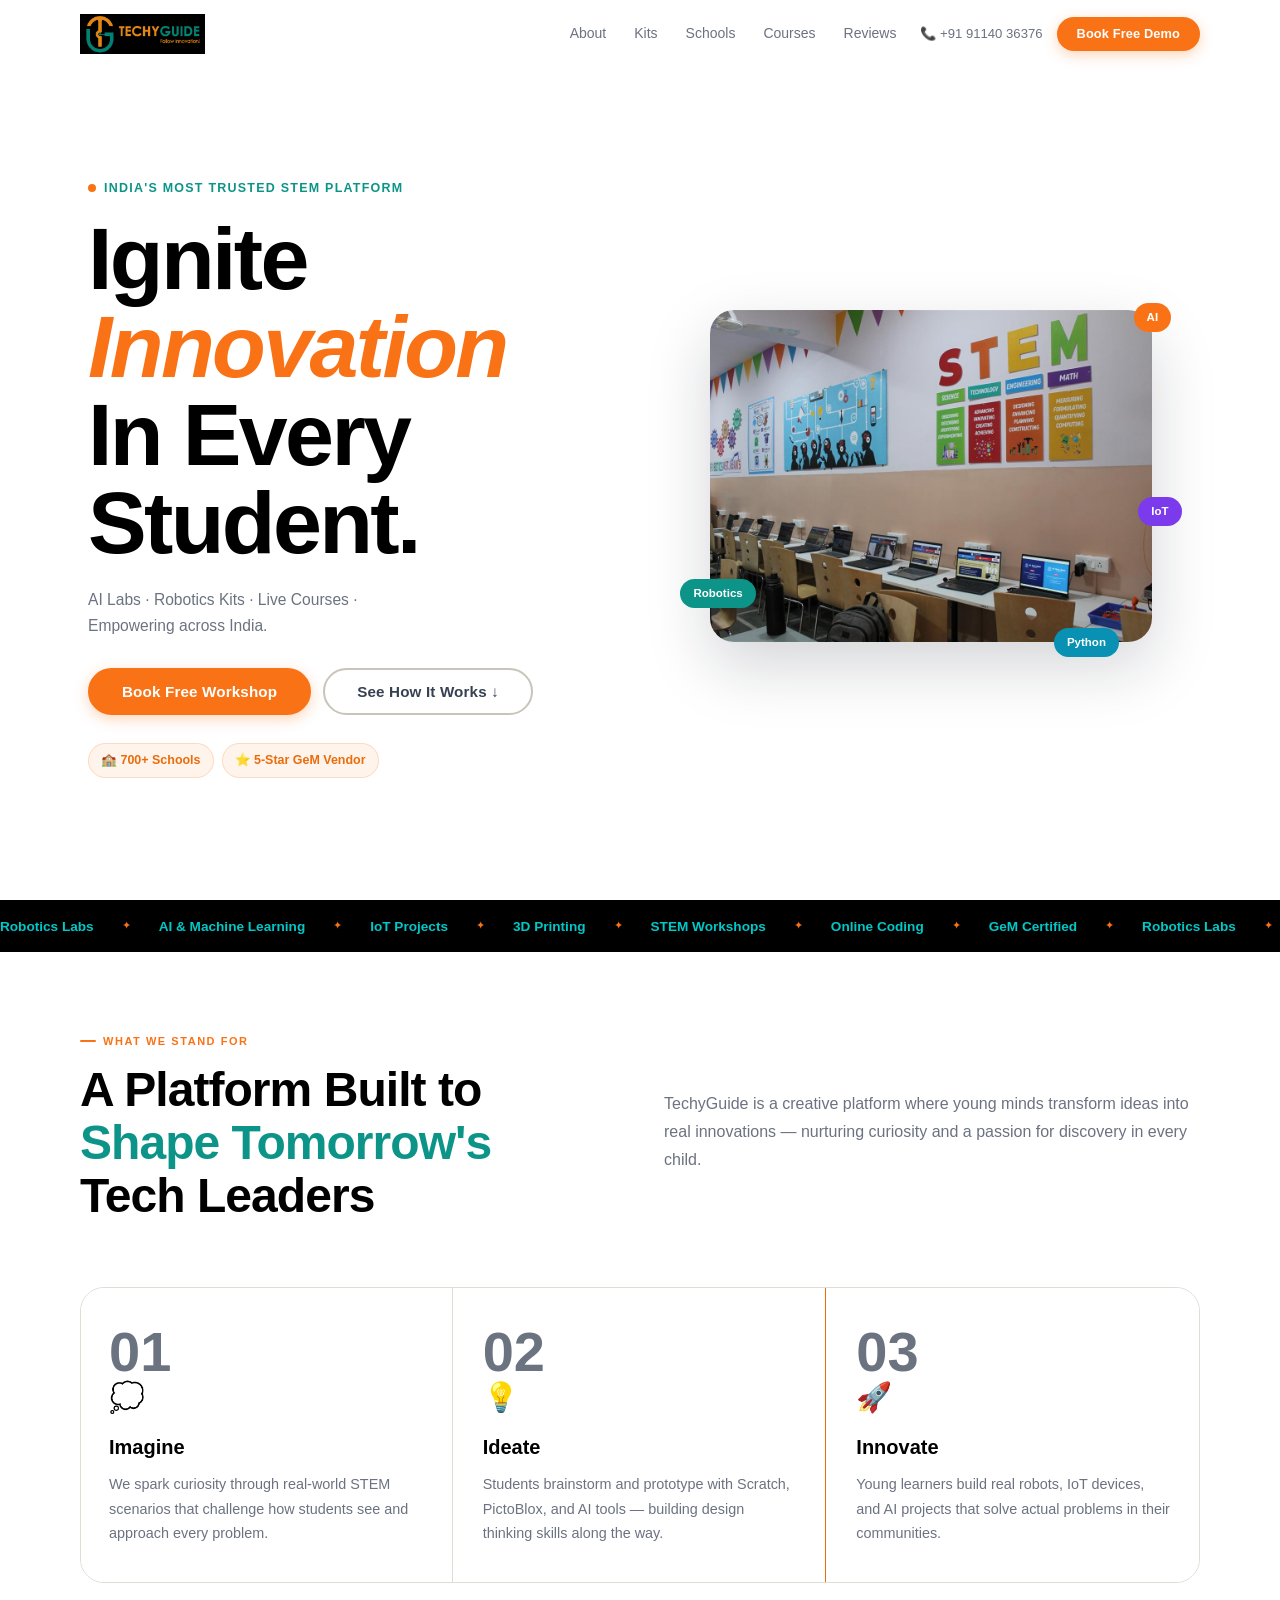
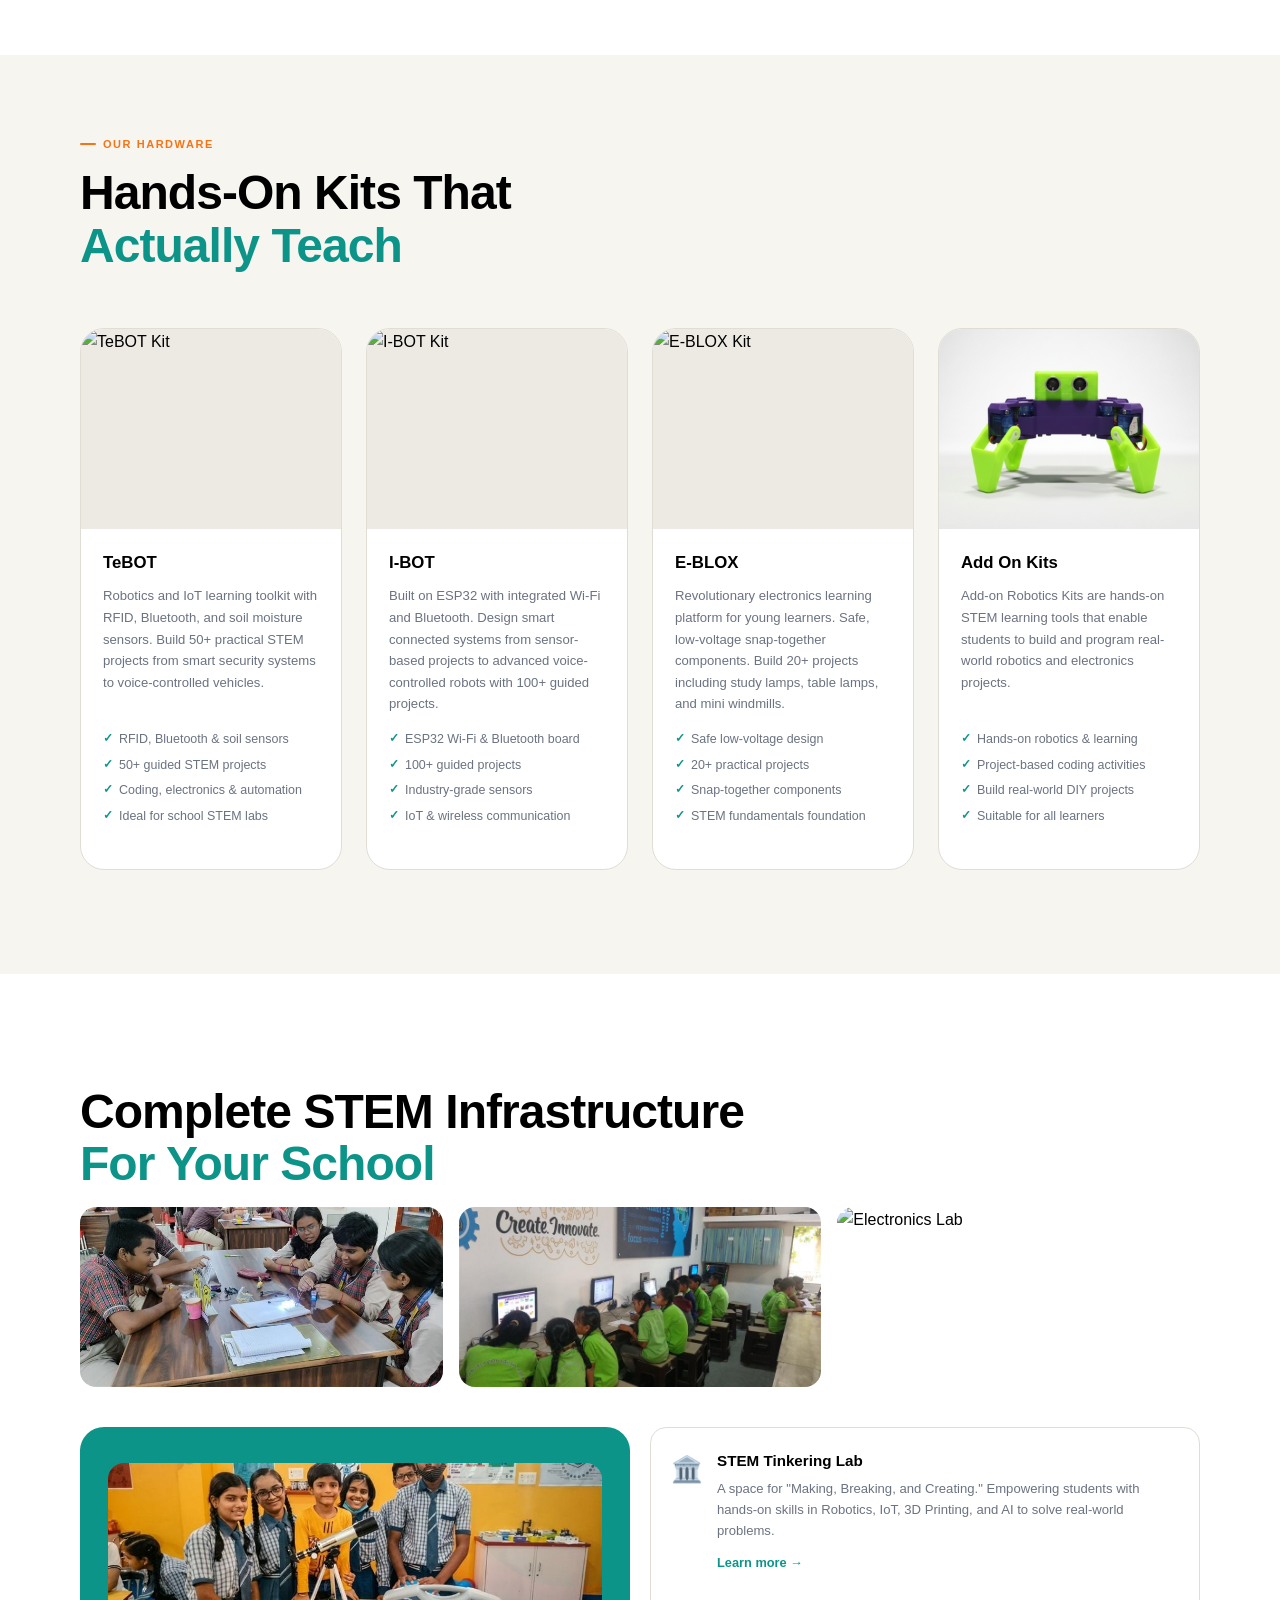
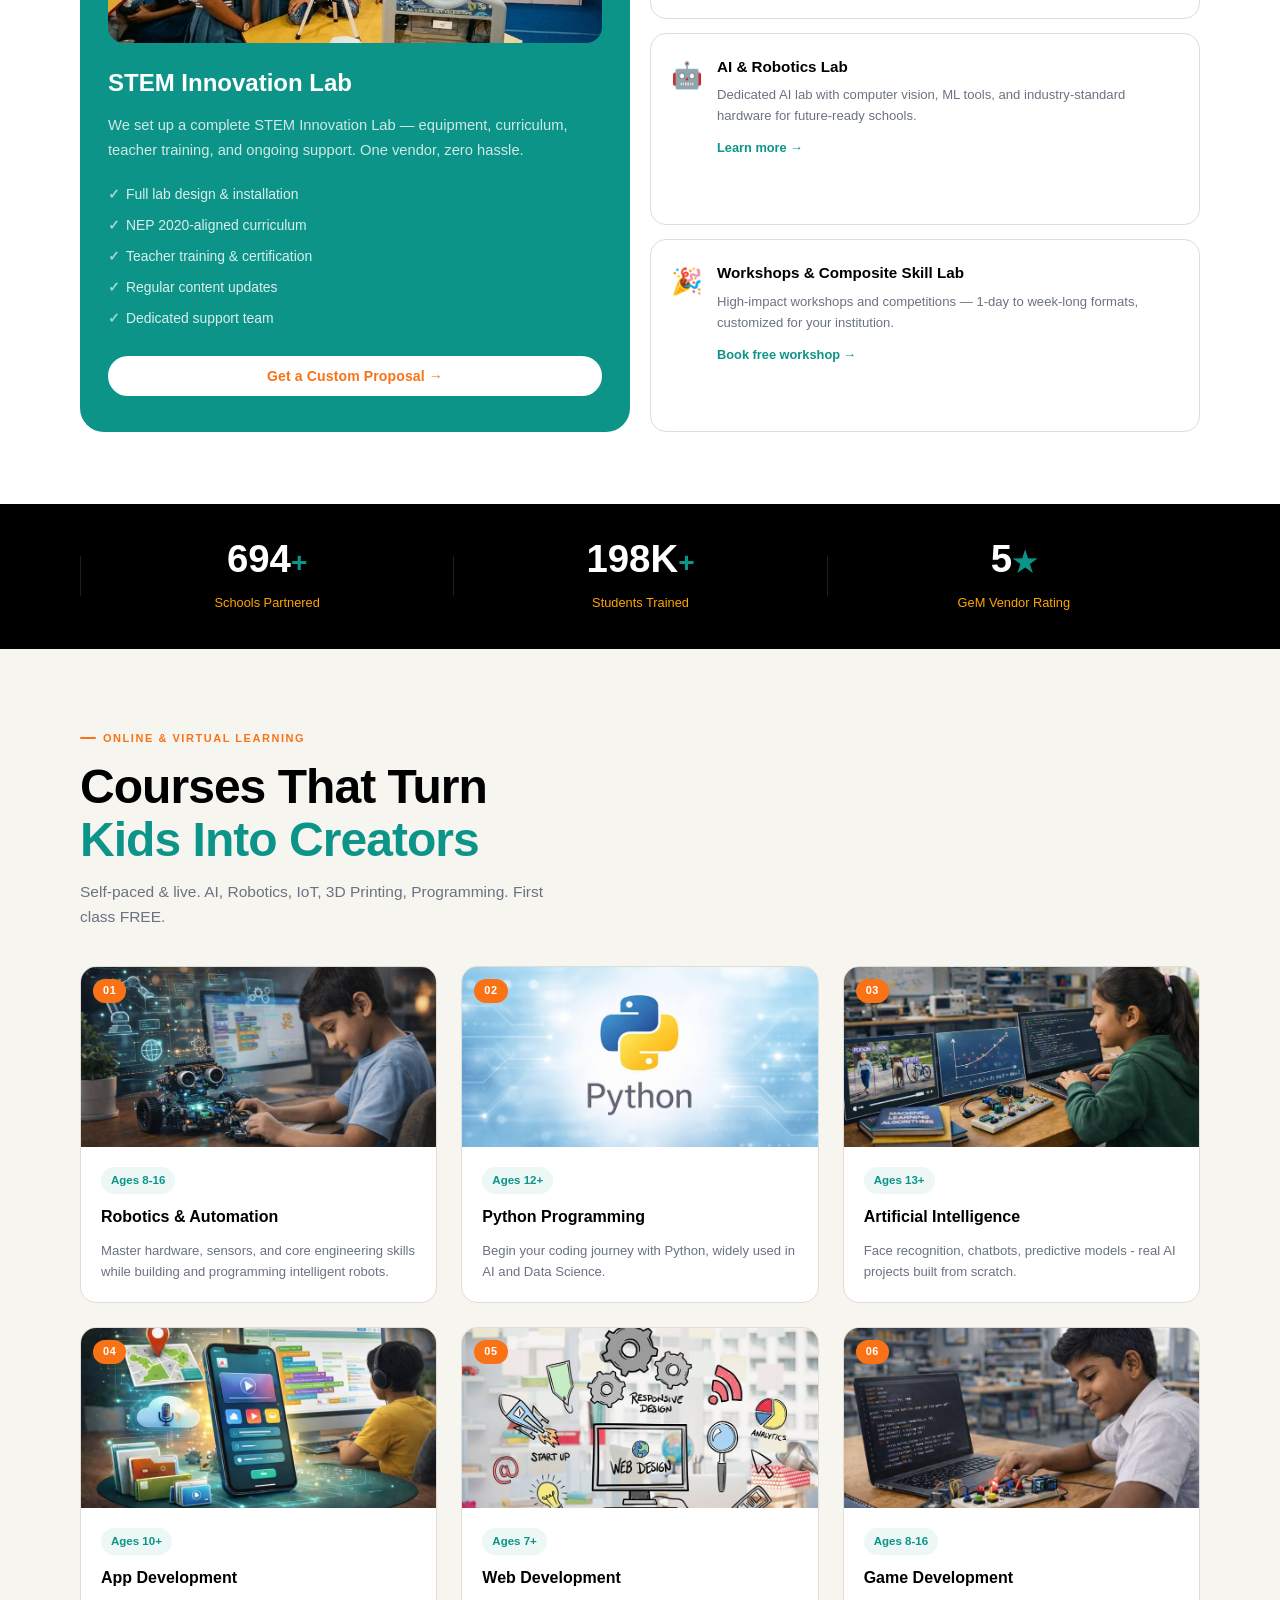
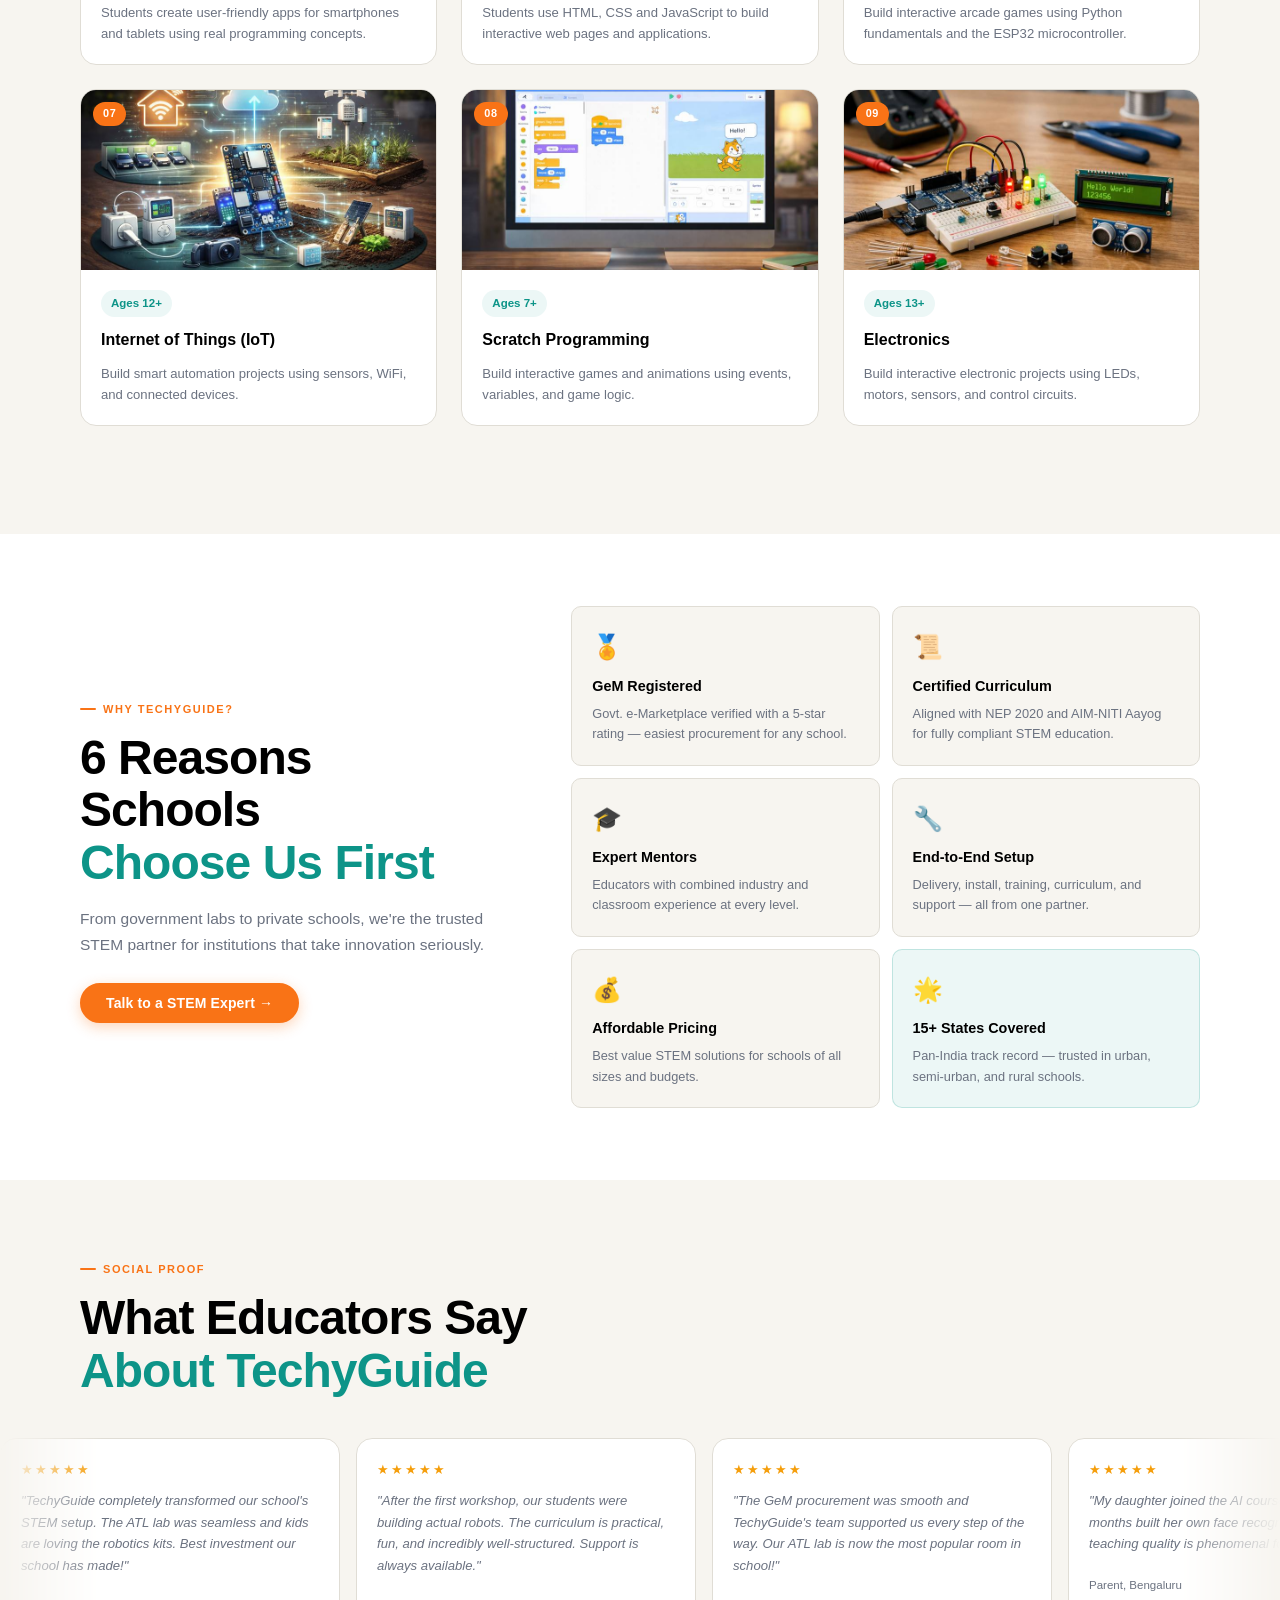
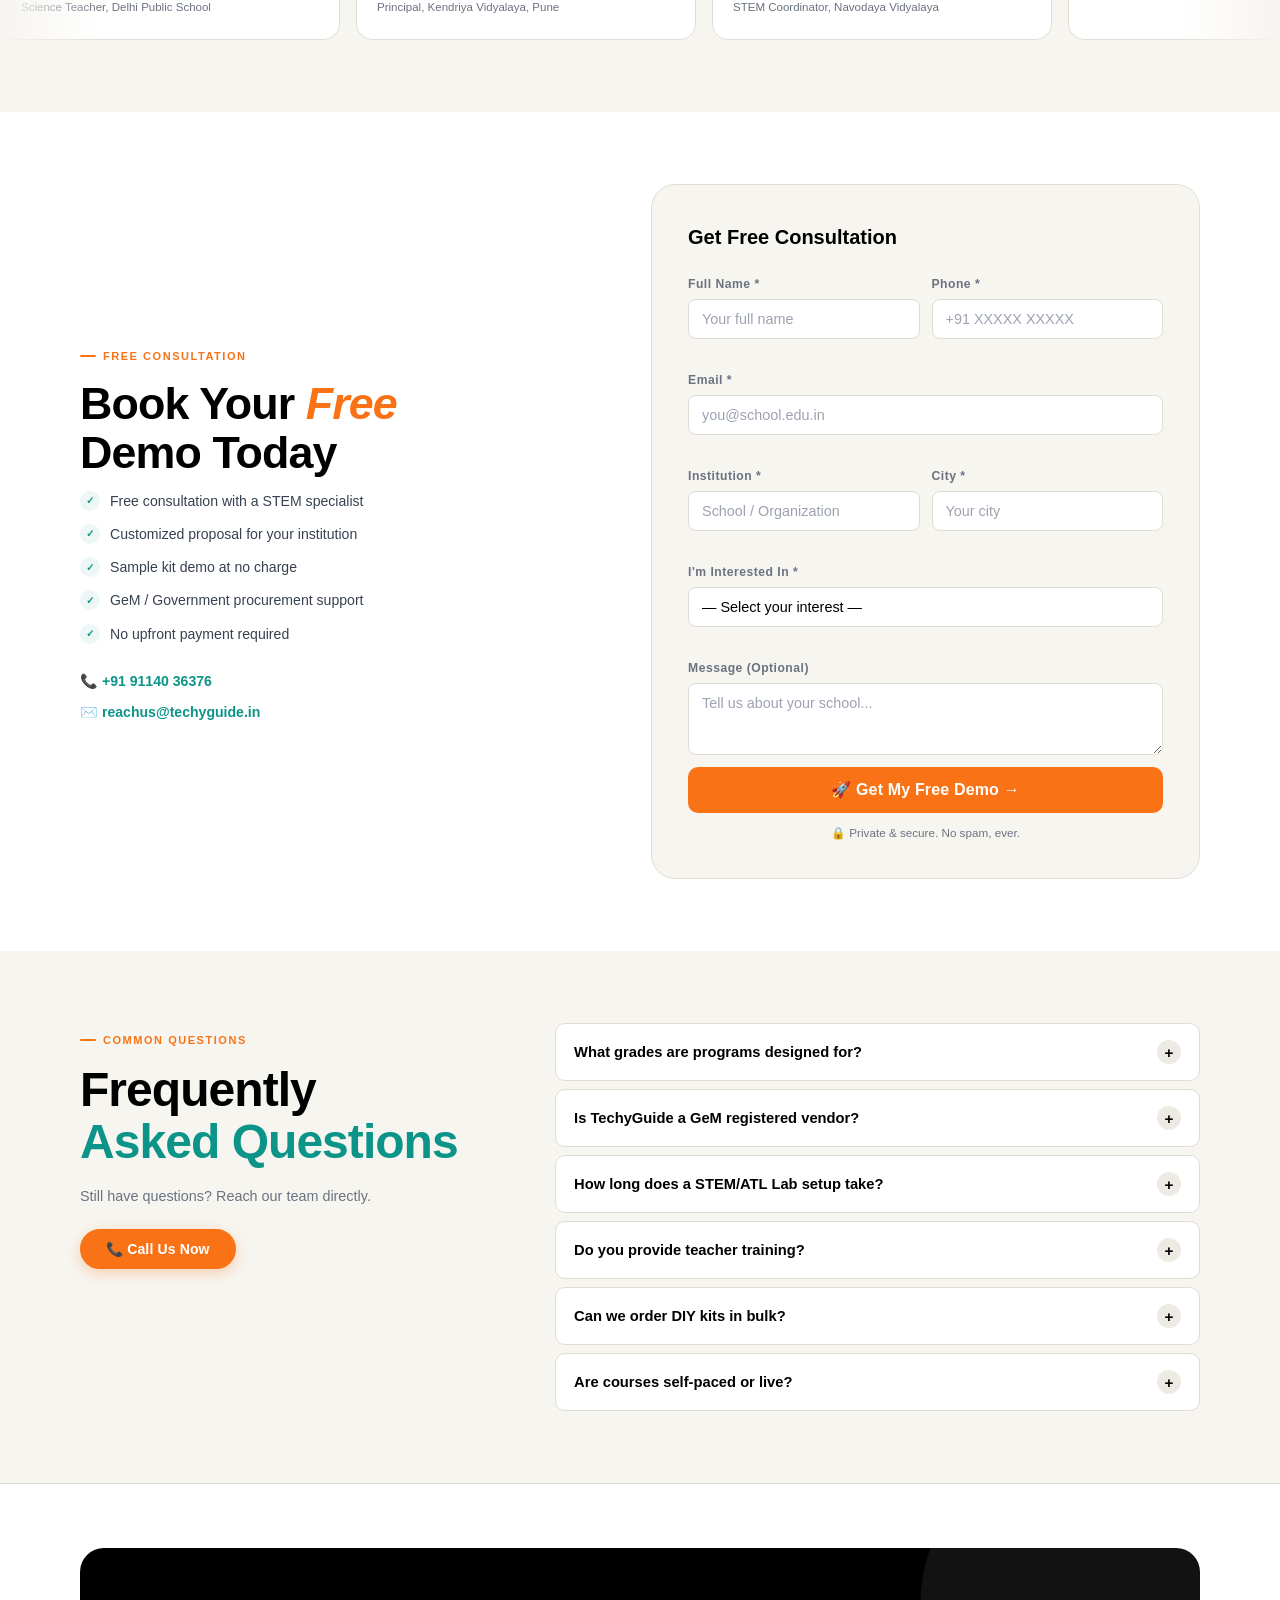
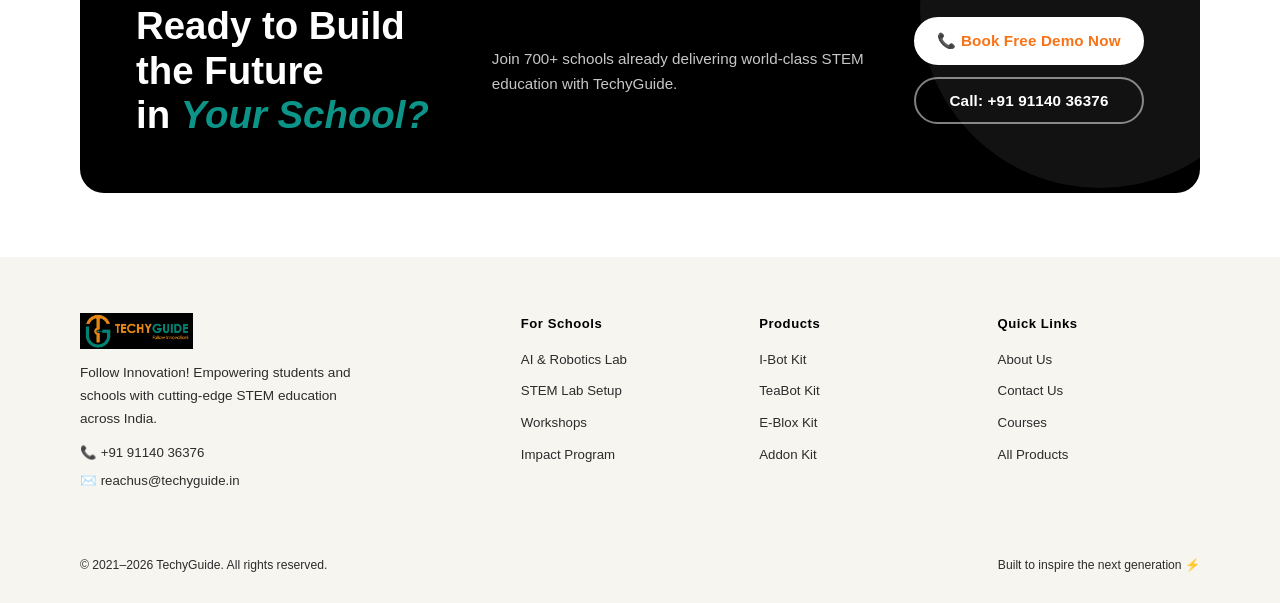
==== index.html @ 6e0a0aa8 "Testimonials: remove avatar initials logo" ====
<!DOCTYPE html>
<html lang="en">
<head>
  <meta charset="UTF-8"/>
  <meta name="viewport" content="width=device-width, initial-scale=1.0"/>
  <meta name="description" content="Transform your school with AI & Robotics Labs, DIY STEM Kits, and live coding courses. Serving 50+ ATL labs across India. Book a free demo today!"/>
  <title>TechyGuide – India's #1 STEM Platform for Schools & Students</title>
  <link rel="preconnect" href="https://fonts.googleapis.com"/>
  <link rel="preconnect" href="https://fonts.gstatic.com" crossorigin/>
  <link rel="dns-prefetch" href="https://course.techyguide.in"/>
  <link rel="dns-prefetch" href="https://www.techyguide.in"/>
  <link href="https://fonts.googleapis.com/css2?family=Poppins:wght@300;400;500;600;700;800;900&display=swap" rel="stylesheet" media="print" onload="this.media='all'"/>
  <link rel="stylesheet" href="styles.css"/>
<script type="text/javascript">
    (function(c,l,a,r,i,t,y){
        c[a]=c[a]||function(){(c[a].q=c[a].q||[]).push(arguments)};
        t=l.createElement(r);t.async=1;t.src="https://www.clarity.ms/tag/"+i;
        y=l.getElementsByTagName(r)[0];y.parentNode.insertBefore(t,y);
    })(window, document, "clarity", "script", "w3prqj41wi");
</script>

<!-- <script type="text/javascript">
    (function(c,l,a,r,i,t,y){
        c[a]=c[a]||function(){(c[a].q=c[a].q||[]).push(arguments)};
        t=l.createElement(r);t.async=1;t.src="https://www.clarity.ms/tag/"+i;
        y=l.getElementsByTagName(r)[0];y.parentNode.insertBefore(t,y);
    })(window, document, "clarity", "script", "v1ti8aomdt");
</script> -->
<!-- Google Tag Manager -->
<script>(function(w,d,s,l,i){w[l]=w[l]||[];w[l].push({'gtm.start':
new Date().getTime(),event:'gtm.js'});var f=d.getElementsByTagName(s)[0],
j=d.createElement(s),dl=l!='dataLayer'?'&l='+l:'';j.async=true;j.src=
'https://www.googletagmanager.com/gtm.js?id='+i+dl;f.parentNode.insertBefore(j,f);
})(window,document,'script','dataLayer','GTM-5JT5S3DL');</script>
<!-- End Google Tag Manager -->

<!-- Meta Pixel Code <!-->
<script>
!function(f,b,e,v,n,t,s)
{if(f.fbq)return;n=f.fbq=function(){n.callMethod?
n.callMethod.apply(n,arguments):n.queue.push(arguments)};
if(!f._fbq)f._fbq=n;n.push=n;n.loaded=!0;n.version='2.0';
n.queue=[];t=b.createElement(e);t.async=!0;
t.src=v;s=b.getElementsByTagName(e)[0];
s.parentNode.insertBefore(t,s)}(window, document,'script',
'https://connect.facebook.net/en_US/fbevents.js');
fbq('init', '1901123867507726');
fbq('track', 'PageView');
</script>
<noscript><img height="1" width="1" style="display:none"
src="https://www.facebook.com/tr?id=1901123867507726&ev=PageView&noscript=1"
/></noscript>
<!-- End Meta Pixel Code -->
</head>
<body>

<!-- Google Tag Manager (noscript) -->
<noscript><iframe src="https://www.googletagmanager.com/ns.html?id=GTM-5JT5S3DL"
height="0" width="0" style="display:none;visibility:hidden"></iframe></noscript>
<!-- End Google Tag Manager (noscript) -->

<!-- ╔═══════════════════════════════╗
     ║          NAVBAR               ║
     ╚═══════════════════════════════╝ -->
<header class="navbar" id="navbar">
  <div class="nav-wrap">
    <a href="#" class="nav-logo">
      <img src="assets/Logo_TG_Tagline 2.png" alt="TechyGuide Logo">
    </a>

    <!-- Desktop nav -->
    <nav class="nav-center" id="navLinks">
      <a href="#about">About</a>
      <a href="#products">Kits</a>
      <a href="#schools">Schools</a>
      <a href="#courses">Courses</a>
      <a href="#testimonials">Reviews</a>
    </nav>

    <div class="nav-end">
      <a href="tel:+919114036376" class="nav-tel">📞 +91 91140 36376</a>
      <a href="#lead-form" class="btn btn-primary btn-sm">Book Free Demo</a>
    </div>

    <button class="ham" id="ham" aria-label="Toggle menu">
      <span></span><span></span><span></span>
    </button>
  </div>

  <!-- Mobile menu drawer -->
  <div class="mobile-drawer" id="mobileDrawer">
    <a href="#about" class="mdlink">About</a>
    <a href="#products" class="mdlink">Kits & Products</a>
    <a href="#schools" class="mdlink">For Schools</a>
    <a href="#courses" class="mdlink">Courses</a>
    <a href="#testimonials" class="mdlink">Reviews</a>
    <a href="#faq" class="mdlink">FAQ</a>
    <div class="md-sep"></div>
    <a href="tel:+919114036376" class="mdlink mdlink-tel">📞 +91 91140 36376</a>
    <a href="#lead-form" class="btn btn-primary">Book Free Demo →</a>
  </div>
</header>

<!-- ╔═══════════════════════════════╗
     ║           HERO                ║
     ╚═══════════════════════════════╝ -->
<section class="hero" id="home">
  <div class="hero-bg"></div>

  <div class="container hero-inner">
    <div class="hero-text">

      <div class="eyebrow hero-anim-fade">
        <span class="ey-dot"></span> India's Most Trusted STEM Platform
      </div>

      <h1 class="hero-h1 hero-anim-slide">
        Ignite<br/>
        <em class="hero-glitch" data-text="Innovation">Innovation</em><br/>
        In Every<br/>Student.
      </h1>

      <p class="hero-p hero-anim-slide hero-delay-1">
        AI Labs &middot; Robotics Kits &middot; Live Courses &middot;  <br/>
        Empowering  across India.
      </p>

      <div class="hero-btns hero-anim-slide hero-delay-2">
        <a href="#lead-form" class="btn btn-primary btn-lg pulse">Book Free Workshop</a>
        <a href="#about" class="btn btn-ghost btn-lg">See How It Works &darr;</a>
      </div>

      <div class="trust-row hero-anim-slide hero-delay-3">
        <!-- <div class="trust-pill">&#127885; 50+ ATL Labs</div> -->
        <div class="trust-pill">&#127979; 700+ Schools</div>
        <div class="trust-pill">&#11088; 5-Star GeM Vendor</div>
      </div>

    </div>

    <!-- Right: floating hero image -->
    <div class="hero-img-wrap hero-anim-fade hero-delay-1" id="heroImgWrap">
      <div class="hi-ring"></div>
      <div class="hi-ring2"></div>
      <div class="hi-dot"></div>
      <div class="hi-dot"></div>
      <div class="hi-dot"></div>
      <div class="hi-dot"></div>
      <div class="hi-dot"></div>
      <div class="hi-orb"></div>
      <!-- floating tech tags -->
      <div class="htag htag-1">AI</div>
      <div class="htag htag-2">Robotics</div>
      <div class="htag htag-3">IoT</div>
      <div class="htag htag-4">Python</div>
      <img
        src="assets/Hero1.jpg"
        alt="Students working on STEM project"
        class="hero-float-img"
        fetchpriority="high"
      />
    </div>
  </div>
</section>

<!-- ╔═══════════════════════════════╗
     ║         MARQUEE               ║
     ╚═══════════════════════════════╝ -->
<div class="marquee-bar">
  <div class="mq-track">
    <span>Robotics Labs</span><em>✦</em>
    <span>AI & Machine Learning</span><em>✦</em>
    <span>IoT Projects</span><em>✦</em>
    <span>3D Printing</span><em>✦</em>
    <!-- <span>ATL Lab Setup</span><em>✦</em> -->
    <span>STEM Workshops</span><em>✦</em>
    <span>Online Coding</span><em>✦</em>
    <span>GeM Certified</span><em>✦</em>
    <span>Robotics Labs</span><em>✦</em>
    <span>AI & Machine Learning</span><em>✦</em>
    <span>IoT Projects</span><em>✦</em>
    <span>3D Printing</span><em>✦</em>
    <!-- <span>ATL Lab Setup</span><em>✦</em> -->
    <span>STEM Workshops</span><em>✦</em>
    <span>Online Coding</span><em>✦</em>
    <span>GeM Certified</span><em>✦</em>
  </div>
</div>

<!-- ╔═══════════════════════════════╗
     ║         ABOUT / PILLARS       ║
     ╚═══════════════════════════════╝ -->
<section class="section bg-white" id="about">
  <div class="container">
    <div class="two-col-header">
      <div>
        <div class="section-label reveal">What We Stand For</div>
        <h2 class="section-title reveal d1">A Platform Built to<br/><span class="grad">Shape Tomorrow's</span><br/>Tech Leaders</h2>
      </div>
      <p class="header-desc reveal d2">TechyGuide is a creative platform where young minds transform ideas into real innovations — nurturing curiosity and a passion for discovery in every child.</p>
    </div>

    <div class="pillars">
      <div class="pillar reveal d1">
        <div class="pillar-n">01</div>
        <div class="pillar-em">💭</div>
        <h3>Imagine</h3>
        <p>We spark curiosity through real-world STEM scenarios that challenge how students see and approach every problem.</p>
      </div>
      <div class="pillar pillar-hi reveal d2">
        <div class="pillar-n">02</div>
        <div class="pillar-em">💡</div>
        <h3>Ideate</h3>
        <p>Students brainstorm and prototype with Scratch, PictoBlox, and AI tools — building design thinking skills along the way.</p>
      </div>
      <div class="pillar reveal d3">
        <div class="pillar-n">03</div>
        <div class="pillar-em">🚀</div>
        <h3>Innovate</h3>
        <p>Young learners build real robots, IoT devices, and AI projects that solve actual problems in their communities.</p>
      </div>
    </div>
  </div>
</section>

<!-- PRODUCTS CARDS -->
<section class="section bg-offwhite" id="products">
  <div class="container">
    <div class="prod-hdr">
      <div>
        <div class="section-label reveal">Our Hardware</div>
        <h2 class="section-title reveal d1">Hands-On Kits That<br/><span class="grad">Actually Teach</span></h2>
      </div>
      <!-- <a href="https://www.techyguide.in/products-courses" target="_blank" class="btn btn-outline reveal d2">Browse All Kits &rarr;</a> -->
    </div>

    <div class="prod-grid">

      <div class="pcard reveal d1">
        <div class="pcard-img">
          <img src="assets/TeBot.jpg" alt="TeBOT Kit" loading="lazy"/>
          <!-- <span class="pcard-badge">Best Seller</span> -->
        </div>
        <div class="pcard-body">
          <h3>TeBOT</h3>
          <p>Robotics and IoT learning toolkit with RFID, Bluetooth, and soil moisture sensors. Build 50+ practical STEM projects from smart security systems to voice-controlled vehicles.</p>
          <ul class="pcard-ul">
            <li>RFID, Bluetooth &amp; soil sensors</li>
            <li>50+ guided STEM projects</li>
            <li>Coding, electronics &amp; automation</li>
            <li>Ideal for school STEM labs</li>
          </ul>
          <!-- <a href="https://www.techyguide.in/products-courses" target="_blank" class="pcard-btn">Explore Kit &rarr;</a> -->
        </div>
      </div>

      <div class="pcard reveal d2">
        <div class="pcard-img">
          <img src="assets/IBot.jpg" alt="I-BOT Kit" loading="lazy"/>
          <!-- <span class="pcard-badge pcard-badge-teal">New</span> -->
        </div>
        <div class="pcard-body">
          <h3>I-BOT</h3>
          <p>Built on ESP32 with integrated Wi-Fi and Bluetooth. Design smart connected systems from sensor-based projects to advanced voice-controlled robots with 100+ guided projects.</p>
          <ul class="pcard-ul">
            <li>ESP32 Wi-Fi &amp; Bluetooth board</li>
            <li>100+ guided projects</li>
            <li>Industry-grade sensors</li>
            <li>IoT &amp; wireless communication</li>
          </ul>
          <!-- <a href="https://www.techyguide.in/products-courses" target="_blank" class="pcard-btn">Explore Kit &rarr;</a> -->
        </div>
      </div>

      <div class="pcard reveal d3">
        <div class="pcard-img">
          <img src="assets/EBlox.jpg" alt="E-BLOX Kit" loading="lazy"/>
          <!-- <span class="pcard-badge pcard-badge-purple">Ages 5-10</span> -->
        </div>
        <div class="pcard-body">
          <h3>E-BLOX</h3>
          <p>Revolutionary electronics learning platform for young learners. Safe, low-voltage snap-together components. Build 20+ projects including study lamps, table lamps, and mini windmills.</p>
          <ul class="pcard-ul">
            <li>Safe low-voltage design</li>
            <li>20+ practical projects</li>
            <li>Snap-together components</li>
            <li>STEM fundamentals foundation</li>
          </ul>
          <!-- <a href="https://www.techyguide.in/products-courses" target="_blank" class="pcard-btn">Explore Kit &rarr;</a> -->
        </div>
      </div>

      <div class="pcard reveal d4">
        <div class="pcard-img">
          <img src="assets/Addonkit.jpg" alt="Ottoman 3D Print Kit" loading="lazy"/>
          <!-- <span class="pcard-badge pcard-badge-teal">Popular</span> -->
        </div>
        <div class="pcard-body">
          <h3>Add On Kits</h3>
          <p>Add-on Robotics Kits are hands-on STEM learning tools that enable students to build and program real-world robotics and electronics projects.</p>
          <ul class="pcard-ul">
            <li>Hands-on robotics & learning</li>
            <li>Project-based coding activities</li>
            <li>Build real-world DIY projects</li>
            <li>Suitable for all learners</li>
          </ul>
          <!-- <a href="https://www.techyguide.in/products-courses" target="_blank" class="pcard-btn">Explore Kit &rarr;</a> -->
        </div>
      </div>

    </div>

    <!-- <div class="prod-cta reveal">
      <div class="prod-cta-left">
       
          
          <span>Robotics &middot; IoT &middot; 3D Print &middot; Combos</span>
        </div>
      </div>
      <a href="https://www.techyguide.in/products-courses" target="_blank" class="btn btn-primary">Shop All Kits &rarr;</a>
    </div> -->

  </div>
</section>
</section>

<!-- ╔═══════════════════════════════╗
     ║        FOR SCHOOLS            ║
     ╚═══════════════════════════════╝ -->
<section class="section bg-white" id="schools">
  <div class="container">
    <div class="section-label reveal">For Educational Institutions</div>
    <h2 class="section-title reveal d1">Complete STEM Infrastructure<br/><span class="grad">For Your School</span></h2>
    <div class="schools-images">
      <img src="assets/lab1.jpg" alt="STEM Innovation Lab" loading="lazy"/>
      <img src="assets/lab2.jpg" alt="AI &amp; Robotics Lab" loading="lazy"/>
      <img src="assets/lab3.jpg" alt="Electronics Lab" loading="lazy"/>
    </div>

    <div class="schools-grid">
      <!-- Featured card -->
      <div class="school-feat reveal d1">
        <img src="assets/STEM Lab.jpg" alt="STEM Innovation Lab" class="sf-img" loading="lazy"/>
        <!-- <span class="sf-tag">Most Popular</span> -->
        <h3>STEM Innovation Lab</h3>
        <p>We set up a complete STEM Innovation Lab — equipment, curriculum, teacher training, and ongoing support. One vendor, zero hassle.</p>
        <ul class="sf-list">
          <li>Full lab design & installation</li>
          <li>NEP 2020-aligned curriculum</li>
          <li>Teacher training & certification</li>
          <li>Regular content updates</li>
          <li>Dedicated support team</li>
        </ul>
        <a href="#lead-form" class="btn btn-white-filled">Get a Custom Proposal &rarr;</a>
      </div>

      <!-- Mini cards -->
      <div class="school-minis">
        <div class="smini reveal d2">
          <div class="smini-em">🏛️</div>
          <div>
            <h4>STEM Tinkering Lab</h4>
            <p>A space for "Making, Breaking, and Creating." Empowering students with hands-on skills in Robotics, IoT, 3D Printing, and AI to solve real-world problems.</p>
            <a href="#lead-form" class="tlink">Learn more →</a>
          </div>
        </div>
        <div class="smini reveal d3">
          <div class="smini-em">🤖</div>
          <div>
            <h4>AI & Robotics Lab</h4>
            <p>Dedicated AI lab with computer vision, ML tools, and industry-standard hardware for future-ready schools.</p>
            <a href="#lead-form" class="tlink">Learn more →</a>
          </div>
        </div>
        <div class="smini reveal d4">
          <div class="smini-em">🎉</div>
          <div>
            <h4>Workshops & Composite Skill Lab</h4>
            <p>High-impact workshops and competitions — 1-day to week-long formats, customized for your institution.</p>
            <a href="#lead-form" class="tlink">Book free workshop →</a>
          </div>
        </div>
      </div>
    </div>
  </div>
</section>

<!-- ╔═══════════════════════════════╗
     ║         STATS BAND            ║
     ╚═══════════════════════════════╝ -->
<div class="stats-band">
  <div class="container stats-inner">
    <div class="sb-div"></div>
    <div class="sb-item reveal d2">
      <div class="sb-num" data-target="700">0</div><span class="sb-suf">+</span>
      <div class="sb-lbl">Schools Partnered</div>
    </div>
    <div class="sb-div"></div>
    <div class="sb-item reveal d3">
      <div class="sb-num" data-target="200000">0</div><span class="sb-suf">+</span>
      <div class="sb-lbl">Students Trained</div>
    </div>
    <div class="sb-div"></div>
    <div class="sb-item reveal d4">
      <div class="sb-num">5</div><span class="sb-suf">★</span>
      <div class="sb-lbl">GeM Vendor Rating</div>
    </div>
  </div>
</div>

<!-- ╔═══════════════════════════════╗
     ║          COURSES              ║
     ╚═══════════════════════════════╝ -->
<section class="section bg-offwhite" id="courses">
  <div class="container">
    <div class="section-label reveal">Online & Virtual Learning</div>
    <div class="courses-hdr">
      <h2 class="section-title reveal d1">Courses That Turn<br/><span class="grad">Kids Into Creators</span></h2>
      <p class="reveal d2">Self-paced & live. AI, Robotics, IoT, 3D Printing, Programming. First class FREE.</p>
    </div>

    <div class="course-grid">

      <div class="ccard reveal d1">
        <div class="ccard-img"><img src="assets/Robotics & Automation.png" alt="Robotics" loading="lazy"/><span class="ccard-num">01</span></div>
        <div class="ccard-body">
          <span class="ccard-age">Ages 8-16</span>
          <h4>Robotics &amp; Automation</h4>
          <p>Master hardware, sensors, and core engineering skills while building and programming intelligent robots.</p>
          <!-- <a href="https://course.techyguide.in" target="_blank" class="ccard-btn">Enroll Now</a> -->
        </div>
      </div>

      <div class="ccard reveal d2">
        <div class="ccard-img"><img src="assets/Python Programming.png" alt="Python" loading="lazy"/><span class="ccard-num">02</span></div>
        <div class="ccard-body">
          <span class="ccard-age">Ages 12+</span>
          <h4>Python Programming</h4>
          <p>Begin your coding journey with Python, widely used in AI and Data Science.</p>
          <!-- <a href="https://course.techyguide.in" target="_blank" class="ccard-btn">Enroll Now</a> -->
        </div>
      </div>

      <div class="ccard reveal d3">
        <div class="ccard-img"><img src="assets/Artificial Intelligence.png" alt="AI" loading="lazy"/><span class="ccard-num">03</span></div>
        <div class="ccard-body">
          <span class="ccard-age">Ages 13+</span>
          <h4>Artificial Intelligence</h4>
          <p>Face recognition, chatbots, predictive models - real AI projects built from scratch.</p>
          <!-- <a href="https://course.techyguide.in" target="_blank" class="ccard-btn">Enroll Now</a> -->
        </div>
      </div>

      <div class="ccard reveal d4">
        <div class="ccard-img"><img src="assets/App Development.jpg" alt="App Dev" loading="lazy"/><span class="ccard-num">04</span></div>
        <div class="ccard-body">
          <span class="ccard-age">Ages 10+</span>
          <h4>App Development</h4>
          <p>Students create user-friendly apps for smartphones and tablets using real programming concepts.</p>
          <!-- <a href="https://course.techyguide.in" target="_blank" class="ccard-btn">Enroll Now</a> -->
        </div>
      </div>

      <div class="ccard reveal d1">
        <div class="ccard-img"><img src="assets/Web Development.jpg" alt="Web Dev" loading="lazy"/><span class="ccard-num">05</span></div>
        <div class="ccard-body">
          <span class="ccard-age">Ages 7+</span>
          <h4>Web Development</h4>
          <p>Students use HTML, CSS and JavaScript to build interactive web pages and applications.</p>
          <!-- <a href="https://course.techyguide.in" target="_blank" class="ccard-btn">Enroll Now</a> -->
        </div>
      </div>

      <div class="ccard reveal d2">
        <div class="ccard-img"><img src="assets/Game Development.jpg" alt="Game Dev" loading="lazy"/><span class="ccard-num">06</span></div>
        <div class="ccard-body">
          <span class="ccard-age">Ages 8-16</span>
          <h4>Game Development</h4>
          <p>Build interactive arcade games using Python fundamentals and the ESP32 microcontroller.</p>
          <!-- <a href="https://course.techyguide.in" target="_blank" class="ccard-btn">Enroll Now</a> -->
        </div>
      </div>

      <div class="ccard reveal d3">
        <div class="ccard-img"><img src="assets/Internet of Things (IoT).png" alt="IoT" loading="lazy"/><span class="ccard-num">07</span></div>
        <div class="ccard-body">
          <span class="ccard-age">Ages 12+</span>
          <h4>Internet of Things (IoT)</h4>
          <p>Build smart automation projects using sensors, WiFi, and connected devices.</p>
          <!-- <a href="https://course.techyguide.in" target="_blank" class="ccard-btn">Enroll Now</a> -->
        </div>
      </div>

      <div class="ccard reveal d4">
        <div class="ccard-img"><img src="assets/Scratch Programming.png" alt="Scratch" loading="lazy"/><span class="ccard-num">08</span></div>
        <div class="ccard-body">
          <span class="ccard-age">Ages 7+</span>
          <h4>Scratch Programming</h4>
          <p>Build interactive games and animations using events, variables, and game logic.</p>
          <!-- <a href="https://course.techyguide.in" target="_blank" class="ccard-btn">Enroll Now</a> -->
        </div>
      </div>

      <div class="ccard reveal d1">
        <div class="ccard-img"><img src="assets/Electronics.png" alt="Electronics" loading="lazy"/><span class="ccard-num">09</span></div>
        <div class="ccard-body">
          <span class="ccard-age">Ages 13+</span>
          <h4>Electronics</h4>
          <p>Build interactive electronic projects using LEDs, motors, sensors, and control circuits.</p>
          <!-- <a href="https://course.techyguide.in" target="_blank" class="ccard-btn">Enroll Now</a> -->
        </div>
      </div>

    </div>

    <!-- <div class="courses-cta reveal">
      <a href="https://course.techyguide.in" target="_blank" class="btn btn-primary btn-lg">Browse All Courses →</a>
    </div> -->
  </div>
</section>

<!-- ╔═══════════════════════════════╗
     ║          WHY US               ║
     ╚═══════════════════════════════╝ -->
<section class="section bg-white" id="why">
  <div class="container">
    <div class="why-layout">
      <div class="why-left">
        <div class="section-label reveal">Why TechyGuide?</div>
        <h2 class="section-title reveal d1">6 Reasons Schools<br/><span class="grad">Choose Us First</span></h2>
        <p class="why-p reveal d2">From government labs to private schools, we're the trusted STEM partner for institutions that take innovation seriously.</p>
        <a href="#lead-form" class="btn btn-primary reveal d3">Talk to a STEM Expert →</a>
      </div>
      <div class="why-grid">
        <div class="wc reveal d1"><div class="wc-i">🏅</div><h4>GeM Registered</h4><p>Govt. e-Marketplace verified with a 5-star rating — easiest procurement for any school.</p></div>
        <div class="wc reveal d2"><div class="wc-i">📜</div><h4>Certified Curriculum</h4><p>Aligned with NEP 2020 and AIM-NITI Aayog for fully compliant STEM education.</p></div>
        <div class="wc reveal d3"><div class="wc-i">🎓</div><h4>Expert Mentors</h4><p>Educators with combined industry and classroom experience at every level.</p></div>
        <div class="wc reveal d4"><div class="wc-i">🔧</div><h4>End-to-End Setup</h4><p>Delivery, install, training, curriculum, and support — all from one partner.</p></div>
        <div class="wc reveal d1"><div class="wc-i">💰</div><h4>Affordable Pricing</h4><p>Best value STEM solutions for schools of all sizes and budgets.</p></div>
        <div class="wc wc-hi reveal d2"><div class="wc-i">🌟</div><h4>15+ States Covered</h4><p>Pan-India track record — trusted in urban, semi-urban, and rural schools.</p></div>
      </div>
    </div>
  </div>
</section>

<!-- ╔═══════════════════════════════╗
     ║       TESTIMONIALS            ║
     ╚═══════════════════════════════╝ -->
<section class="section bg-offwhite" id="testimonials">
  <div class="container">
    <div class="testi-hdr">
      <div class="section-label reveal">Social Proof</div>
      <h2 class="section-title reveal d1">What Educators Say<br/><span class="grad">About TechyGuide</span></h2>
    </div>
  </div>

  <!-- Row 1 — scrolls left -->
  <div class="tmc-outer">
    <div class="tmc-track tmc-left">

      <div class="tmc"><div class="tmc-stars">★★★★★</div><p>"TechyGuide completely transformed our school's STEM setup. The ATL lab was seamless and kids are loving the robotics kits. Best investment our school has made!"</p><div class="tmc-auth"><div><span>Science Teacher, Delhi Public School</span></div></div></div>

      <div class="tmc"><div class="tmc-stars">★★★★★</div><p>"After the first workshop, our students were building actual robots. The curriculum is practical, fun, and incredibly well-structured. Support is always available."</p><div class="tmc-auth"><div><span>Principal, Kendriya Vidyalaya, Pune</span></div></div></div>

      <div class="tmc"><div class="tmc-stars">★★★★★</div><p>"The GeM procurement was smooth and TechyGuide's team supported us every step of the way. Our ATL lab is now the most popular room in school!"</p><div class="tmc-auth"><div><span>STEM Coordinator, Navodaya Vidyalaya</span></div></div></div>

      <div class="tmc"><div class="tmc-stars">★★★★★</div><p>"My daughter joined the AI course and within 3 months built her own face recognition project. The teaching quality is phenomenal for the price."</p><div class="tmc-auth"><div><span>Parent, Bengaluru</span></div></div></div>

      <div class="tmc"><div class="tmc-stars">★★★★★</div><p>"Procurement through GeM was effortless. TechyGuide handled everything — delivery, setup, and training. Our teachers were confident from day one."</p><div class="tmc-auth"><div><span>Principal, DAV Public School, Jaipur</span></div></div></div>

      <div class="tmc"><div class="tmc-stars">★★★★★</div><p>"Students who never showed interest in science are now staying back after school to work on their robots. TechyGuide made STEM genuinely exciting."</p><div class="tmc-auth"><div><span>Vice Principal, Amrita Vidyalayam, Chennai</span></div></div></div>

      <!-- duplicate for seamless loop -->
      <div class="tmc"><div class="tmc-stars">★★★★★</div><p>"TechyGuide completely transformed our school's STEM setup. The ATL lab was seamless and kids are loving the robotics kits. Best investment our school has made!"</p><div class="tmc-auth"><div><span>Science Teacher, Delhi Public School</span></div></div></div>

      <div class="tmc"><div class="tmc-stars">★★★★★</div><p>"After the first workshop, our students were building actual robots. The curriculum is practical, fun, and incredibly well-structured. Support is always available."</p><div class="tmc-auth"><div><span>Principal, Kendriya Vidyalaya, Pune</span></div></div></div>

      <div class="tmc"><div class="tmc-stars">★★★★★</div><p>"The GeM procurement was smooth and TechyGuide's team supported us every step of the way. Our ATL lab is now the most popular room in school!"</p><div class="tmc-auth"><div><span>STEM Coordinator, Navodaya Vidyalaya</span></div></div></div>

      <div class="tmc"><div class="tmc-stars">★★★★★</div><p>"My daughter joined the AI course and within 3 months built her own face recognition project. The teaching quality is phenomenal for the price."</p><div class="tmc-auth"><div><span>Parent, Bengaluru</span></div></div></div>

      <div class="tmc"><div class="tmc-stars">★★★★★</div><p>"Procurement through GeM was effortless. TechyGuide handled everything — delivery, setup, and training. Our teachers were confident from day one."</p><div class="tmc-auth"><div><span>Principal, DAV Public School, Jaipur</span></div></div></div>

      <div class="tmc"><div class="tmc-stars">★★★★★</div><p>"Students who never showed interest in science are now staying back after school to work on their robots. TechyGuide made STEM genuinely exciting."</p><div class="tmc-auth"><div><span>Vice Principal, Amrita Vidyalayam, Chennai</span></div></div></div>
    </div>
  </div>
</section>

<!-- ╔═══════════════════════════════╗
     ║         LEAD FORM             ║
     ╚═══════════════════════════════╝ -->
<section class="section bg-white" id="lead-form">
  <div class="container">
    <div class="lead-layout">

      <div class="lead-left reveal">
        <div class="section-label">Free Consultation</div>
        <h2 class="lead-title">Book Your <em>Free</em><br/>Demo Today</h2>
        <!-- <p class="lead-sub">Our STEM expert will reach out within 2 hours. No commitment, no pressure — just real answers for your school.</p> -->

        <div class="lead-perks">
          <div class="lp"><span class="lp-ck">✓</span>Free consultation with a STEM specialist</div>
          <div class="lp"><span class="lp-ck">✓</span>Customized proposal for your institution</div>
          <div class="lp"><span class="lp-ck">✓</span>Sample kit demo at no charge</div>
          <div class="lp"><span class="lp-ck">✓</span>GeM / Government procurement support</div>
          <div class="lp"><span class="lp-ck">✓</span>No upfront payment required</div>
        </div>

        <div class="lead-contacts">
          <a href="tel:+919114036376" class="contact-chip">📞 +91 91140 36376</a>
          <a href="mailto:reachus@techyguide.in" class="contact-chip">✉️ reachus@techyguide.in</a>
        </div>
      </div>

      <div class="lead-right reveal d2">
        <form class="lead-form-box" id="mainLeadForm" novalidate>
          <div class="lfb-top">
            <h3>Get Free Consultation</h3>
           
          </div>

          <div class="frow">
            <div class="fg"><label for="fname">Full Name *</label><input type="text" id="fname" placeholder="Your full name" name="Full Name" required/><span class="ferr" id="fnameErr"></span></div>
            <div class="fg"><label for="phone">Phone *</label><input type="tel" id="phone" placeholder="+91 XXXXX XXXXX" name="Phone" required/><span class="ferr" id="phoneErr"></span></div>
          </div>

          <div class="fg"><label for="email">Email *</label><input type="email" id="email" placeholder="you@school.edu.in" name="Email" required/><span class="ferr" id="emailErr"></span></div>

          <div class="frow">
            <div class="fg"><label for="institution">Institution *</label><input type="text" id="institution" placeholder="School / Organization" name="Institution" required/><span class="ferr" id="instErr"></span></div>
            <div class="fg"><label for="city">City *</label><input type="text" id="city" placeholder="Your city" name="City" required/><span class="ferr" id="cityErr"></span></div>
          </div>

          <div class="fg">
            <label for="interest">I'm Interested In *</label>
            <select id="interest" name="Interest" required>
              <option value="">— Select your interest —</option>
              <option>STEM Innovation Lab Setup</option>
              <!-- <option>ATL Lab (Atal Tinkering Lab)</option> -->
              <option>AI & Robotics Lab</option>
              <option>School Workshop / Tinkerfest</option>
              <option>DIY STEM Kits (Bulk Order)</option>
              <option>Online / Virtual Courses</option>
              <option>Other / Not Sure Yet</option>
            </select>
            <span class="ferr" id="intErr"></span>
          </div>

          <div class="fg"><label for="msg">Message (Optional)</label><textarea id="msg" rows="3" placeholder="Tell us about your school..." name="Message"></textarea></div>

          <button type="submit" class="btn btn-submit" id="submitBtn">
            <span id="submitText">🚀 Get My Free Demo →</span>
            <span id="submitLoader" style="display:none">Sending…</span>
          </button>
          <p class="form-note">🔒 Private & secure. No spam, ever.</p>

          <div class="form-success" id="formSuccess" style="display:none">
            <div style="font-size:2.5rem;margin-bottom:10px">🎉</div>
            <h4>Request Received!</h4>
            <p>Our STEM expert will call you .</p>
          </div>
        </form>
      </div>
    </div>
  </div>
</section>

<!-- ╔═══════════════════════════════╗
     ║            FAQ                ║
     ╚═══════════════════════════════╝ -->
<section class="section bg-offwhite" id="faq">
  <div class="container">
    <div class="faq-layout">
      <div class="faq-left">
        <div class="section-label reveal">Common Questions</div>
        <h2 class="section-title reveal d1">Frequently<br/><span class="grad">Asked Questions</span></h2>
        <p class="reveal d2">Still have questions? Reach our team directly.</p>
        <a href="tel:+919114036376" class="btn btn-primary reveal d3">📞 Call Us Now</a>
      </div>

      <div class="faq-right">
        <div class="faq-item reveal d1">
          <button class="faq-q">What grades are programs designed for?<span class="fiq-icon">+</span></button>
          <div class="faq-a"><p>Programs cover students aged 7–18 (Grades 2–12) with beginner, intermediate, and advanced tracks for every level.</p></div>
        </div>
        <div class="faq-item reveal d2">
          <button class="faq-q">Is TechyGuide a GeM registered vendor?<span class="fiq-icon">+</span></button>
          <div class="faq-a"><p>Yes! TechyGuide is on the Government e-Marketplace (GeM) with a 5-star rating, having delivered to 50+ ATL labs across India.</p></div>
        </div>
        <div class="faq-item reveal d3">
          <button class="faq-q">How long does a STEM/ATL Lab setup take?<span class="fiq-icon">+</span></button>
          <div class="faq-a"><p>A standard lab setup takes 2–4 weeks from order confirmation, including delivery, installation, and initial teacher training.</p></div>
        </div>
        <div class="faq-item reveal d4">
          <button class="faq-q">Do you provide teacher training?<span class="fiq-icon">+</span></button>
          <div class="faq-a"><p>Every school package includes comprehensive teacher training and certification so educators are confident from day one.</p></div>
        </div>
        <div class="faq-item reveal d1">
          <button class="faq-q">Can we order DIY kits in bulk?<span class="fiq-icon">+</span></button>
          <div class="faq-a"><p>Yes! We offer special bulk pricing for schools. Contact us for a customized quote based on student count and requirements.</p></div>
        </div>
        <div class="faq-item reveal d2">
          <button class="faq-q">Are courses self-paced or live?<span class="fiq-icon">+</span></button>
          <div class="faq-a"><p>Both! Self-paced video courses are available 24/7 and we run live instructor-led cohorts. Visit course.techyguide.in for schedules.</p></div>
        </div>
      </div>
    </div>
  </div>
</section>

<!-- ╔═══════════════════════════════╗
     ║         FINAL CTA             ║
     ╚═══════════════════════════════╝ -->
<section class="final-cta">
  <div class="container">
    <div class="fcta reveal">
      <div class="fcta-blob"></div>
      <h2>Ready to Build the Future<br/>in <em>Your School?</em></h2>
      <p>Join 700+ schools already delivering world-class STEM education with TechyGuide.</p>
      <div class="fcta-btns">
        <a href="#lead-form" class="btn btn-white-filled btn-lg">📞 Book Free Demo Now</a>
        <a href="tel:+919114036376" class="btn btn-outline-white btn-lg">Call: +91 91140 36376</a>
      </div>
    </div>
  </div>
</section>

<!-- ╔═══════════════════════════════╗
     ║           FOOTER              ║
     ╚═══════════════════════════════╝ -->
<footer class="footer">
  <div class="container">
    <div class="footer-grid">
      <div class="ft-brand">
        <div class="nav-logo">
          <a href="#" class="nav-logo">
      <img src="assets/Logo_TG_Tagline 2.png" alt="TechyGuide Logo">
    </a>
        </div>
        <p>Follow Innovation! Empowering students and schools with cutting-edge STEM education across India.</p>
        <div class="ft-contacts">
          <a href="tel:+919114036376">📞 +91 91140 36376</a>
          <a href="mailto:reachus@techyguide.in">✉️ reachus@techyguide.in</a>
        </div>
      </div>

      <div class="ft-col">
        <h5>For Schools</h5>
        <a href="#schools">AI & Robotics Lab</a>
        <a href="#schools">STEM Lab Setup</a>
        <a href="#schools">Workshops</a>
        <a href="#schools">Impact Program</a>
      </div>

      <div class="ft-col">
        <h5>Products</h5>
        <a href="#products">I-Bot Kit</a>
        <a href="#products">TeaBot Kit</a>
        <a href="#products">E-Blox Kit</a>
        <a href="#products">Addon Kit</a>
      </div>

      <div class="ft-col">
        <h5>Quick Links</h5>
        <a href="#about">About Us</a>
        <a href="#lead-form">Contact Us</a>
        <a href="#courses">Courses</a>
        <a href="#products">All Products</a>
      </div>

      <!-- <div class="ft-col">
        <h5>Company</h5>
        <a href="https://www.techyguide.in/about/">About Us</a>
        <a href="https://www.techyguide.in/partners/">Partners</a>
        <a href="https://www.techyguide.in/privacy-policy/">Privacy Policy</a>
        <a href="https://www.techyguide.in/terms-of-services/">Terms</a>
      </div> -->
    </div>

    <div class="footer-bot">
      <p>© 2021–2026 TechyGuide. All rights reserved.</p>
      <p>Built to inspire the next generation ⚡</p>
    </div>
  </div>
</footer>

<!-- Floating CTA -->
<div class="float-cta" id="floatCta">
  <a href="#lead-form" class="btn btn-primary btn-sm">🚀 Free Demo</a>
</div>

<script src="script.js" defer></script>
</body>
</html>
---- styles.css ----
/* ================================================================
   TECHYGUIDE – ORANGE & TEAL THEME  |  Mobile-First
   Orange: #F97316 / #EA6C0B
   Teal:   #0D9488 / #0F766E
   Fonts:  Poppins (all text)
================================================================ */

/* ── RESET ── */
*, *::before, *::after { box-sizing: border-box; margin: 0; padding: 0; }

:root {
  /* Palette */
  --orange:      #F97316;
  --orange-d:    #EA6C0B;
  --orange-bg:   rgba(249,115,22,0.08);
  --orange-bg2:  rgba(249,115,22,0.14);
  --teal:        #0D9488;
  --teal-d:      #0F766E;
  --teal-bg:     rgba(13,148,136,0.08);
  --teal-bg2:    rgba(13,148,136,0.14);
  --ink:         #000000;
  --ink-2:       #374151;
  --ink-3:       #6B7280;
  --white:       #FFFFFF;
  --bg:          #F7F5F0;
  --bg-2:        #EDEAE3;
  --border:      #E0DDD5;
  --border-d:    #C8C4BA;
  /* Typography */
  --fd:          'Bricolage Grotesque', sans-serif;
  --fb:           'Instrument Sans', sans-serif;
  /* Tokens */
  --r:           16px;
  --r-sm:        10px;
  --r-lg:        24px;
  --sh:          0 4px 24px rgba(17,24,39,0.08);
  --sh-lg:       0 12px 48px rgba(17,24,39,0.12);
  --t:           0.28s;
  --ease:        cubic-bezier(.4,0,.2,1);
}

html { scroll-behavior: smooth; -webkit-text-size-adjust: 100%; }
body { font-family: var(--fb); background: var(--bg); color: var(--ink); overflow-x: hidden; line-height: 1.65; -webkit-font-smoothing: antialiased; }
img  { max-width: 100%; display: block; }

/* ── CONTAINERS ── */
.container  { width: 100%; max-width: 1160px; margin: 0 auto; padding: 0 20px; }
.section    { padding: 72px 0; }
.bg-white   { background: var(--white); }
.bg-offwhite{ background: var(--bg); }

/* ── TYPOGRAPHY ── */
.section-label {
  display: inline-flex; align-items: center; gap: 7px;
  font-family: var(--fb); font-size: 11px; font-weight: 700;
  letter-spacing: .14em; text-transform: uppercase;
  color: var(--orange); margin-bottom: 14px;
}
.section-label::before { content:''; width:16px; height:2px; background:var(--orange); border-radius:2px; display:block; }
.section-title {
  font-family: var(--fd); font-size: clamp(1.9rem, 5vw, 3rem);
  font-weight: 900; line-height: 1.1; letter-spacing: -.02em; color: var(--ink);
  margin-bottom: 16px;
}
.section-title em { font-style: italic; }
.grad {
  /* gradient removed – use solid teal color */
  color: var(--teal);
  background: none;
}

/* ── SCROLL REVEAL ── */
.reveal { opacity:0; transform:translateY(24px); transition: opacity .6s var(--ease), transform .6s var(--ease); }
.reveal.visible { opacity:1; transform:none; }
.d1{transition-delay:.08s} .d2{transition-delay:.16s} .d3{transition-delay:.24s} .d4{transition-delay:.34s}

/* ── BUTTONS ── */
.btn {
  display: inline-flex; align-items: center; justify-content: center; gap: 7px;
  font-family: var(--fb); font-weight: 700; font-size: .875rem;
  letter-spacing: .01em; text-decoration: none;
  border: 2px solid transparent; border-radius: 100px;
  cursor: pointer; transition: all var(--t) var(--ease);
  padding: 11px 24px; white-space: nowrap; line-height: 1;
  -webkit-tap-highlight-color: transparent;
}
.btn-primary  { background:var(--orange); color:var(--white); border-color:var(--orange); box-shadow:0 4px 14px rgba(249,115,22,.3); }
.btn-primary:hover, .btn-primary:focus { background:var(--orange-d); border-color:var(--orange-d); transform:translateY(-2px); box-shadow:0 6px 20px rgba(249,115,22,.4); }
.btn-ghost    { background:transparent; color:var(--ink-2); border-color:var(--border-d); }
.btn-ghost:hover { background:var(--bg-2); border-color:var(--ink-3); }
.btn-outline  { background:transparent; color:var(--orange); border-color:var(--orange); }
.btn-outline:hover { background:var(--orange-bg); }
.btn-white-filled { background:var(--white); color:var(--orange); border-color:var(--white); font-weight:800; }
.btn-white-filled:hover { background:var(--bg-2); transform:translateY(-2px); box-shadow:0 6px 20px rgba(0,0,0,.12); }
.btn-outline-white { background:transparent; color:var(--white); border-color:rgba(255,255,255,.5); }
.btn-outline-white:hover { border-color:var(--white); background:rgba(255,255,255,.1); }
.btn-submit   { width:100%; background:var(--orange); color:var(--white); border:none; padding:15px; font-family:var(--fb); font-size:1rem; font-weight:700; border-radius:var(--r-sm); cursor:pointer; transition:all var(--t) var(--ease); }
.btn-submit:hover { background:var(--orange-d); transform:translateY(-2px); box-shadow:0 6px 20px rgba(249,115,22,.35); }
.btn-lg  { padding:14px 32px; font-size:.95rem; }
.btn-sm  { padding:9px 18px; font-size:.8rem; }
@keyframes pulse-o { 0%,100%{box-shadow:0 4px 14px rgba(249,115,22,.3)} 50%{box-shadow:0 4px 24px rgba(249,115,22,.55),0 0 0 8px rgba(249,115,22,.08)} }
.pulse { animation: pulse-o 2.2s infinite; }

/* ================================================================
   NAVBAR
================================================================ */
.navbar {
  position: fixed; top:0; left:0; right:0; z-index:1000;
  background: rgba(255,255,255,.92); backdrop-filter:blur(16px); -webkit-backdrop-filter:blur(16px);
  border-bottom: 1px solid transparent;
  transition: border-color var(--t), box-shadow var(--t), padding var(--t);
  padding: 14px 0;
}
.navbar.scrolled { border-color:var(--border); box-shadow:var(--sh); padding:10px 0; }
.nav-wrap { max-width:1160px; margin:0 auto; padding:0 20px; display:flex; align-items:center; gap:24px; }
.nav-logo { display:flex; align-items:center; gap:9px; text-decoration:none; flex-shrink:0; }
.nav-logo img { height:40px; width:auto; }
.logo-chip { width:34px; height:34px; background:var(--orange); color:var(--white); border-radius:9px; font-family:var(--fd); font-weight:900; font-size:.82rem; display:flex; align-items:center; justify-content:center; flex-shrink:0; }
.nav-logo span { font-family:var(--fd); font-size:1.15rem; font-weight:900; color:var(--ink); letter-spacing:-.02em; }
.nav-center { display:none; }
.nav-end { display:none; }
.nav-tel { font-size:.82rem; color:var(--ink-3); text-decoration:none; transition:color var(--t); white-space:nowrap; }
.nav-tel:hover { color:var(--ink); }
.ham { display:flex; flex-direction:column; gap:5px; background:none; border:none; cursor:pointer; padding:6px; margin-left:auto; flex-shrink:0; -webkit-tap-highlight-color:transparent; }
.ham span { display:block; width:22px; height:2px; background:var(--ink); border-radius:2px; transition:var(--t); }

/* Mobile drawer */
.mobile-drawer {
  display:none; flex-direction:column; gap:4px;
  padding:16px 20px 20px; border-top:1px solid var(--border);
  background:var(--white);
}
.mobile-drawer.open { display:flex; }
.mdlink { font-family:var(--fb); font-size:1rem; font-weight:600; color:var(--ink-2); text-decoration:none; padding:11px 0; border-bottom:1px solid var(--border); transition:color var(--t); }
.mdlink:hover { color:var(--orange); }
.mdlink-tel { color:var(--teal); font-weight:700; border-bottom:none; }
.md-sep { height:8px; }
.mobile-drawer .btn { width:100%; margin-top:4px; justify-content:center; }

@media(min-width:768px) {
  .ham { display:none; }
  .mobile-drawer { display:none !important; }
  .nav-center { display:flex; align-items:center; gap:28px; margin-left:auto; }
  .nav-center a { font-family:var(--fb); font-size:.875rem; font-weight:500; color:var(--ink-3); text-decoration:none; transition:color var(--t); }
  .nav-center a:hover { color:var(--ink); }
  .nav-end { display:flex; align-items:center; gap:14px; flex-shrink:0; }
}

/* ================================================================
   HERO
================================================================ */
.hero {
  padding-top: 72px; /* nav height */
  min-height: 100svh; display:flex; flex-direction:column; justify-content:center;
  position:relative; overflow:hidden; background:var(--white);
}
.hero-bg { display:none; }

.hero-inner {
  position:relative; z-index:2;
  display:grid; grid-template-columns:1fr; gap:40px; align-items:center;
  padding:48px 20px 64px;
}
.eyebrow { display:inline-flex; align-items:center; gap:8px; font-size:.78rem; font-weight:700; letter-spacing:.1em; text-transform:uppercase; color:var(--teal); margin-bottom:16px; }
.ey-dot { width:8px; height:8px; background:var(--orange); border-radius:50%; animation:blink 1.8s ease-in-out infinite; flex-shrink:0; }
@keyframes blink { 0%,100%{opacity:1} 50%{opacity:.25} }

.hero-h1 {
  font-family:var(--fd); font-size:clamp(3.2rem,10vw,5.5rem);
  font-weight:900; line-height:1.0; letter-spacing:-.03em; color:var(--ink); margin-bottom:20px;
}
.hero-h1 em { font-style:italic; color:var(--orange); -webkit-text-fill-color:var(--orange); }
.hero-p { font-size:.975rem; color:var(--ink-3); line-height:1.7; margin-bottom:28px; }
.hero-p strong { color:var(--ink); }
.hero-btns { display:flex; flex-wrap:wrap; gap:12px; margin-bottom:28px; }
.trust-row { display:flex; flex-wrap:wrap; gap:8px; }
.trust-pill { font-size:.78rem; font-weight:700; padding:6px 12px; background:var(--orange-bg); color:var(--orange-d); border:1px solid rgba(249,115,22,.2); border-radius:100px; white-space:nowrap; }

/* Hero floating image */
.hero-img-wrap { display:none; }

/* Hero cards — only shown on desktop */
.hero-cards { display:none; }

/* Floating bg animation keyframes */
@keyframes float-y    { 0%,100%{transform:translateY(0)} 50%{transform:translateY(-14px)} }

@media(min-width:900px) {
  .hero-inner { grid-template-columns:1fr 1fr; gap:60px; padding:60px 28px 80px; }

  .hero-img-wrap {
    display:flex; align-items:center; justify-content:center;
    position:relative; padding:40px;
  }

  .hero-float-img {
    position:relative; z-index:2;
    width:100%; max-width:460px; border-radius:24px;
    box-shadow:0 24px 64px rgba(17,24,39,0.18);
    object-fit:cover; aspect-ratio:4/3;
  }

  .hero-cards {
    display:flex; flex-direction:column; gap:12px;
  }
  .hcard {
    background:var(--white); border:1px solid var(--border); border-radius:var(--r);
    box-shadow:var(--sh); padding:16px 18px;
  }
  .hcard-main { display:flex; align-items:center; gap:12px; }
  .hcard-icon { font-size:1.8rem; flex-shrink:0; }
  .hcard-main div { flex:1; }
  .hcard-main strong { display:block; font-family:var(--fd); font-size:.95rem; font-weight:800; }
  .hcard-main small { font-size:.75rem; color:var(--ink-3); }
  .hcard-live { background:rgba(13,148,136,.1); color:var(--teal); font-size:.72rem; font-weight:700; padding:4px 10px; border-radius:100px; white-space:nowrap; }
  .hcard-row { display:grid; grid-template-columns:1fr 1fr; gap:12px; }
  .hcard-stat { text-align:center; padding:18px; }
  .hcard-teal { border-color:rgba(13,148,136,.2); background:var(--teal-bg); }
  .hs-num { font-family:var(--fd); font-size:1.8rem; font-weight:900; color:var(--orange); line-height:1; }
  .hcard-teal .hs-num { color:var(--teal); }
  .hs-lbl { font-size:.72rem; color:var(--ink-3); margin-top:3px; }
  .hcard-gem { display:flex; align-items:center; gap:10px; background:var(--bg); }
  .gem-stars { color:#F59E0B; font-size:.9rem; letter-spacing:2px; }
  .hcard-gem span:last-child { font-size:.75rem; color:var(--ink-3); }
  .hcard-students { display:flex; align-items:center; gap:12px; font-size:.78rem; color:var(--ink-3); font-weight:500; }
  .stud-avs { display:flex; }
  .sav { width:28px; height:28px; border-radius:50%; border:2px solid var(--white); color:var(--white); font-size:.68rem; font-weight:800; display:flex; align-items:center; justify-content:center; margin-left:-7px; font-family:var(--fd); }
  .sav:first-child { margin-left:0; }
}



/* ================================================================
   HERO — MINIMAL (animations removed for performance)
================================================================ */
.hero-anim-fade  { opacity:1; }
.hero-anim-slide { opacity:1; }
.hero-delay-1, .hero-delay-2, .hero-delay-3 {}
.hero-glitch {
  position:relative; display:inline-block;
  color:var(--orange); -webkit-text-fill-color:var(--orange);
  animation:glitch-color 3s ease-in-out infinite;
}
.hero-glitch::before,
.hero-glitch::after {
  content:attr(data-text); position:absolute; top:0; left:0;
  font-style:italic; overflow:hidden; clip-path:inset(0 0 100% 0);
}
.hero-glitch::before {
  color:var(--teal); -webkit-text-fill-color:var(--teal);
  animation:glitch-top 6s ease-in-out infinite; text-shadow:2px 0 var(--teal);
}
.hero-glitch::after {
  color:var(--orange-d); -webkit-text-fill-color:var(--orange-d);
  animation:glitch-bot 6s ease-in-out infinite; text-shadow:-2px 0 var(--orange-d);
}
@keyframes glitch-color {
  0%,90%,100% { text-shadow:none; }
  92% { text-shadow: 3px 0 var(--teal), -3px 0 var(--orange-d); }
  94% { text-shadow:-3px 0 var(--teal),  3px 0 var(--orange-d); }
  96% { text-shadow: 3px 0 var(--teal), -3px 0 var(--orange-d); }
}
@keyframes glitch-top {
  0%,89%,100% { clip-path:inset(0 0 100% 0); transform:none; }
  90% { clip-path:inset(0 0 60% 0);   transform:translate(-3px,-2px); }
  92% { clip-path:inset(20% 0 40% 0); transform:translate(3px,0); }
  94% { clip-path:inset(0 0 80% 0);   transform:translate(-2px,1px); }
  96% { clip-path:inset(0 0 100% 0);  transform:none; }
}
@keyframes glitch-bot {
  0%,89%,100% { clip-path:inset(100% 0 0 0); transform:none; }
  90% { clip-path:inset(60% 0 0 0);   transform:translate(3px,2px); }
  92% { clip-path:inset(40% 0 20% 0); transform:translate(-3px,0); }
  94% { clip-path:inset(80% 0 0 0);   transform:translate(2px,-1px); }
  96% { clip-path:inset(100% 0 0 0);  transform:none; }
}
.htag {
  position:absolute; font-family:var(--fd); font-size:.72rem; font-weight:800;
  padding:5px 13px; border-radius:100px; color:var(--white); pointer-events:none; z-index:4;
}
.htag-1 { background:var(--orange); top:8%;  right:4%; }
.htag-2 { background:var(--teal);   bottom:18%; left:2%; }
.htag-3 { background:#7C3AED;       top:55%; right:2%; }
.htag-4 { background:#0891B2;       bottom:6%; right:14%; }
#heroFloatImg { transition:box-shadow var(--t); }

/* ================================================================
   MARQUEE
================================================================ */
.marquee-bar { background:var(--ink); overflow:hidden; padding:13px 0; }
.mq-track { display:inline-flex; gap:28px; white-space:nowrap; animation:mq 28s linear infinite; will-change:transform; }
.mq-track span { font-family:var(--fd); font-size:.85rem; font-weight:700; color:rgb(0, 200, 200); }
.mq-track em { color:var(--orange); font-style:normal; font-size:.7rem; }
@keyframes mq { from{transform:translateX(0)} to{transform:translateX(-50%)} }

/* ================================================================
   PILLARS
================================================================ */
.two-col-header { display:grid; grid-template-columns:1fr; gap:16px; margin-bottom:48px; }
.header-desc { font-size:1rem; color:var(--ink-3); line-height:1.75; }

.pillars { display:flex; flex-direction:column; gap:2px; border:1px solid var(--border); border-radius:var(--r-lg); overflow:hidden; }
.pillar { padding:36px 28px; background:var(--white); border-bottom:1px solid var(--border); transition:background var(--t); }
.pillar:last-child { border-bottom:none; }
.pillar:hover { background:var(--bg); }
.pillar-hi { background:var(--white); }
.pillar-hi:hover { background:rgba(255,255,255,.2); }
.pillar-hi h3, .pillar-hi p { color:black; }
.pillar-n { font-family:var(--fd); font-size:3rem; font-weight:900; color:var(--ink-3); line-height:1; margin-bottom:-6px; }
.pillar-hi .pillar-n { color:var(--ink-3); }
.pillar-em { font-size:1.8rem; margin-bottom:10px; }
.pillar h3 { font-family:var(--fd); font-size:1.25rem; font-weight:900; margin-bottom:8px; }
.pillar p  { font-size:.9rem; color:var(--ink-3); line-height:1.7; }

@media(min-width:768px) {
  .two-col-header { grid-template-columns:1fr 1fr; gap:48px; align-items:center; }
  .pillars { flex-direction:row; }
  .pillar { border-bottom:none; border-right:1px solid var(--border); flex:1; }
  .pillar:last-child { border-right:none; }
  .pillar-hi { border-color:var(--orange-d); }
  .pillar-n { font-size:3.5rem; }
}

/* ================================================================
   PRODUCTS (CARDS)
================================================================ */
.prod-hdr {
  display:flex; flex-direction:column; gap:12px; margin-bottom:40px;
}
@media(min-width:640px) {
  .prod-hdr { flex-direction:row; align-items:flex-end; justify-content:space-between; }
}

.prod-grid {
  display:grid;
  grid-template-columns:1fr;
  gap:24px;
  margin-bottom:32px;
}
@media(min-width:600px)  { .prod-grid { grid-template-columns:1fr 1fr; } }
@media(min-width:1000px) { .prod-grid { grid-template-columns:repeat(4,1fr); } }

/* Card */
.pcard {
  background:var(--white);
  border:1px solid var(--border);
  border-radius:var(--r-lg);
  overflow:hidden;
  display:flex;
  flex-direction:column;
  transition:box-shadow var(--t), transform var(--t);
}
.pcard:hover { box-shadow:var(--sh-lg); transform:translateY(-5px); }

/* Image area */
.pcard-img {
  position:relative;
  width:100%; height:200px;
  overflow:hidden; flex-shrink:0;
  background:var(--bg-2);
}
.pcard-img img {
  width:100%; height:100%; object-fit:cover;
  transition:transform .5s var(--ease);
}
.pcard:hover .pcard-img img { transform:scale(1.07); }

/* Badge */
.pcard-badge {
  position:absolute; top:12px; left:12px;
  font-size:.65rem; font-weight:800; letter-spacing:.08em; text-transform:uppercase;
  padding:4px 11px; border-radius:100px;
  background:var(--orange); color:var(--white);
  box-shadow:0 2px 8px rgba(249,115,22,.35);
}
.pcard-badge-teal   { background:var(--teal);   box-shadow:0 2px 8px rgba(13,148,136,.35); }
.pcard-badge-purple { background:#7C3AED;        box-shadow:0 2px 8px rgba(124,58,237,.35); }

/* Body */
.pcard-body {
  padding:20px 22px 24px;
  display:flex; flex-direction:column; flex:1;
}
.pcard-icon { font-size:1.8rem; margin-bottom:10px; }
.pcard-body h3 {
  font-family:var(--fd); font-size:1.05rem; font-weight:900;
  color:var(--ink); margin-bottom:8px;
}
.pcard-body p {
  font-size:.82rem; color:var(--ink-3); line-height:1.65;
  margin-bottom:14px; flex:1;
}
.pcard-ul {
  list-style:none; display:flex; flex-direction:column;
  gap:5px; margin-bottom:18px;
}
.pcard-ul li {
  font-size:.78rem; color:var(--ink-3);
  padding-left:16px; position:relative;
}
.pcard-ul li::before {
  content:'✓'; position:absolute; left:0;
  color:var(--teal); font-weight:800; font-size:.72rem;
}
.pcard-btn {
  display:inline-flex; align-items:center;
  font-family:var(--fd); font-size:.82rem; font-weight:800;
  color:var(--orange); text-decoration:none;
  gap:4px; transition:gap var(--t), color var(--t);
  margin-top:auto;
}
.pcard-btn:hover { color:var(--orange-d); gap:8px; }

/* Bottom CTA banner */
.prod-cta {
  display:flex; flex-direction:column; gap:16px;
  align-items:flex-start;
  background:var(--ink); border-radius:var(--r-lg);
  padding:28px 32px;
}
.prod-cta-left {
  display:flex; align-items:center; gap:20px;
}
.prod-cta-num {
  font-family:var(--fd); font-size:3rem; font-weight:900;
  color:var(--orange); line-height:1; flex-shrink:0;
}
.prod-cta-left strong {
  display:block; font-family:var(--fd); font-size:1rem;
  font-weight:800; color:var(--white); margin-bottom:3px;
}
.prod-cta-left span { font-size:.8rem; color:rgba(255,255,255,.5); }
@media(min-width:640px) {
  .prod-cta { flex-direction:row; align-items:center; justify-content:space-between; }
}

/* ================================================================
   SCHOOLS
================================================================ */
.schools-grid { display:grid; grid-template-columns:1fr; gap:20px; margin-top:40px; }
.school-feat {
  background:var(--teal); border-radius:var(--r-lg); padding:36px 28px;
  color:var(--white); position:relative; overflow:hidden;
  display:flex; flex-direction:column;
}
.sf-img {
  width:100%; margin-bottom:20px; border-radius:var(--r);
  object-fit:cover; height:180px; flex-shrink:0;
}
.schools-images {
  display:grid; grid-template-columns:repeat(3,1fr); gap:16px; margin-bottom:32px;
}
.schools-images img {
  width:100%; height:180px; object-fit:cover; border-radius:var(--r);
}
@media(max-width:640px) {
  .schools-images { grid-template-columns:1fr; }
}
.school-feat::after { content:''; position:absolute; width:220px; height:220px; border-radius:50%; background:rgba(13,148,136,.05); top:-60px; right:-50px; pointer-events:none; }
.sf-tag { display:inline-block; background:rgba(255,255,255,.2); color:var(--white); font-size:.68rem; font-weight:800; letter-spacing:.1em; text-transform:uppercase; padding:4px 12px; border-radius:100px; margin-bottom:14px; }
.sf-em { font-size:2.2rem; margin-bottom:12px; display:block; }
.school-feat h3 { font-family:var(--fd); font-size:1.5rem; font-weight:900; margin-bottom:10px; }
.school-feat p  { color:rgba(255,255,255,.8); font-size:.92rem; line-height:1.7; margin-bottom:20px; }
.sf-list { list-style:none; display:flex; flex-direction:column; gap:8px; margin-bottom:26px; }
.sf-list li { font-size:.87rem; color:rgba(255,255,255,.85); padding-left:18px; position:relative; }
.sf-list li::before { content:'✓'; position:absolute; left:0; color:rgba(255,255,255,.6); font-weight:800; }

.school-minis { display:flex; flex-direction:column; gap:14px; }
.smini { background:var(--white); border:1px solid var(--border); border-radius:var(--r); padding:20px; display:flex; gap:14px; align-items:flex-start; transition:border-color var(--t), box-shadow var(--t); flex:1; }
.smini:hover { border-color:rgba(249,115,22,.3); box-shadow:var(--sh); }
.smini-em { font-size:1.6rem; flex-shrink:0; }
.smini h4 { font-family:var(--fd); font-size:.95rem; font-weight:800; margin-bottom:5px; }
.smini p  { font-size:.82rem; color:var(--ink-3); line-height:1.6; margin-bottom:8px; }
.tlink { font-size:.8rem; font-weight:700; color:var(--teal); text-decoration:none; transition:color var(--t); }
.tlink:hover { color:var(--teal-d); text-decoration:underline; }

@media(min-width:900px) {
  .schools-grid { grid-template-columns:1fr 1fr; align-items:stretch; }
  .school-feat, .school-minis { height:100%; }
  .school-minis { justify-content:space-between; gap:0; }
  .smini { flex:1; align-items:stretch; margin-bottom:14px; }
  .smini:last-child { margin-bottom:0; }
}

/* ================================================================
   STATS BAND
================================================================ */
.stats-band { background:var(--ink); padding:36px 0; }
.stats-inner { display:flex; flex-wrap:nowrap; justify-content:space-between; align-items:center; overflow-x:auto; }
.sb-item { text-align:center; flex:1; min-width:0; padding:0 12px; }
.sb-num { font-family:var(--fd); font-size:clamp(1.2rem,3vw,3.2rem); font-weight:900; color:var(--white); display:inline; line-height:1; }
.sb-suf { font-family:var(--fd); font-size:clamp(.9rem,2.2vw,2rem); font-weight:900; color:var(--teal); display:inline; }
.sb-lbl { font-size:clamp(.6rem,1.1vw,.8rem); color:orange; margin-top:6px; white-space:nowrap; }
.sb-div { display:block; width:1px; height:40px; background:rgba(255,255,255,.12); flex-shrink:0; }
@media (max-width:768px) { .stats-band { padding:24px 0; } .sb-item { padding:0 4px; } }

/* ================================================================
   COURSES
================================================================ */
.courses-hdr { margin-bottom:36px; }
.courses-hdr p { font-size:.97rem; color:var(--ink-3); max-width:480px; margin-top:-4px; }

.course-grid {
  display:grid;
  grid-template-columns: repeat(3, 1fr);
  gap:24px;
  margin-bottom:36px;
}
@media(max-width:900px) { .course-grid { grid-template-columns: repeat(2,1fr); } }
@media(max-width:560px) { .course-grid { grid-template-columns: 1fr; } }

.ccard {
  background:var(--white);
  border:1px solid var(--border);
  border-radius:var(--r);
  overflow:hidden;
  display:flex;
  flex-direction:column;
  transition:box-shadow var(--t), transform var(--t);
}
.ccard:hover { box-shadow:var(--sh-lg); transform:translateY(-4px); }

.ccard-img {
  position:relative;
  width:100%;
  height:180px;
  overflow:hidden;
  background:var(--bg-2);
  flex-shrink:0;
}
.ccard-img img {
  width:100%; height:100%; object-fit:cover; display:block;
  transition:transform .4s var(--ease);
}
.ccard:hover .ccard-img img { transform:scale(1.06); }

.ccard-num {
  position:absolute; top:12px; left:12px;
  background:var(--orange); color:var(--white);
  font-family:var(--fd); font-size:.68rem; font-weight:900;
  padding:3px 10px; border-radius:100px; letter-spacing:.06em;
}

.ccard-body {
  padding:20px;
  display:flex;
  flex-direction:column;
  gap:10px;
  flex:1;
}
.ccard-body h4 { font-family:var(--fd); font-size:1rem; font-weight:800; color:var(--ink); margin:0; }
.ccard-body p  { font-size:.82rem; color:var(--ink-3); line-height:1.6; flex:1; margin:0; }

.ccard-age {
  font-size:.72rem; font-weight:700; color:var(--teal);
  background:var(--teal-bg); padding:4px 10px;
  border-radius:100px; white-space:nowrap; align-self:flex-start;
}

.ccard-btn {
  display:inline-flex; align-items:center; justify-content:center;
  font-family:var(--fd); font-size:.82rem; font-weight:800;
  color:var(--white); background:var(--orange);
  padding:10px 20px; border-radius:100px;
  text-decoration:none; align-self:flex-start; margin-top:4px;
  transition:background var(--t), transform var(--t);
}
.ccard-btn:hover { background:var(--orange-d); transform:translateY(-1px); }

.courses-cta { text-align:center; }

/* ================================================================
   WHY US
================================================================ */
.why-layout { display:grid; grid-template-columns:1fr; gap:40px; }
.why-p { font-size:.97rem; color:var(--ink-3); line-height:1.7; margin-bottom:24px; }
.why-grid { display:grid; grid-template-columns:1fr 1fr; gap:12px; }
.wc { background:var(--bg); border:1px solid var(--border); border-radius:var(--r-sm); padding:20px; transition:border-color var(--t), box-shadow var(--t); }
.wc:hover { border-color:rgba(249,115,22,.3); box-shadow:var(--sh); }
.wc-hi { background:var(--teal-bg); border-color:rgba(13,148,136,.2); }
.wc-i { font-size:1.5rem; margin-bottom:8px; }
.wc h4 { font-family:var(--fd); font-size:.9rem; font-weight:800; margin-bottom:5px; }
.wc p  { font-size:.8rem; color:var(--ink-3); line-height:1.6; }

@media(min-width:900px) {
  .why-layout { grid-template-columns:1fr 1.5fr; gap:72px; align-items:center; }
  .why-left { align-self:center; }
}

/* ================================================================
   TESTIMONIALS — infinite marquee
================================================================ */
.testi-hdr { margin-bottom:40px; }

.tmc-outer {
  overflow:hidden;
  /* fade edges */
  -webkit-mask-image:linear-gradient(to right, transparent 0%, black 8%, black 92%, transparent 100%);
  mask-image:linear-gradient(to right, transparent 0%, black 8%, black 92%, transparent 100%);
}

.tmc-track {
  display:flex;
  gap:16px;
  width:max-content;
}

.tmc-left  { animation: tmc-scroll-left  38s linear infinite; will-change:transform; }
.tmc-right { animation: tmc-scroll-right 42s linear infinite; will-change:transform; }

.tmc-track:hover { animation-play-state:paused; }

@keyframes tmc-scroll-left  { from{transform:translateX(0)} to{transform:translateX(-50%)} }
@keyframes tmc-scroll-right { from{transform:translateX(-50%)} to{transform:translateX(0)} }

.tmc {
  flex-shrink:0;
  width:300px;
  background:var(--white);
  border:1px solid var(--border);
  border-radius:var(--r);
  padding:20px;
  transition:box-shadow var(--t), transform var(--t);
}
.tmc:hover { box-shadow:var(--sh); transform:translateY(-3px); }

.tmc-stars { color:#F59E0B; font-size:.8rem; letter-spacing:2px; margin-bottom:10px; }
.tmc p {
  font-size:.82rem; color:var(--ink-3); line-height:1.65;
  margin-bottom:16px; font-style:italic;
  display:-webkit-box; -webkit-line-clamp:4; -webkit-box-orient:vertical; overflow:hidden;
}
.tmc-auth { display:flex; align-items:center; gap:10px; }
.tmc-av {
  width:34px; height:34px; border-radius:50%;
  color:var(--white); font-size:.68rem; font-weight:800;
  display:flex; align-items:center; justify-content:center;
  flex-shrink:0; font-family:var(--fd);
}
.tmc-auth strong { display:block; font-size:.8rem; font-weight:700; color:var(--ink); }
.tmc-auth span   { font-size:.72rem; color:var(--ink-3); }

@media(min-width:768px) { .tmc { width:340px; } }

/* ================================================================
   LEAD FORM
================================================================ */
.lead-layout { display:grid; grid-template-columns:1fr; gap:40px; }
.lead-title { font-family:var(--fd); font-size:clamp(1.8rem,5vw,2.8rem); font-weight:900; line-height:1.1; letter-spacing:-.02em; margin-bottom:12px; }
.lead-title em { font-style:italic; color:var(--orange); }
.lead-sub { font-size:.95rem; color:var(--ink-3); line-height:1.7; margin-bottom:24px; }
.lead-perks { display:flex; flex-direction:column; gap:10px; margin-bottom:24px; }
.lp { display:flex; align-items:flex-start; gap:10px; font-size:.88rem; color:var(--ink-2); }
.lp-ck { width:20px; height:20px; background:var(--teal-bg); color:var(--teal); border-radius:50%; font-size:.65rem; font-weight:800; display:flex; align-items:center; justify-content:center; flex-shrink:0; margin-top:1px; }
.lead-contacts { display:flex; flex-direction:column; gap:8px; }
.contact-chip { font-size:.88rem; color:var(--teal); font-weight:700; text-decoration:none; transition:color var(--t); }
.contact-chip:hover { color:var(--teal-d); }

.lead-form-box { background:var(--bg); border:1px solid var(--border); border-radius:var(--r-lg); padding:28px; }
.lfb-top { margin-bottom:20px; }
.lfb-top h3 { font-family:var(--fd); font-size:1.25rem; font-weight:900; margin-bottom:3px; }
.lfb-top p  { font-size:.8rem; color:var(--ink-3); }
.frow { display:grid; grid-template-columns:1fr 1fr; gap:12px; }
.fg { display:flex; flex-direction:column; gap:5px; margin-bottom:12px; }
.fg label { font-size:.76rem; font-weight:700; color:var(--ink-3); letter-spacing:.04em; }
.fg input, .fg select, .fg textarea {
  background:var(--white); border:1.5px solid var(--border); border-radius:8px;
  color:var(--ink); font-family:var(--fb); font-size:.9rem;
  padding:11px 13px; outline:none;
  transition:border-color var(--t), box-shadow var(--t); resize:vertical;
  -webkit-appearance:none;
}
.fg input::placeholder, .fg textarea::placeholder { color:#9CA3AF; }
.fg select option { background:var(--white); }
.fg input:focus, .fg select:focus, .fg textarea:focus { border-color:var(--orange); box-shadow:0 0 0 3px rgba(249,115,22,.12); }
.fg input.err, .fg select.err { border-color:#EF4444; }
.ferr { font-size:.72rem; color:#EF4444; min-height:14px; }
.form-note { text-align:center; font-size:.73rem; color:var(--ink-3); margin-top:10px; }
.form-success { text-align:center; padding:24px 16px; }
.form-success h4 { font-family:var(--fd); font-size:1.2rem; font-weight:900; margin-bottom:6px; }
.form-success p { font-size:.88rem; color:var(--ink-3); }

@media(min-width:900px) {
  .lead-layout { grid-template-columns:1fr 1.1fr; gap:72px; align-items:center; }
  .lead-left { align-self:center; }
  .lead-form-box { padding:36px; }
}
@media(max-width:480px) {
  .frow { grid-template-columns:1fr; }
}

/* ================================================================
   FAQ
================================================================ */
.faq-layout { display:grid; grid-template-columns:1fr; gap:40px; }
.faq-left p { font-size:.9rem; color:var(--ink-3); margin-bottom:20px; }
.faq-right { display:flex; flex-direction:column; gap:8px; }
.faq-item { background:var(--white); border:1px solid var(--border); border-radius:var(--r-sm); overflow:hidden; transition:border-color var(--t); }
.faq-item.open { border-color:var(--orange); }
.faq-q { width:100%; text-align:left; background:none; border:none; font-family:var(--fb); font-size:.92rem; font-weight:600; color:var(--ink); padding:16px 18px; cursor:pointer; display:flex; justify-content:space-between; align-items:center; gap:12px; transition:color var(--t); -webkit-tap-highlight-color:transparent; }
.faq-q:hover { color:var(--orange); }
.fiq-icon { width:24px; height:24px; background:var(--bg-2); border-radius:50%; display:flex; align-items:center; justify-content:center; font-size:.95rem; font-weight:800; flex-shrink:0; transition:background var(--t), transform var(--t); }
.faq-item.open .fiq-icon { background:var(--orange); color:var(--white); transform:rotate(45deg); }
.faq-a { max-height:0; overflow:hidden; transition:max-height .4s ease; }
.faq-item.open .faq-a { max-height:160px; }
.faq-a p { padding:0 18px 16px; font-size:.86rem; color:var(--ink-3); line-height:1.7; }

@media(min-width:900px) {
  .faq-layout { grid-template-columns:1fr 1.6fr; gap:72px; align-items:start; }
}

/* ================================================================
   FINAL CTA
================================================================ */
.final-cta { background:white; padding:64px 0; border-top:1px solid var(--border); }
.fcta {
  background:black;
  border-radius:var(--r-lg); padding:48px 28px;
  display:flex; flex-direction:column; gap:28px; align-items:flex-start;
  position:relative; overflow:hidden;
}
.fcta-blob { position:absolute; width:360px; height:360px; border-radius:50%; background:rgba(255,255,255,.07); top:-120px; right:-80px; pointer-events:none; }
.fcta h2 { font-family:var(--fd); font-size:clamp(1.7rem,4vw,2.4rem); font-weight:900; color:var(--white); line-height:1.15; position:relative; }
.fcta h2 em { font-style:italic; color:var(--teal); }
.fcta p  { font-size:.95rem; color:rgba(255,255,255,.78); max-width:440px; position:relative; }
.fcta-btns { display:flex; flex-direction:column; gap:12px; width:100%; position:relative; }
.fcta-btns .btn { width:100%; justify-content:center; }

@media(min-width:700px) {
  .fcta { flex-direction:row; align-items:center; justify-content:space-between; padding:56px 56px; }
  .fcta-btns { flex-direction:column; width:auto; min-width:230px; }
  .fcta-btns .btn { width:auto; }
}

/* ================================================================
   FOOTER
================================================================ */
.footer { background:#f7f5f0; padding:56px 0 28px; }
.footer-grid { display:grid; grid-template-columns:1fr; gap:36px; margin-bottom:40px; }
.ft-brand { display:flex; flex-direction:column; gap:12px; }
.ft-brand .nav-logo { gap:8px; }
.ft-brand .nav-logo img { height:36px; }
.ft-brand .logo-chip { width:32px; height:32px; font-size:.75rem; background:var(--orange); }
.ft-brand p { font-size:.85rem; color:rgb(44, 44, 44); line-height:1.7; max-width:280px; }
.ft-contacts { display:flex; flex-direction:column; gap:6px; }
.ft-contacts a { color:rgb(44, 44, 44); text-decoration:none; font-size:.83rem; transition:color var(--t); }
.ft-contacts a:hover { color:black; }
.ft-col { display:flex; flex-direction:column; gap:10px; }
.ft-col h5 { font-family:var(--fd); font-size:.82rem; font-weight:800; color:black; letter-spacing:.04em; margin-bottom:4px; }
.ft-col a { font-size:.83rem; color:rgb(44, 44, 44); text-decoration:none; transition:color var(--t); }
.ft-col a:hover { color:var(--orange); }
.footer-bot { border-top:1px solid rgba(255,255,255,.08); padding-top:22px; display:flex; flex-direction:column; gap:4px; align-items:center; text-align:center; }
.footer-bot p { font-size:.76rem; color:rgb(44, 44, 44); }

@media(min-width:600px) {
  .footer-grid { grid-template-columns:1fr 1fr; }
}
@media(min-width:900px) {
  .footer-grid { grid-template-columns:2fr 1fr 1fr 1fr; }
  .footer-bot { flex-direction:row; justify-content:space-between; text-align:left; }
}

/* ================================================================
   FLOATING CTA
================================================================ */
.float-cta {
  position: fixed;
  bottom: 24px;
  right: 24px;
  z-index: 999;
  opacity: 0;
  transform: translateY(20px);
  transition: all var(--t);
  pointer-events: none;
}
.float-cta.visible { opacity: 1; transform: none; pointer-events: auto; }

/* ================================================================
   MISC MOBILE FIXES
================================================================ */
@media(max-width:480px) {
  .section { padding:56px 0; }
  .hero-h1 { font-size:clamp(2.8rem,12vw,3.8rem); }
  .hero-btns { flex-direction:column; }
  .hero-btns .btn { width:100%; justify-content:center; }
  .pillar { padding:28px 20px; }
  .lead-form-box { padding:20px; }
  .fcta { padding:32px 20px; }
  .container { padding:0 16px; }
}
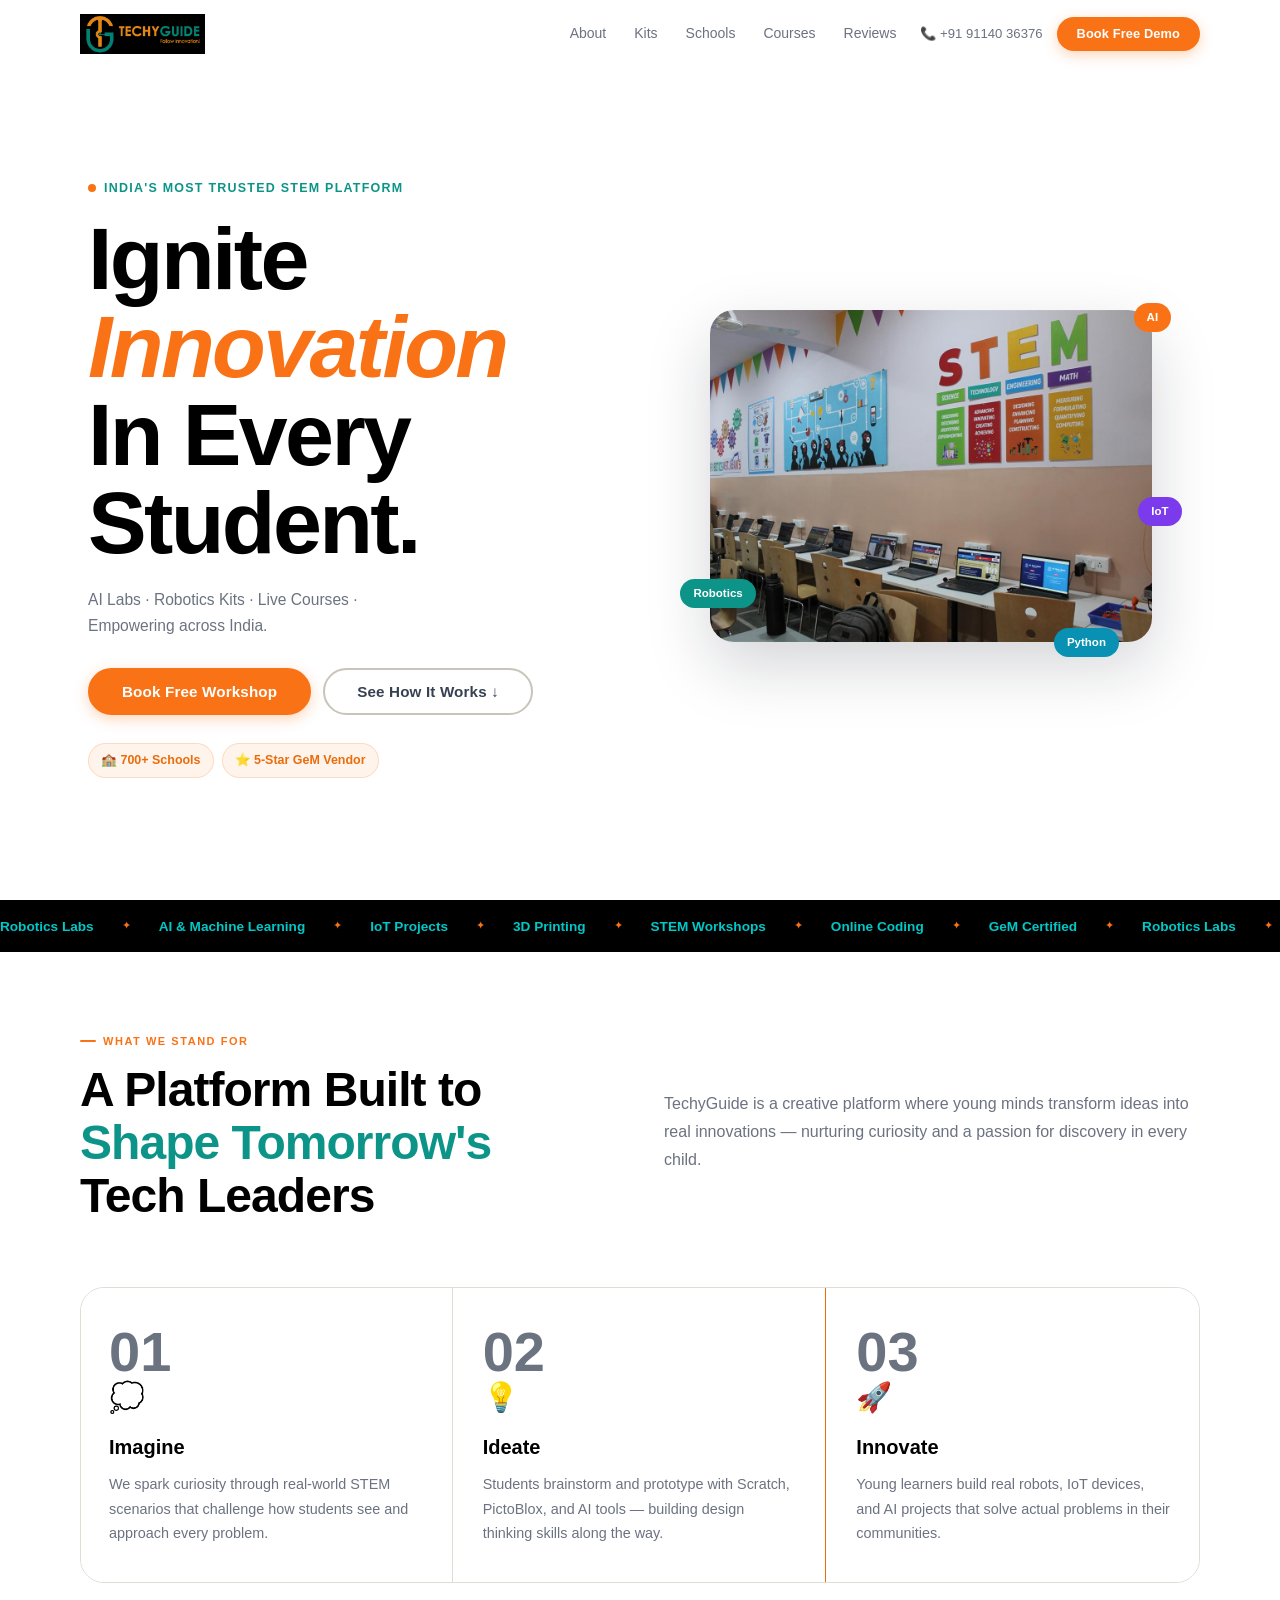
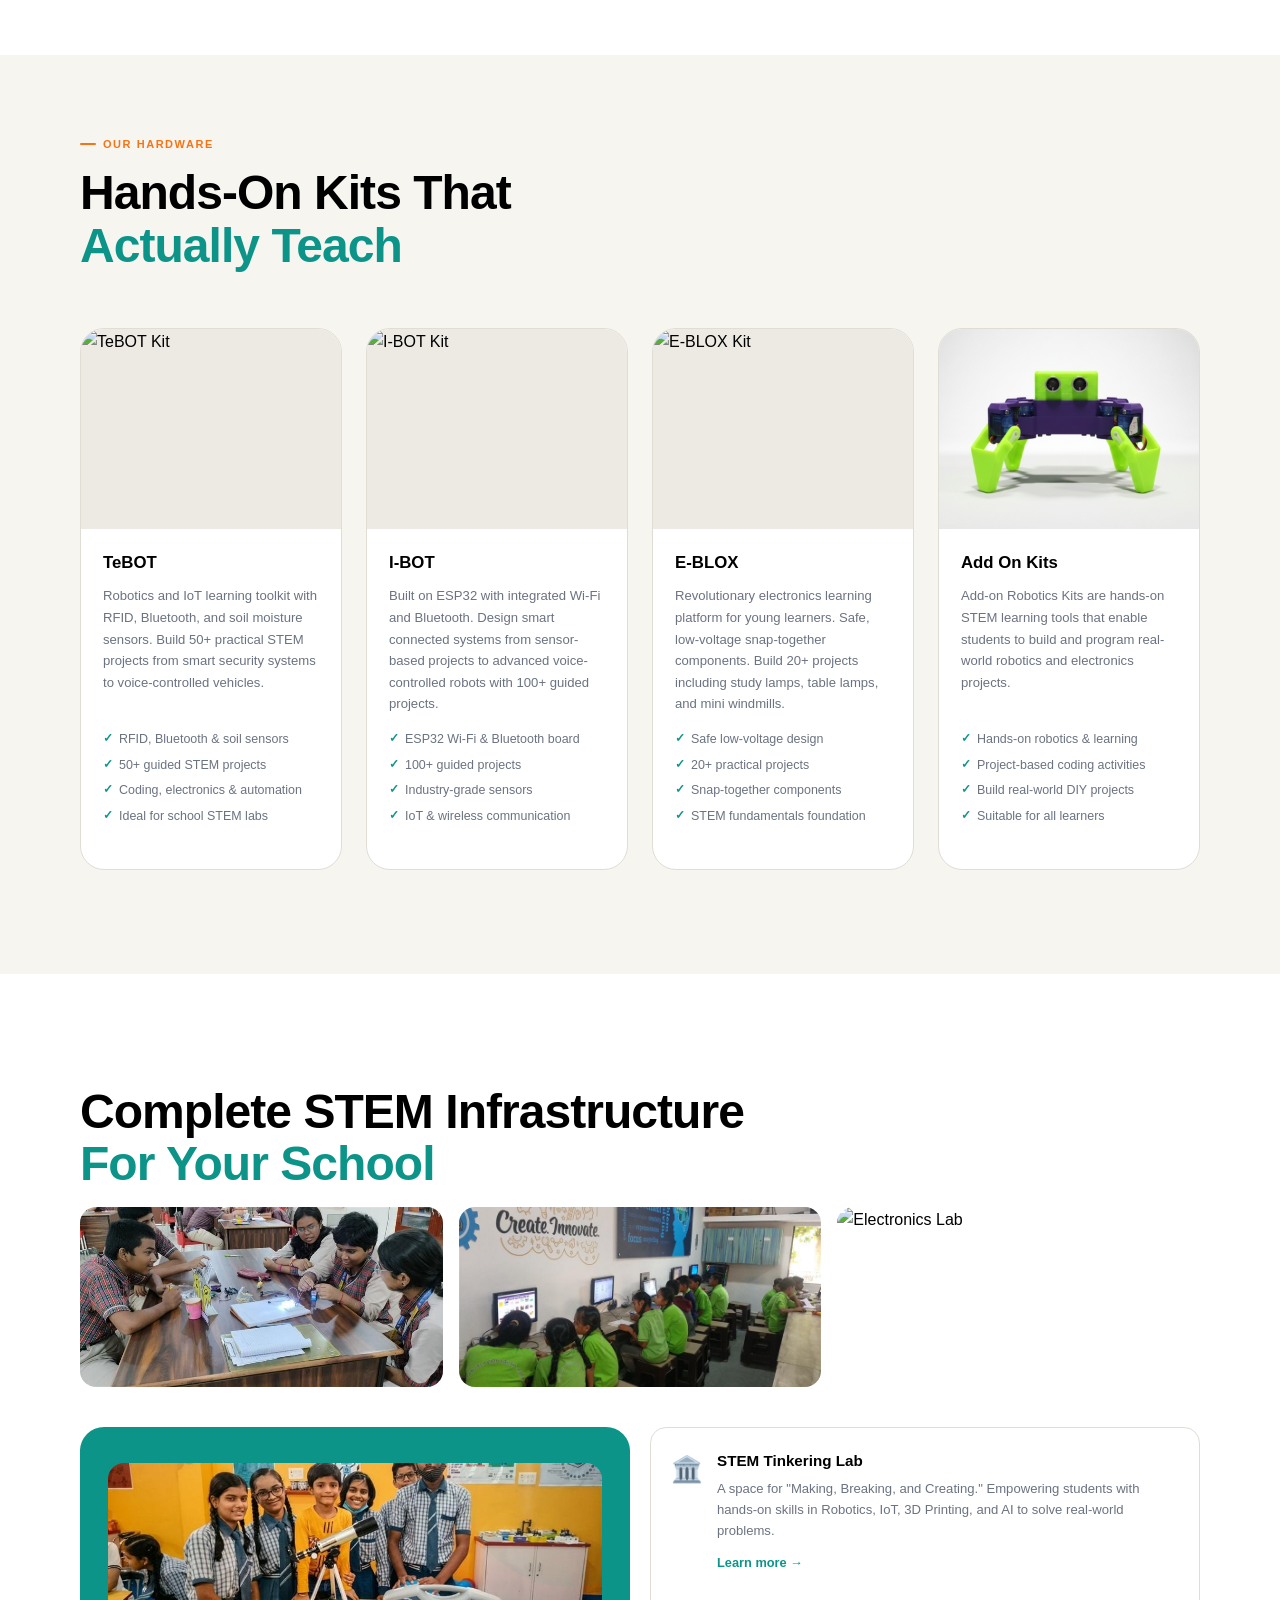
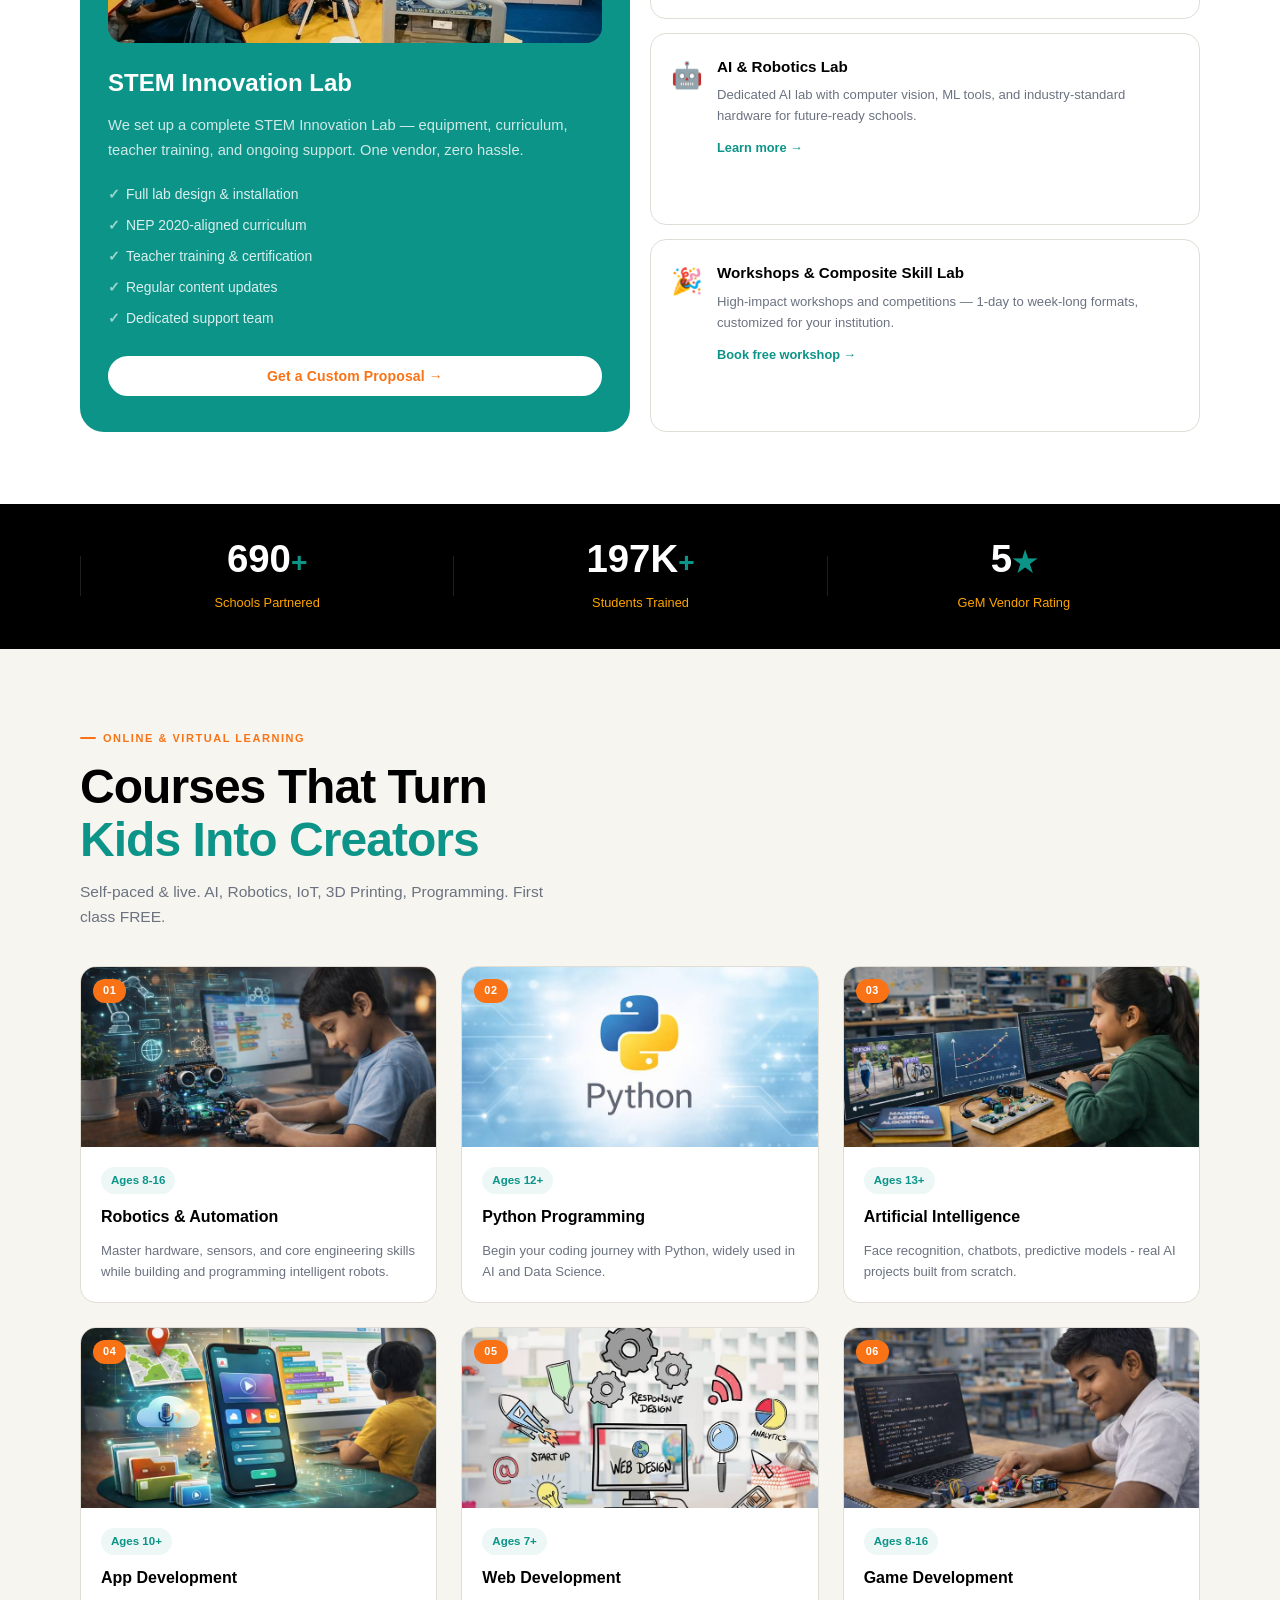
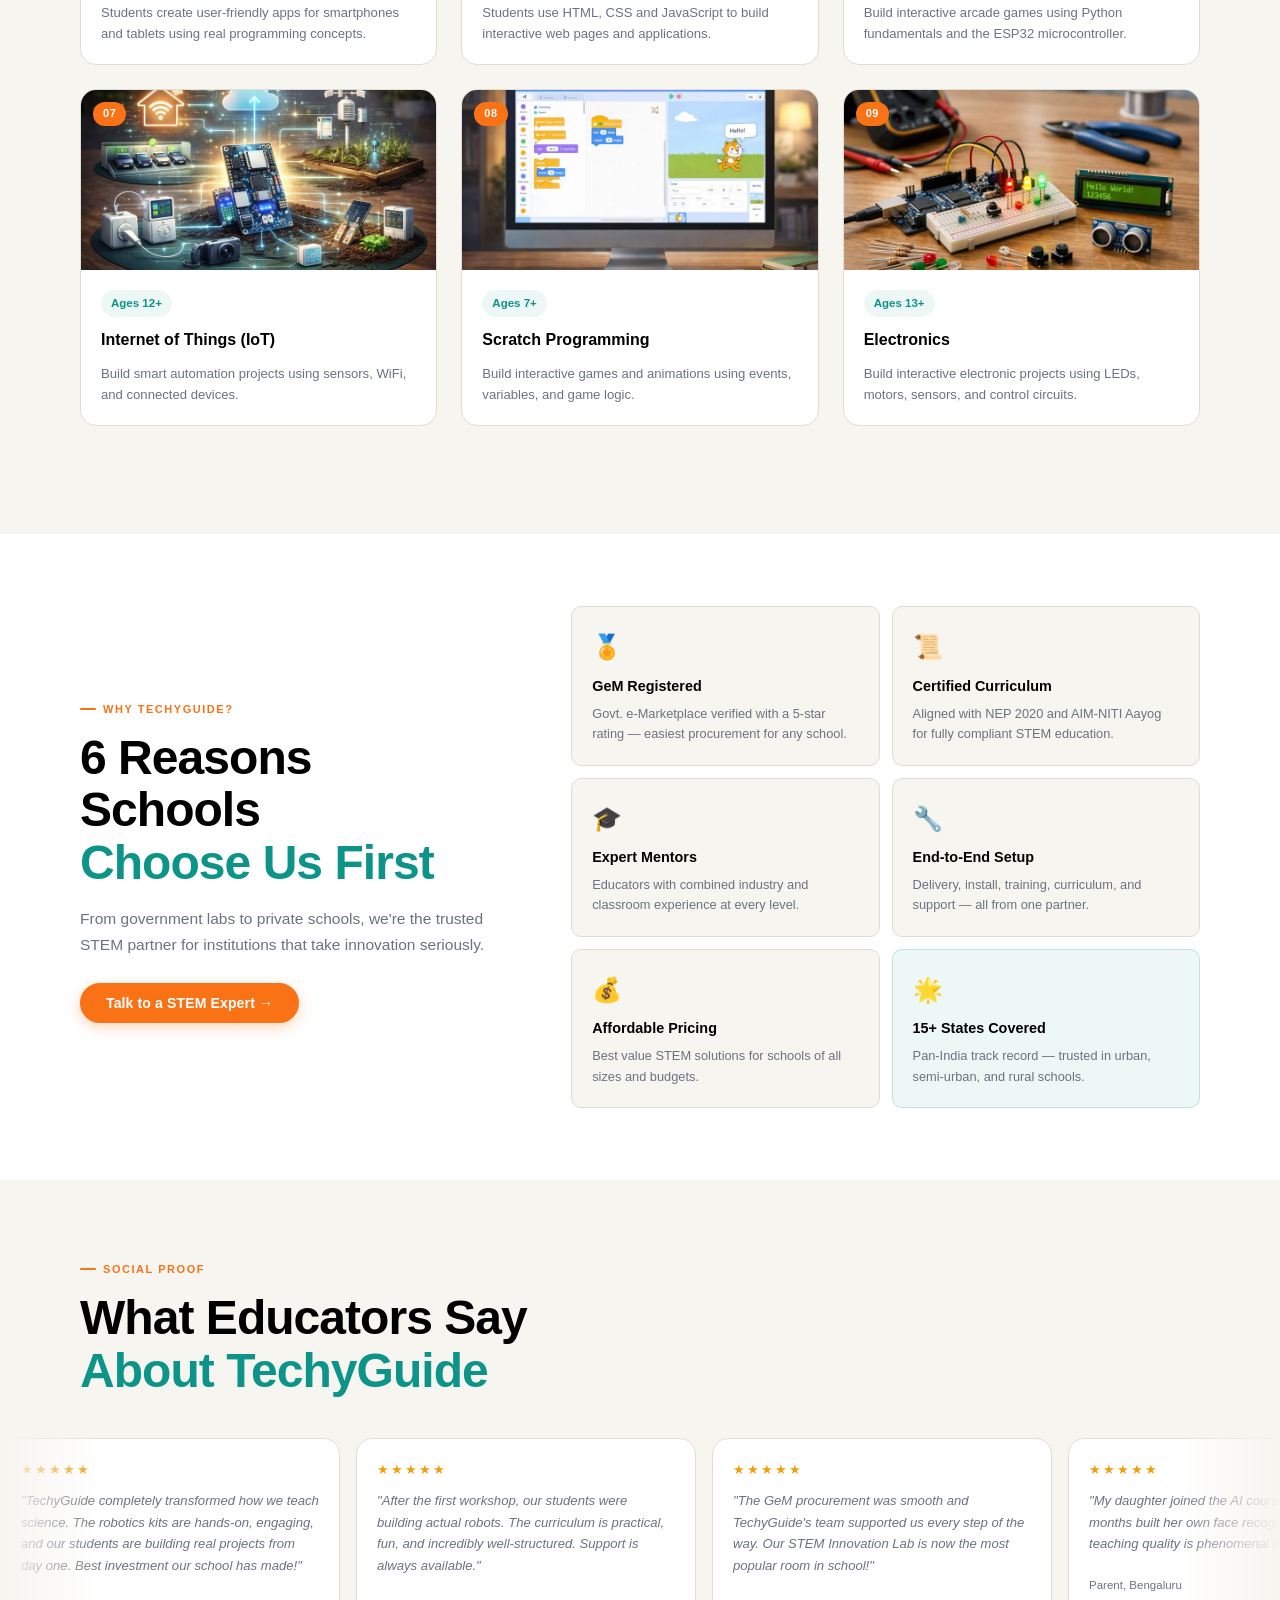
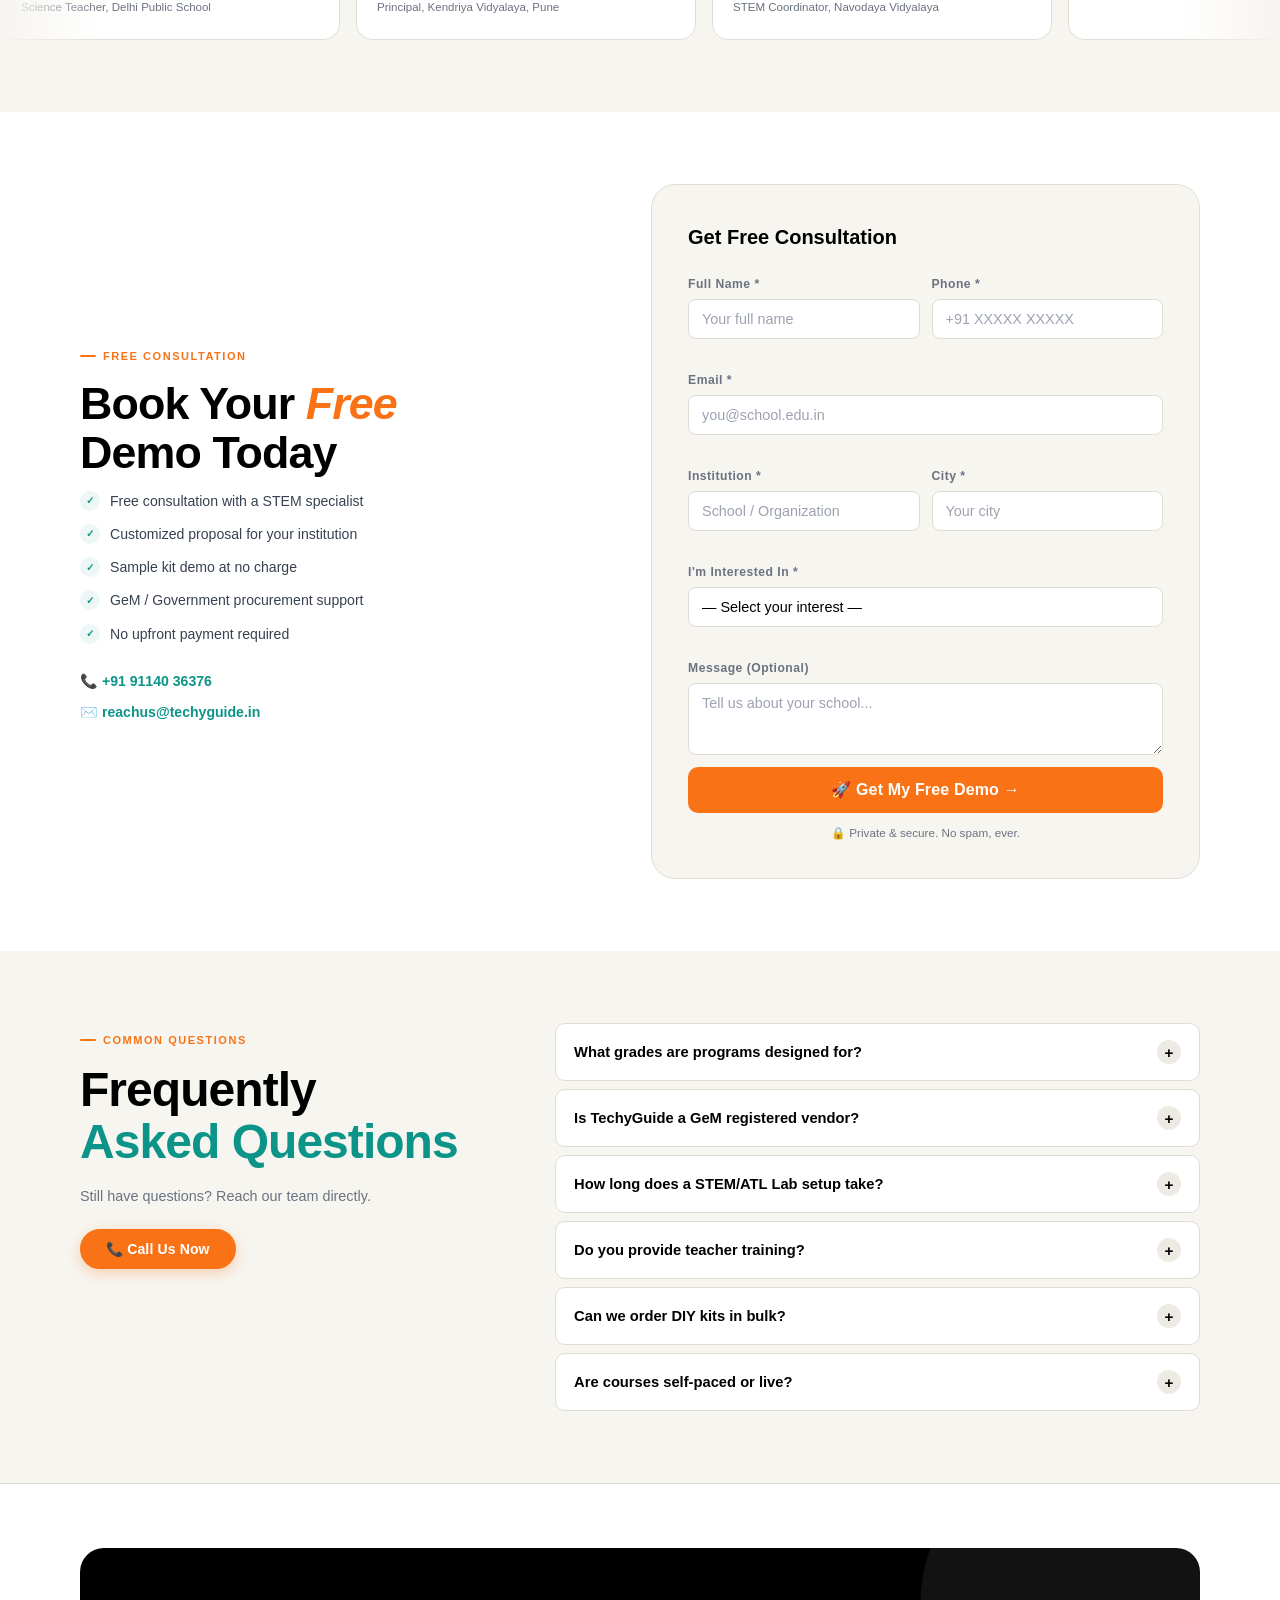
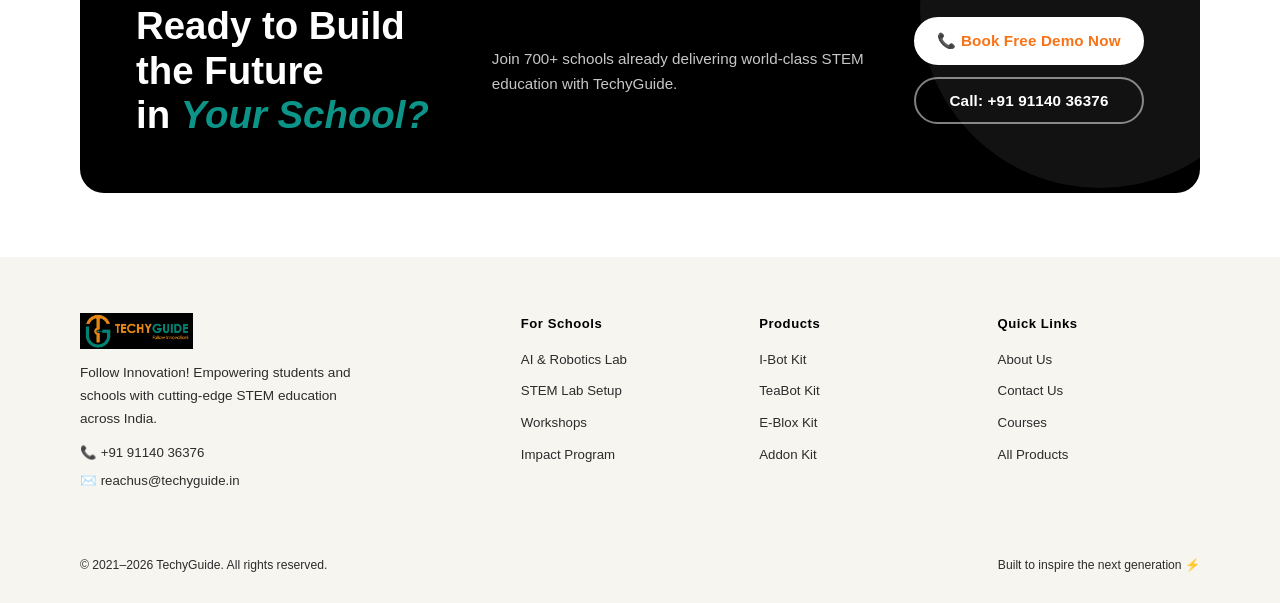
==== commit fbb8c1e8: "Testimonials: replace ATL lab references with STEM/Robotics content" ====
--- a/index.html
+++ b/index.html
@@ -558,11 +558,11 @@
   <div class="tmc-outer">
     <div class="tmc-track tmc-left">
 
-      <div class="tmc"><div class="tmc-stars">★★★★★</div><p>"TechyGuide completely transformed our school's STEM setup. The ATL lab was seamless and kids are loving the robotics kits. Best investment our school has made!"</p><div class="tmc-auth"><div><span>Science Teacher, Delhi Public School</span></div></div></div>
+      <div class="tmc"><div class="tmc-stars">★★★★★</div><p>"TechyGuide completely transformed how we teach science. The robotics kits are hands-on, engaging, and our students are building real projects from day one. Best investment our school has made!"</p><div class="tmc-auth"><div><span>Science Teacher, Delhi Public School</span></div></div></div>
 
       <div class="tmc"><div class="tmc-stars">★★★★★</div><p>"After the first workshop, our students were building actual robots. The curriculum is practical, fun, and incredibly well-structured. Support is always available."</p><div class="tmc-auth"><div><span>Principal, Kendriya Vidyalaya, Pune</span></div></div></div>
 
-      <div class="tmc"><div class="tmc-stars">★★★★★</div><p>"The GeM procurement was smooth and TechyGuide's team supported us every step of the way. Our ATL lab is now the most popular room in school!"</p><div class="tmc-auth"><div><span>STEM Coordinator, Navodaya Vidyalaya</span></div></div></div>
+      <div class="tmc"><div class="tmc-stars">★★★★★</div><p>"The GeM procurement was smooth and TechyGuide's team supported us every step of the way. Our STEM Innovation Lab is now the most popular room in school!"</p><div class="tmc-auth"><div><span>STEM Coordinator, Navodaya Vidyalaya</span></div></div></div>
 
       <div class="tmc"><div class="tmc-stars">★★★★★</div><p>"My daughter joined the AI course and within 3 months built her own face recognition project. The teaching quality is phenomenal for the price."</p><div class="tmc-auth"><div><span>Parent, Bengaluru</span></div></div></div>
 
@@ -571,11 +571,11 @@
       <div class="tmc"><div class="tmc-stars">★★★★★</div><p>"Students who never showed interest in science are now staying back after school to work on their robots. TechyGuide made STEM genuinely exciting."</p><div class="tmc-auth"><div><span>Vice Principal, Amrita Vidyalayam, Chennai</span></div></div></div>
 
       <!-- duplicate for seamless loop -->
-      <div class="tmc"><div class="tmc-stars">★★★★★</div><p>"TechyGuide completely transformed our school's STEM setup. The ATL lab was seamless and kids are loving the robotics kits. Best investment our school has made!"</p><div class="tmc-auth"><div><span>Science Teacher, Delhi Public School</span></div></div></div>
+      <div class="tmc"><div class="tmc-stars">★★★★★</div><p>"TechyGuide completely transformed how we teach science. The robotics kits are hands-on, engaging, and our students are building real projects from day one. Best investment our school has made!"</p><div class="tmc-auth"><div><span>Science Teacher, Delhi Public School</span></div></div></div>
 
       <div class="tmc"><div class="tmc-stars">★★★★★</div><p>"After the first workshop, our students were building actual robots. The curriculum is practical, fun, and incredibly well-structured. Support is always available."</p><div class="tmc-auth"><div><span>Principal, Kendriya Vidyalaya, Pune</span></div></div></div>
 
-      <div class="tmc"><div class="tmc-stars">★★★★★</div><p>"The GeM procurement was smooth and TechyGuide's team supported us every step of the way. Our ATL lab is now the most popular room in school!"</p><div class="tmc-auth"><div><span>STEM Coordinator, Navodaya Vidyalaya</span></div></div></div>
+      <div class="tmc"><div class="tmc-stars">★★★★★</div><p>"The GeM procurement was smooth and TechyGuide's team supported us every step of the way. Our STEM Innovation Lab is now the most popular room in school!"</p><div class="tmc-auth"><div><span>STEM Coordinator, Navodaya Vidyalaya</span></div></div></div>
 
       <div class="tmc"><div class="tmc-stars">★★★★★</div><p>"My daughter joined the AI course and within 3 months built her own face recognition project. The teaching quality is phenomenal for the price."</p><div class="tmc-auth"><div><span>Parent, Bengaluru</span></div></div></div>
 
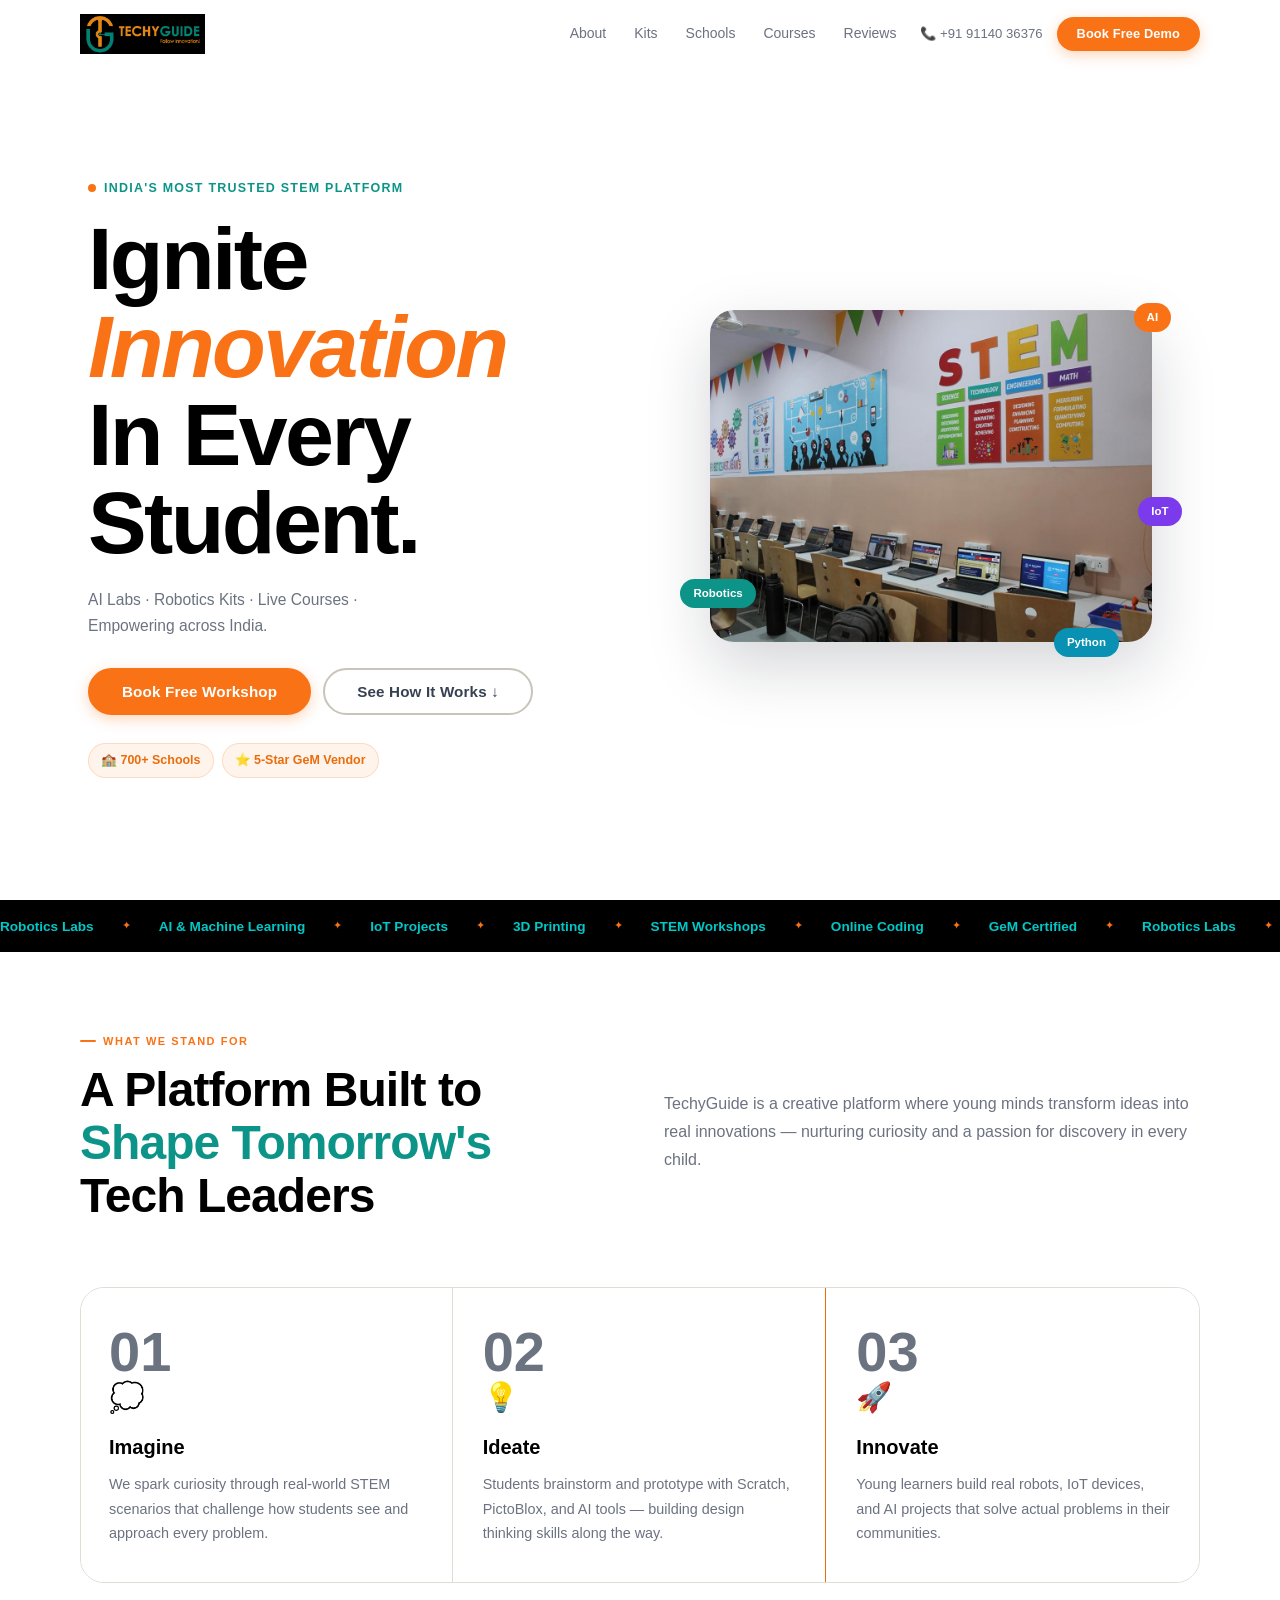
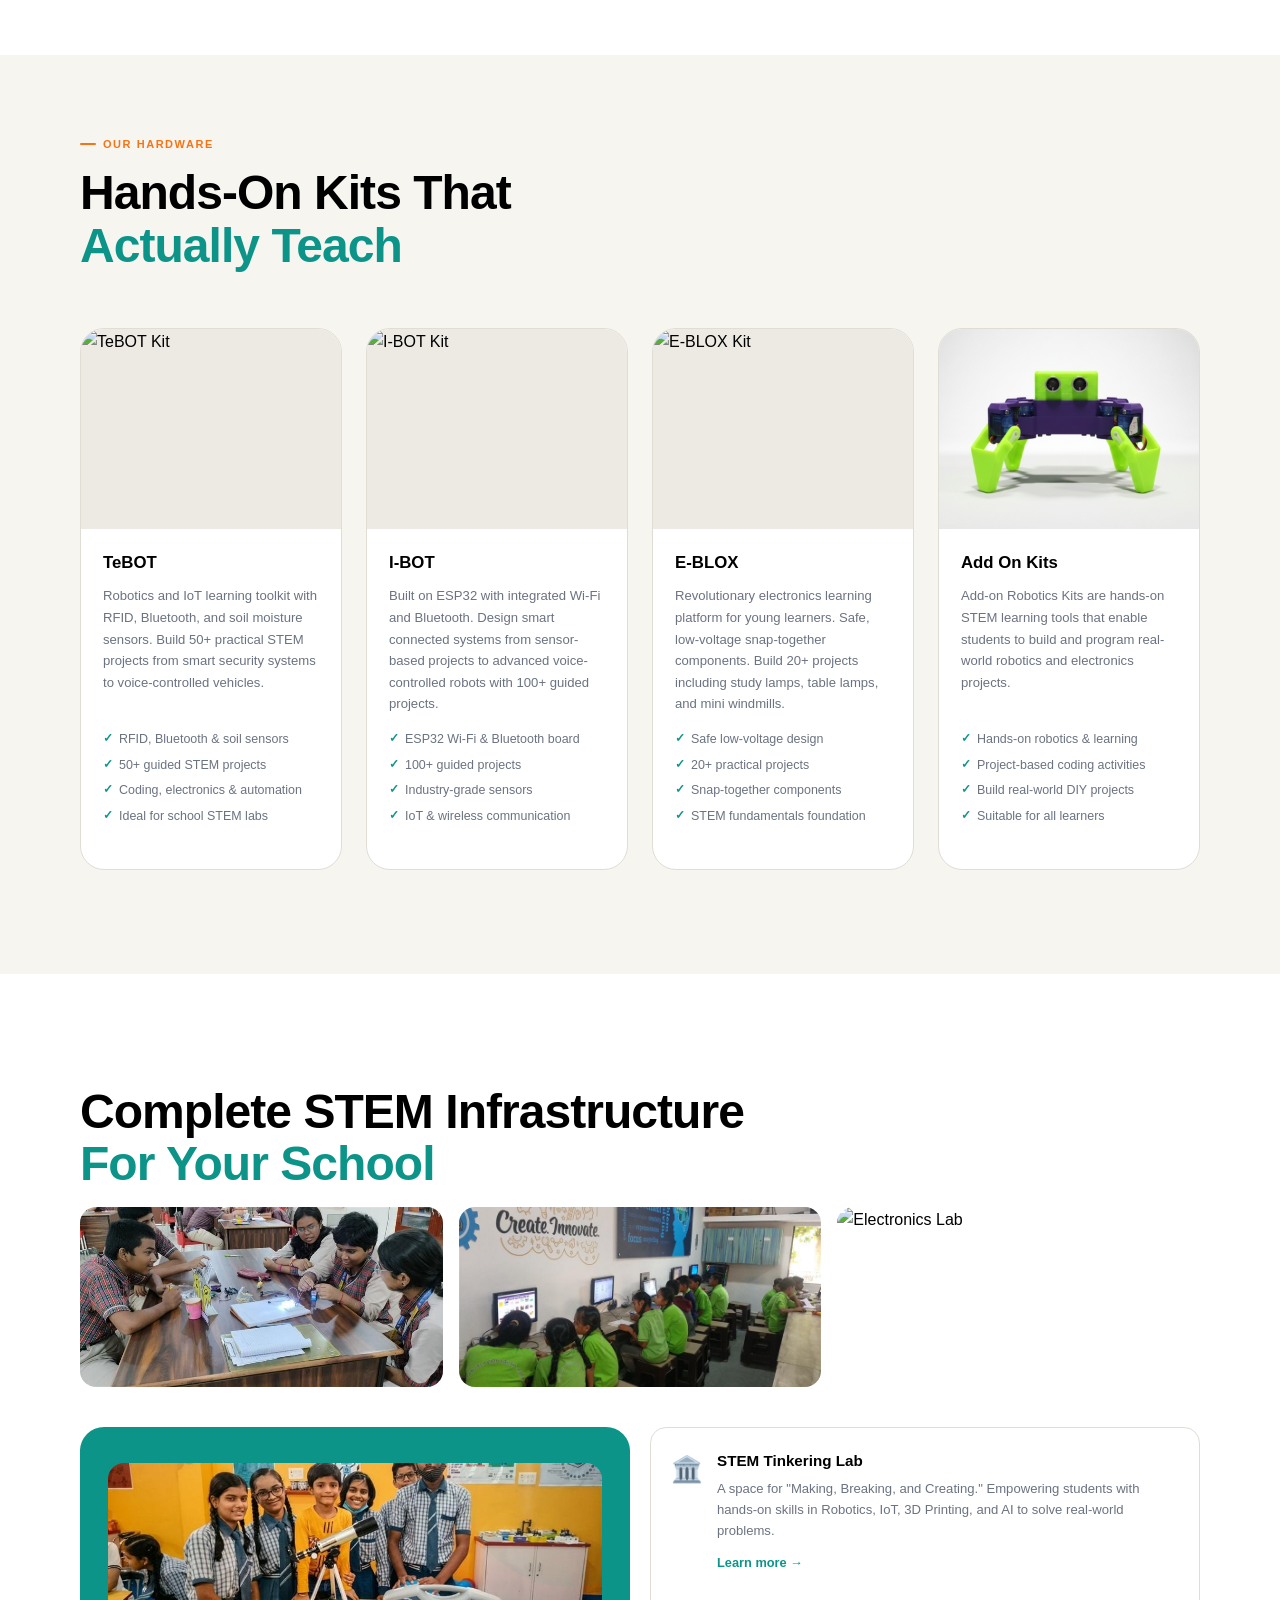
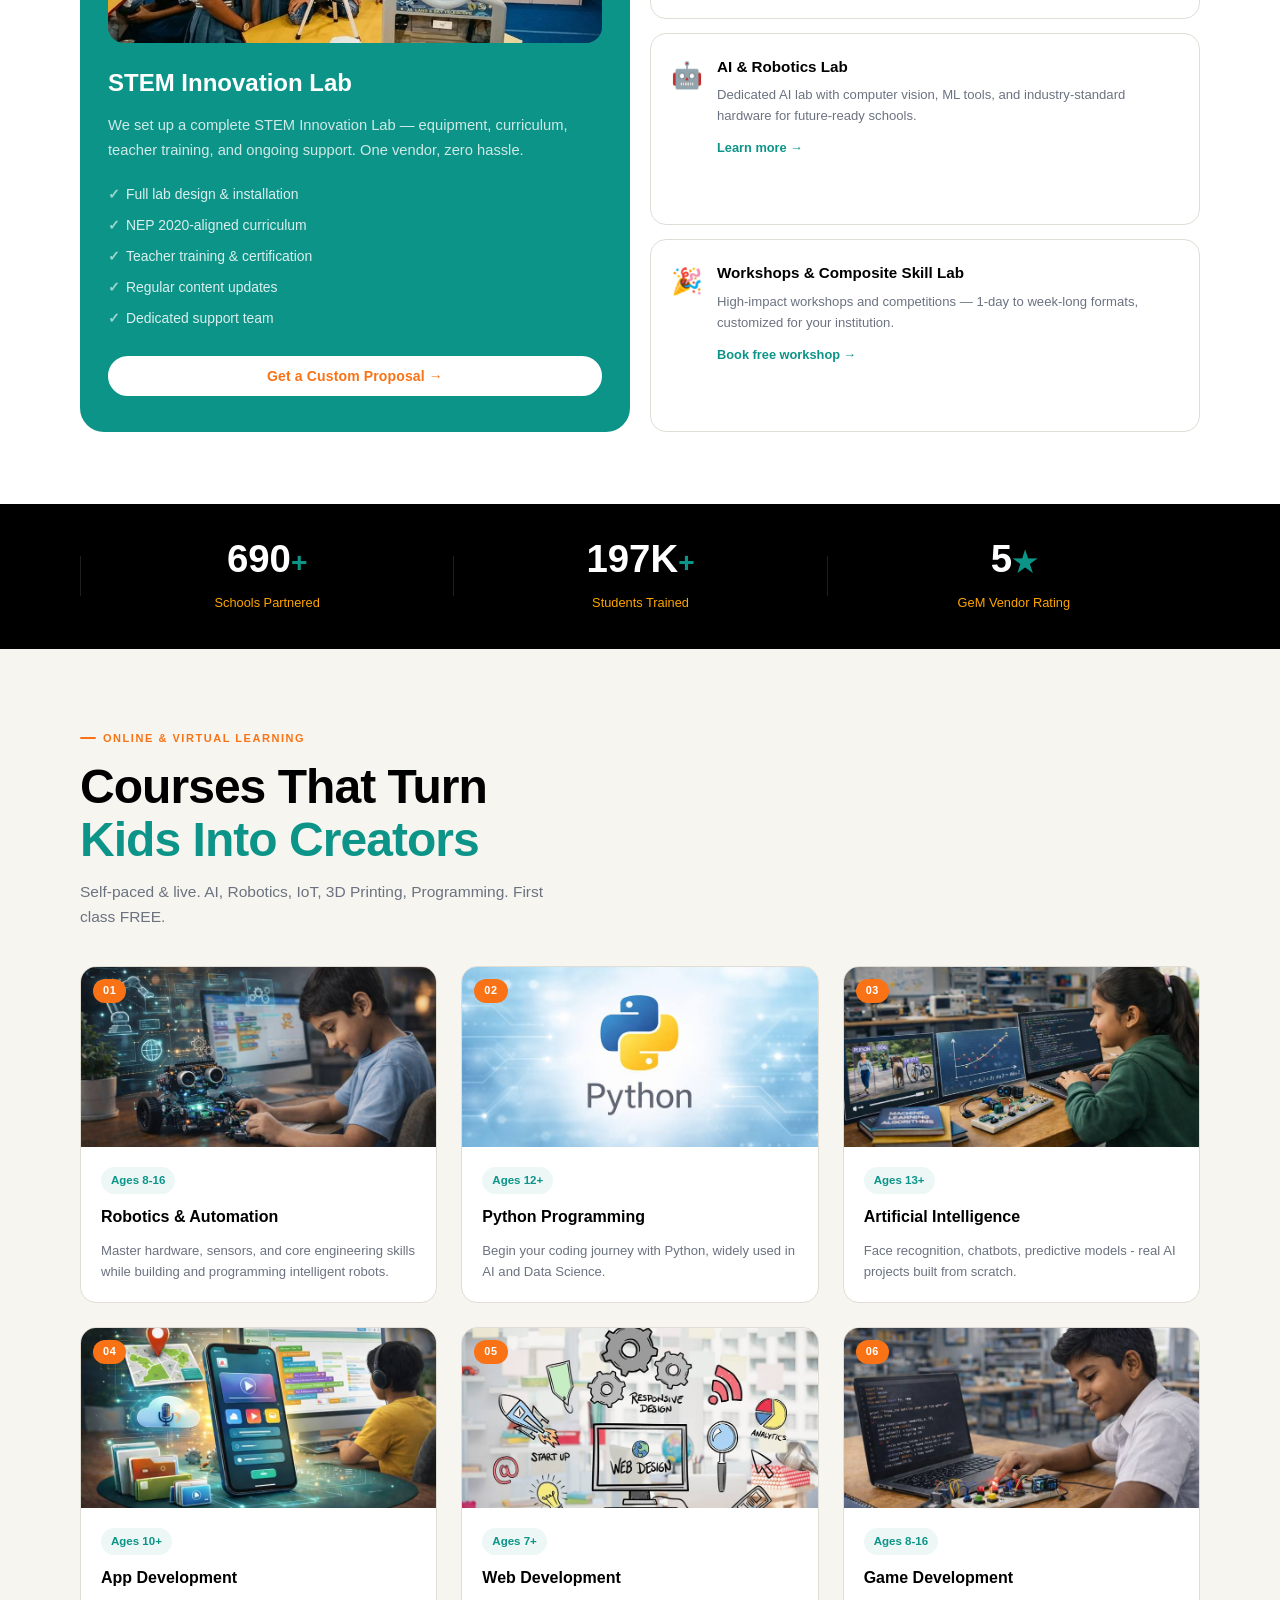
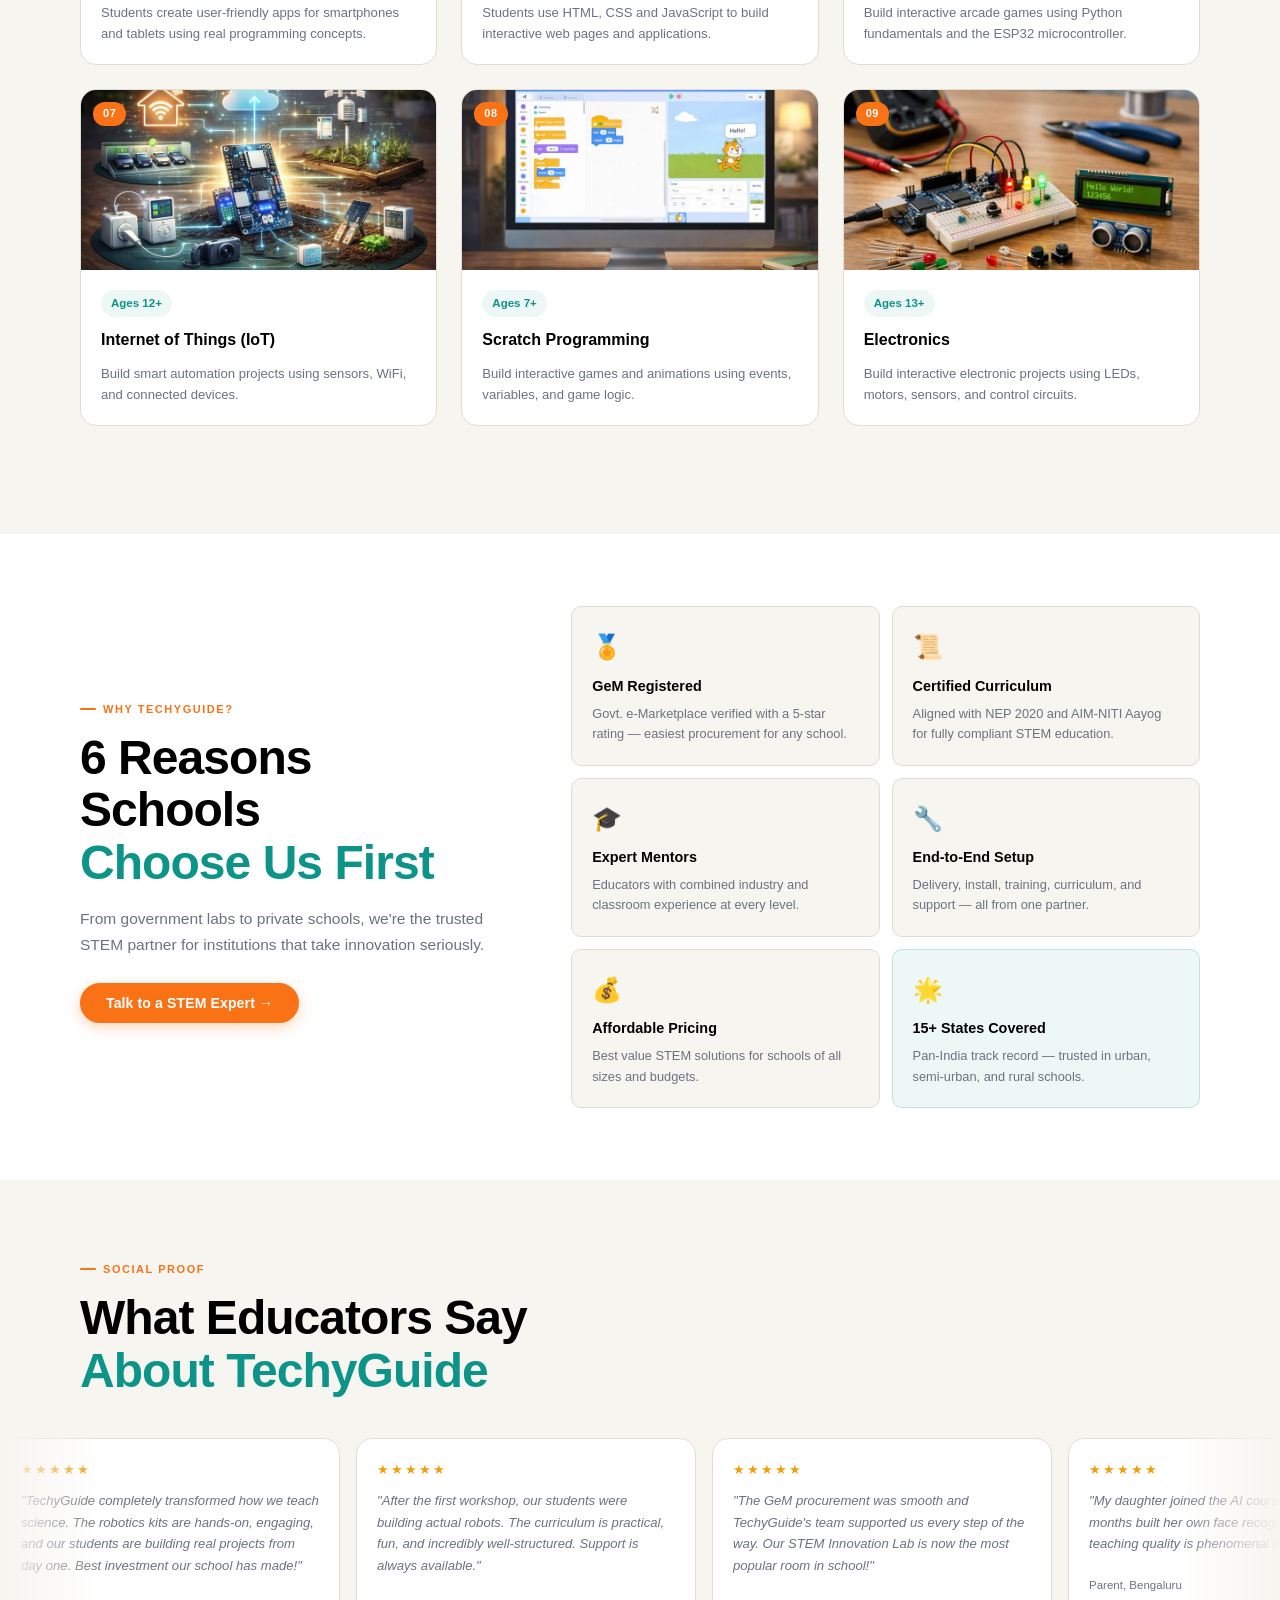
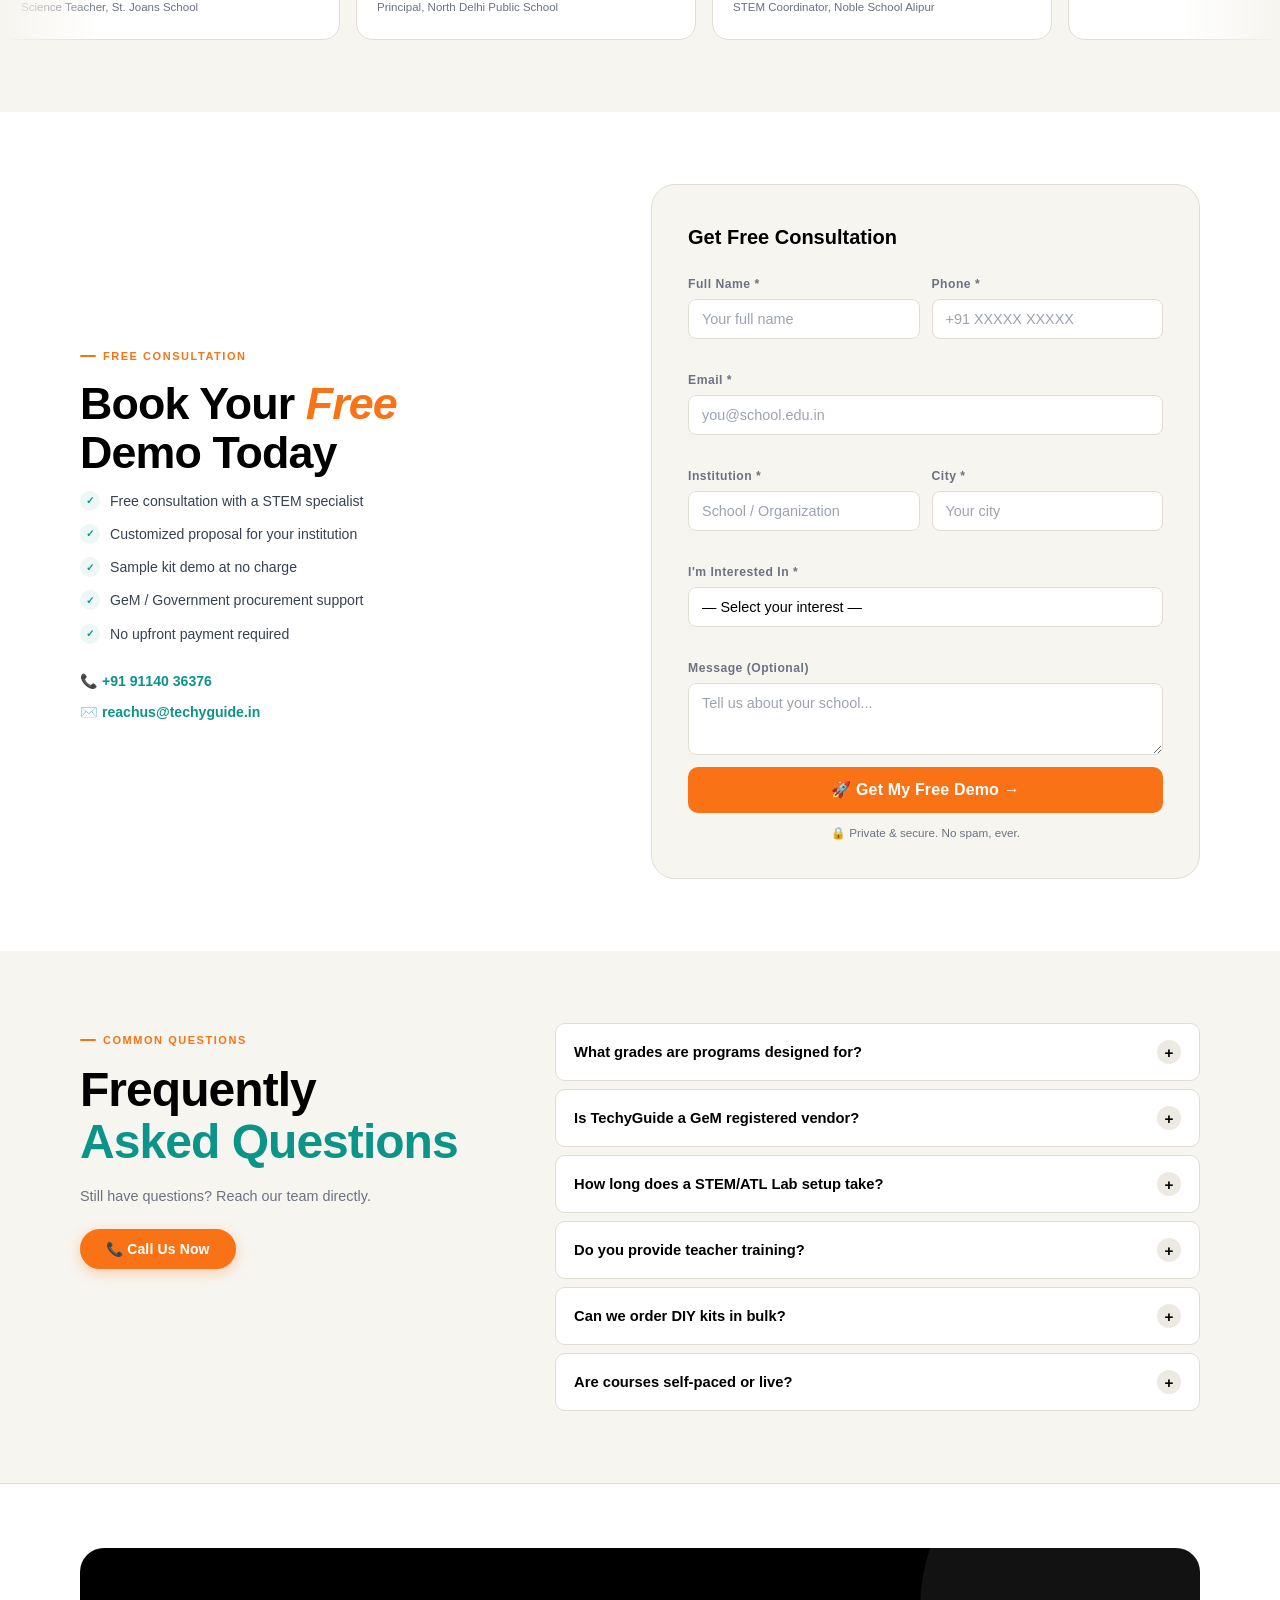
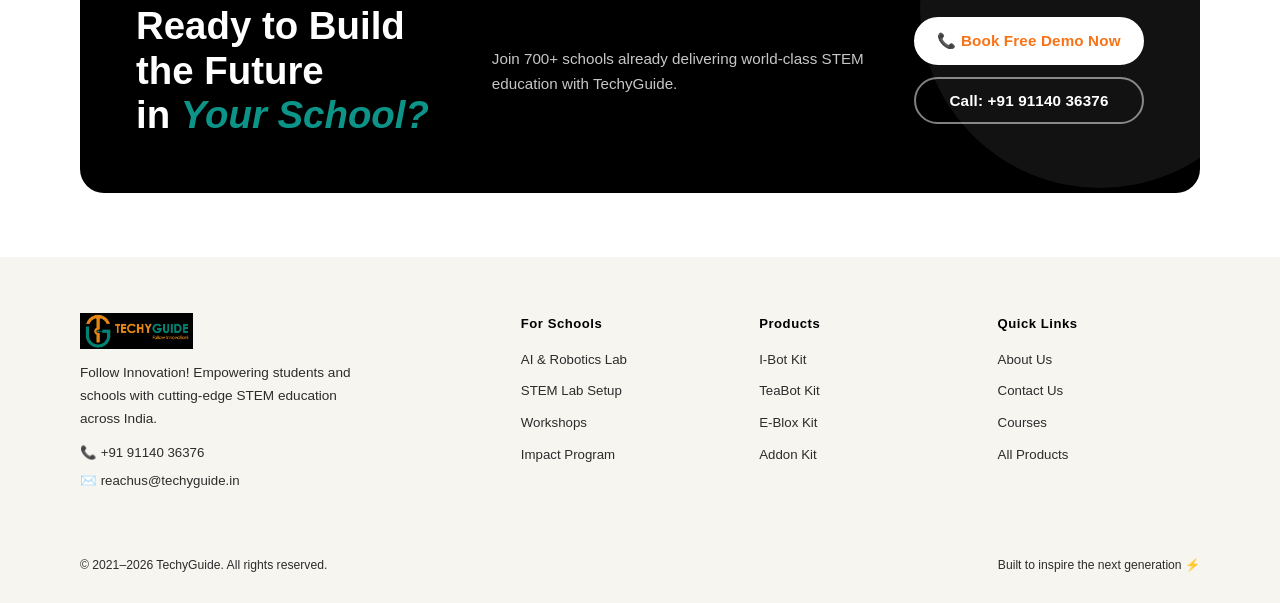
==== commit 551525a3: "updated Testimonials" ====
--- a/index.html
+++ b/index.html
@@ -1,4 +1,4 @@
-<!DOCTYPE html>
+﻿<!DOCTYPE html>
 <html lang="en">
 <head>
   <meta charset="UTF-8"/>
@@ -558,30 +558,30 @@
   <div class="tmc-outer">
     <div class="tmc-track tmc-left">
 
-      <div class="tmc"><div class="tmc-stars">★★★★★</div><p>"TechyGuide completely transformed how we teach science. The robotics kits are hands-on, engaging, and our students are building real projects from day one. Best investment our school has made!"</p><div class="tmc-auth"><div><span>Science Teacher, Delhi Public School</span></div></div></div>
-
-      <div class="tmc"><div class="tmc-stars">★★★★★</div><p>"After the first workshop, our students were building actual robots. The curriculum is practical, fun, and incredibly well-structured. Support is always available."</p><div class="tmc-auth"><div><span>Principal, Kendriya Vidyalaya, Pune</span></div></div></div>
-
-      <div class="tmc"><div class="tmc-stars">★★★★★</div><p>"The GeM procurement was smooth and TechyGuide's team supported us every step of the way. Our STEM Innovation Lab is now the most popular room in school!"</p><div class="tmc-auth"><div><span>STEM Coordinator, Navodaya Vidyalaya</span></div></div></div>
+      <div class="tmc"><div class="tmc-stars">★★★★★</div><p>"TechyGuide completely transformed how we teach science. The robotics kits are hands-on, engaging, and our students are building real projects from day one. Best investment our school has made!"</p><div class="tmc-auth"><div><span>Science Teacher, St. Joans School</span></div></div></div>
+
+      <div class="tmc"><div class="tmc-stars">★★★★★</div><p>"After the first workshop, our students were building actual robots. The curriculum is practical, fun, and incredibly well-structured. Support is always available."</p><div class="tmc-auth"><div><span>Principal, North Delhi Public School</span></div></div></div>
+
+      <div class="tmc"><div class="tmc-stars">★★★★★</div><p>"The GeM procurement was smooth and TechyGuide's team supported us every step of the way. Our STEM Innovation Lab is now the most popular room in school!"</p><div class="tmc-auth"><div><span>STEM Coordinator, Noble School Alipur</span></div></div></div>
 
       <div class="tmc"><div class="tmc-stars">★★★★★</div><p>"My daughter joined the AI course and within 3 months built her own face recognition project. The teaching quality is phenomenal for the price."</p><div class="tmc-auth"><div><span>Parent, Bengaluru</span></div></div></div>
 
-      <div class="tmc"><div class="tmc-stars">★★★★★</div><p>"Procurement through GeM was effortless. TechyGuide handled everything — delivery, setup, and training. Our teachers were confident from day one."</p><div class="tmc-auth"><div><span>Principal, DAV Public School, Jaipur</span></div></div></div>
-
-      <div class="tmc"><div class="tmc-stars">★★★★★</div><p>"Students who never showed interest in science are now staying back after school to work on their robots. TechyGuide made STEM genuinely exciting."</p><div class="tmc-auth"><div><span>Vice Principal, Amrita Vidyalayam, Chennai</span></div></div></div>
+      <div class="tmc"><div class="tmc-stars">★★★★★</div><p>"Procurement through GeM was effortless. TechyGuide handled everything — delivery, setup, and training. Our teachers were confident from day one."</p><div class="tmc-auth"><div><span>Principal, Nilbagan Model School, Assam</span></div></div></div>
+
+      <div class="tmc"><div class="tmc-stars">★★★★★</div><p>"Students who never showed interest in science are now staying back after school to work on their robots. TechyGuide made STEM genuinely exciting."</p><div class="tmc-auth"><div><span>Vice Principal, Magadham International School</span></div></div></div>
 
       <!-- duplicate for seamless loop -->
-      <div class="tmc"><div class="tmc-stars">★★★★★</div><p>"TechyGuide completely transformed how we teach science. The robotics kits are hands-on, engaging, and our students are building real projects from day one. Best investment our school has made!"</p><div class="tmc-auth"><div><span>Science Teacher, Delhi Public School</span></div></div></div>
-
-      <div class="tmc"><div class="tmc-stars">★★★★★</div><p>"After the first workshop, our students were building actual robots. The curriculum is practical, fun, and incredibly well-structured. Support is always available."</p><div class="tmc-auth"><div><span>Principal, Kendriya Vidyalaya, Pune</span></div></div></div>
-
-      <div class="tmc"><div class="tmc-stars">★★★★★</div><p>"The GeM procurement was smooth and TechyGuide's team supported us every step of the way. Our STEM Innovation Lab is now the most popular room in school!"</p><div class="tmc-auth"><div><span>STEM Coordinator, Navodaya Vidyalaya</span></div></div></div>
-
-      <div class="tmc"><div class="tmc-stars">★★★★★</div><p>"My daughter joined the AI course and within 3 months built her own face recognition project. The teaching quality is phenomenal for the price."</p><div class="tmc-auth"><div><span>Parent, Bengaluru</span></div></div></div>
-
-      <div class="tmc"><div class="tmc-stars">★★★★★</div><p>"Procurement through GeM was effortless. TechyGuide handled everything — delivery, setup, and training. Our teachers were confident from day one."</p><div class="tmc-auth"><div><span>Principal, DAV Public School, Jaipur</span></div></div></div>
-
-      <div class="tmc"><div class="tmc-stars">★★★★★</div><p>"Students who never showed interest in science are now staying back after school to work on their robots. TechyGuide made STEM genuinely exciting."</p><div class="tmc-auth"><div><span>Vice Principal, Amrita Vidyalayam, Chennai</span></div></div></div>
+      <div class="tmc"><div class="tmc-stars">★★★★★</div><p>"TechyGuide completely transformed how we teach science. The robotics kits are hands-on, engaging, and our students are building real projects from day one. Best investment our school has made!"</p><div class="tmc-auth"><div><span>Science Teacher, Jajoo International School</span></div></div></div>
+
+      <div class="tmc"><div class="tmc-stars">★★★★★</div><p>"After the first workshop, our students were building actual robots. The curriculum is practical, fun, and incredibly well-structured. Support is always available."</p><div class="tmc-auth"><div><span>Principal, Gurukul Public School, Odisha</span></div></div></div>
+
+      <div class="tmc"><div class="tmc-stars">★★★★★</div><p>"The GeM procurement was smooth and TechyGuide's team supported us every step of the way. Our STEM Innovation Lab is now the most popular room in school!"</p><div class="tmc-auth"><div><span>STEM Coordinator, Green Valley School Tebo</span></div></div></div>
+
+      <div class="tmc"><div class="tmc-stars">★★★★★</div><p>"My daughter joined the AI course and within 3 months built her own face recognition project. The teaching quality is phenomenal for the price."</p><div class="tmc-auth"><div><span>Parent, Chennai</span></div></div></div>
+
+      <div class="tmc"><div class="tmc-stars">★★★★★</div><p>"Procurement through GeM was effortless. TechyGuide handled everything — delivery, setup, and training. Our teachers were confident from day one."</p><div class="tmc-auth"><div><span>Principal, Govt. Girls High School, Rairangpur, Odisha</span></div></div></div>
+
+      <div class="tmc"><div class="tmc-stars">★★★★★</div><p>"Students who never showed interest in science are now staying back after school to work on their robots. TechyGuide made STEM genuinely exciting."</p><div class="tmc-auth"><div><span>Vice Principal, Delhi Cambridge School</span></div></div></div>
     </div>
   </div>
 </section>
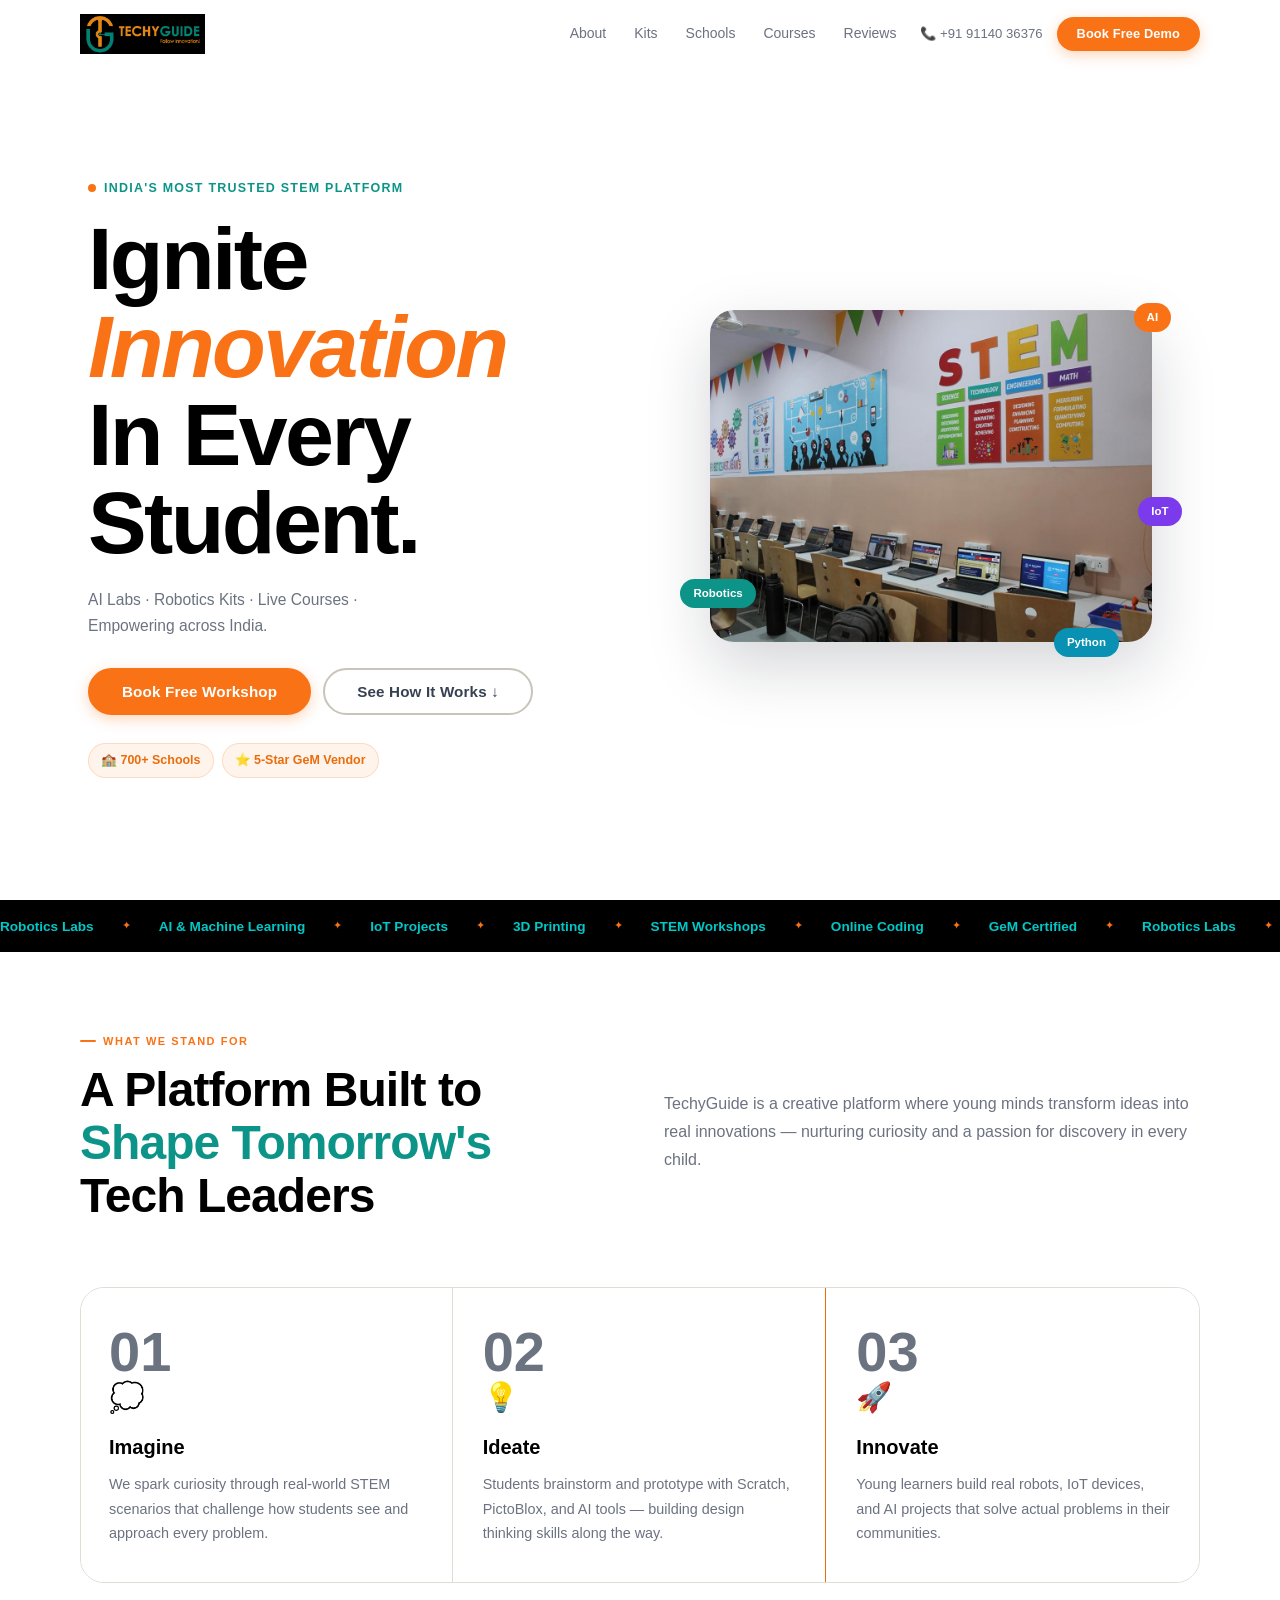
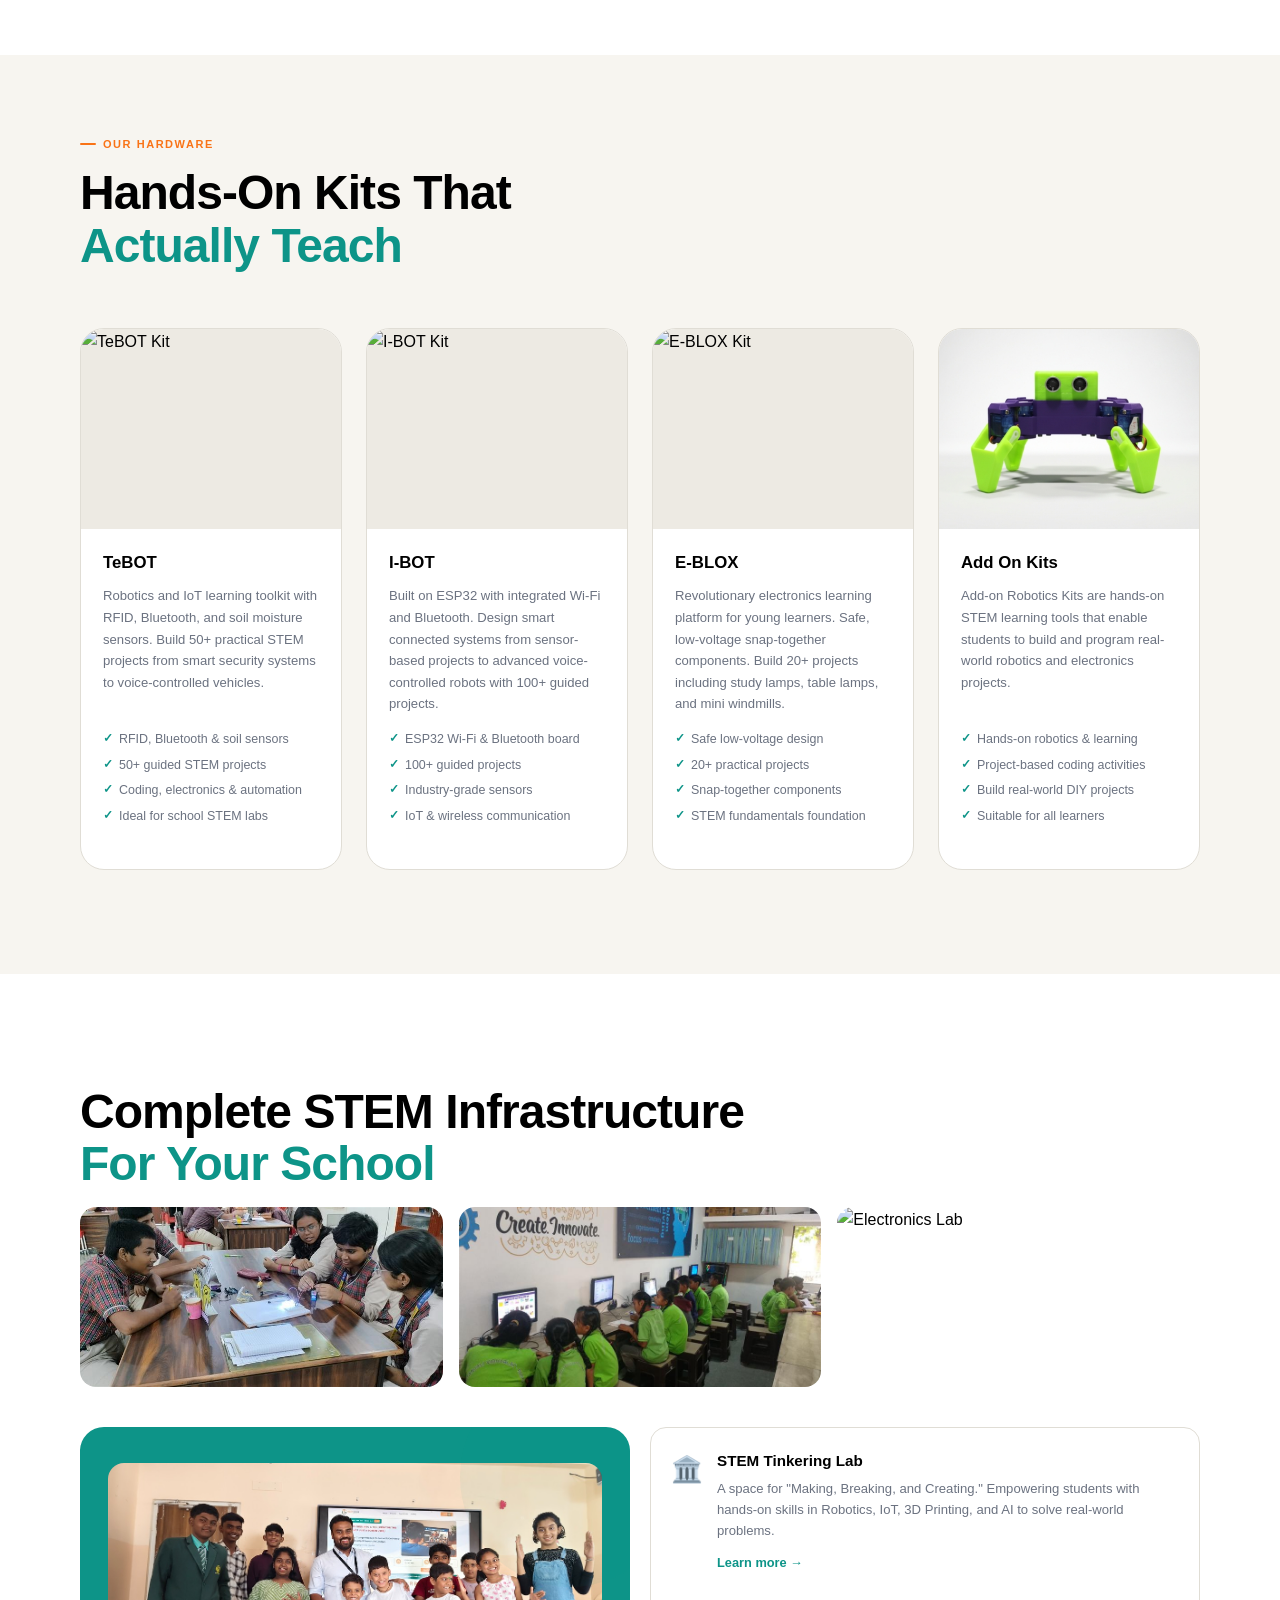
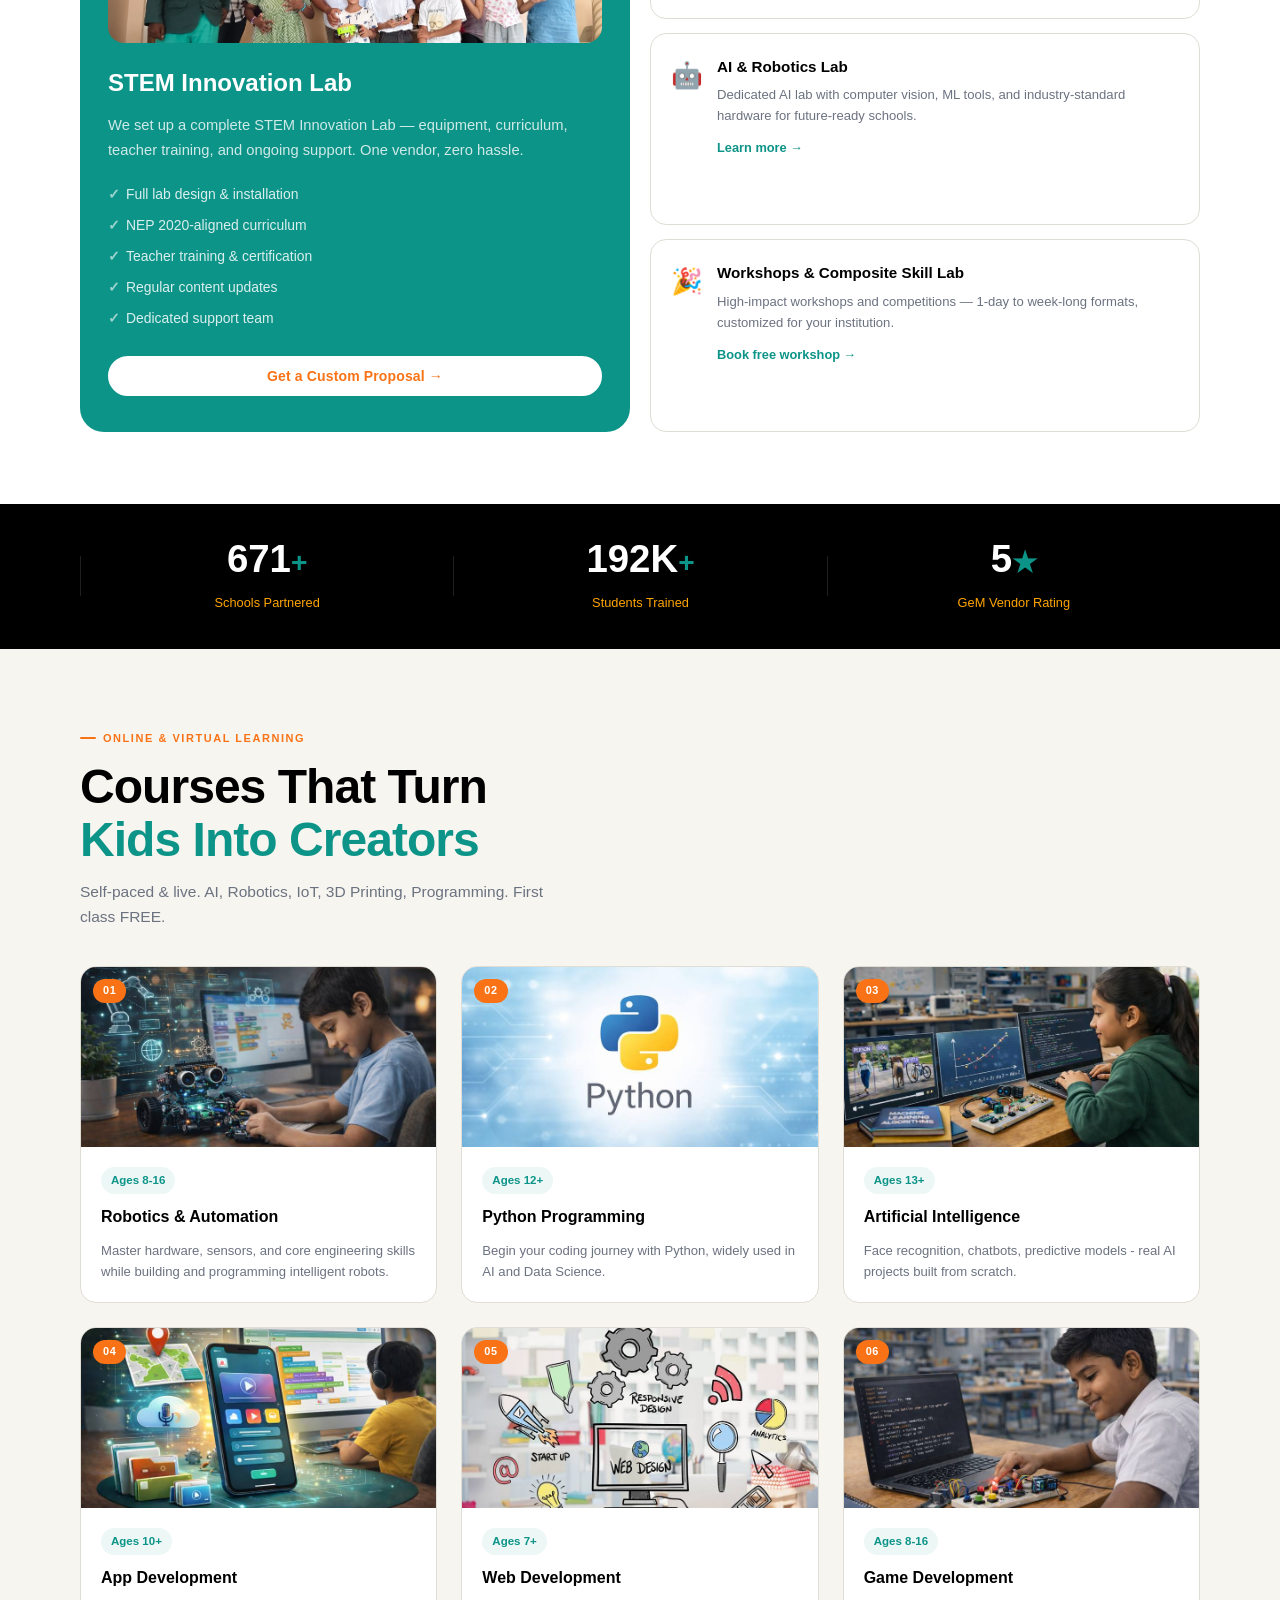
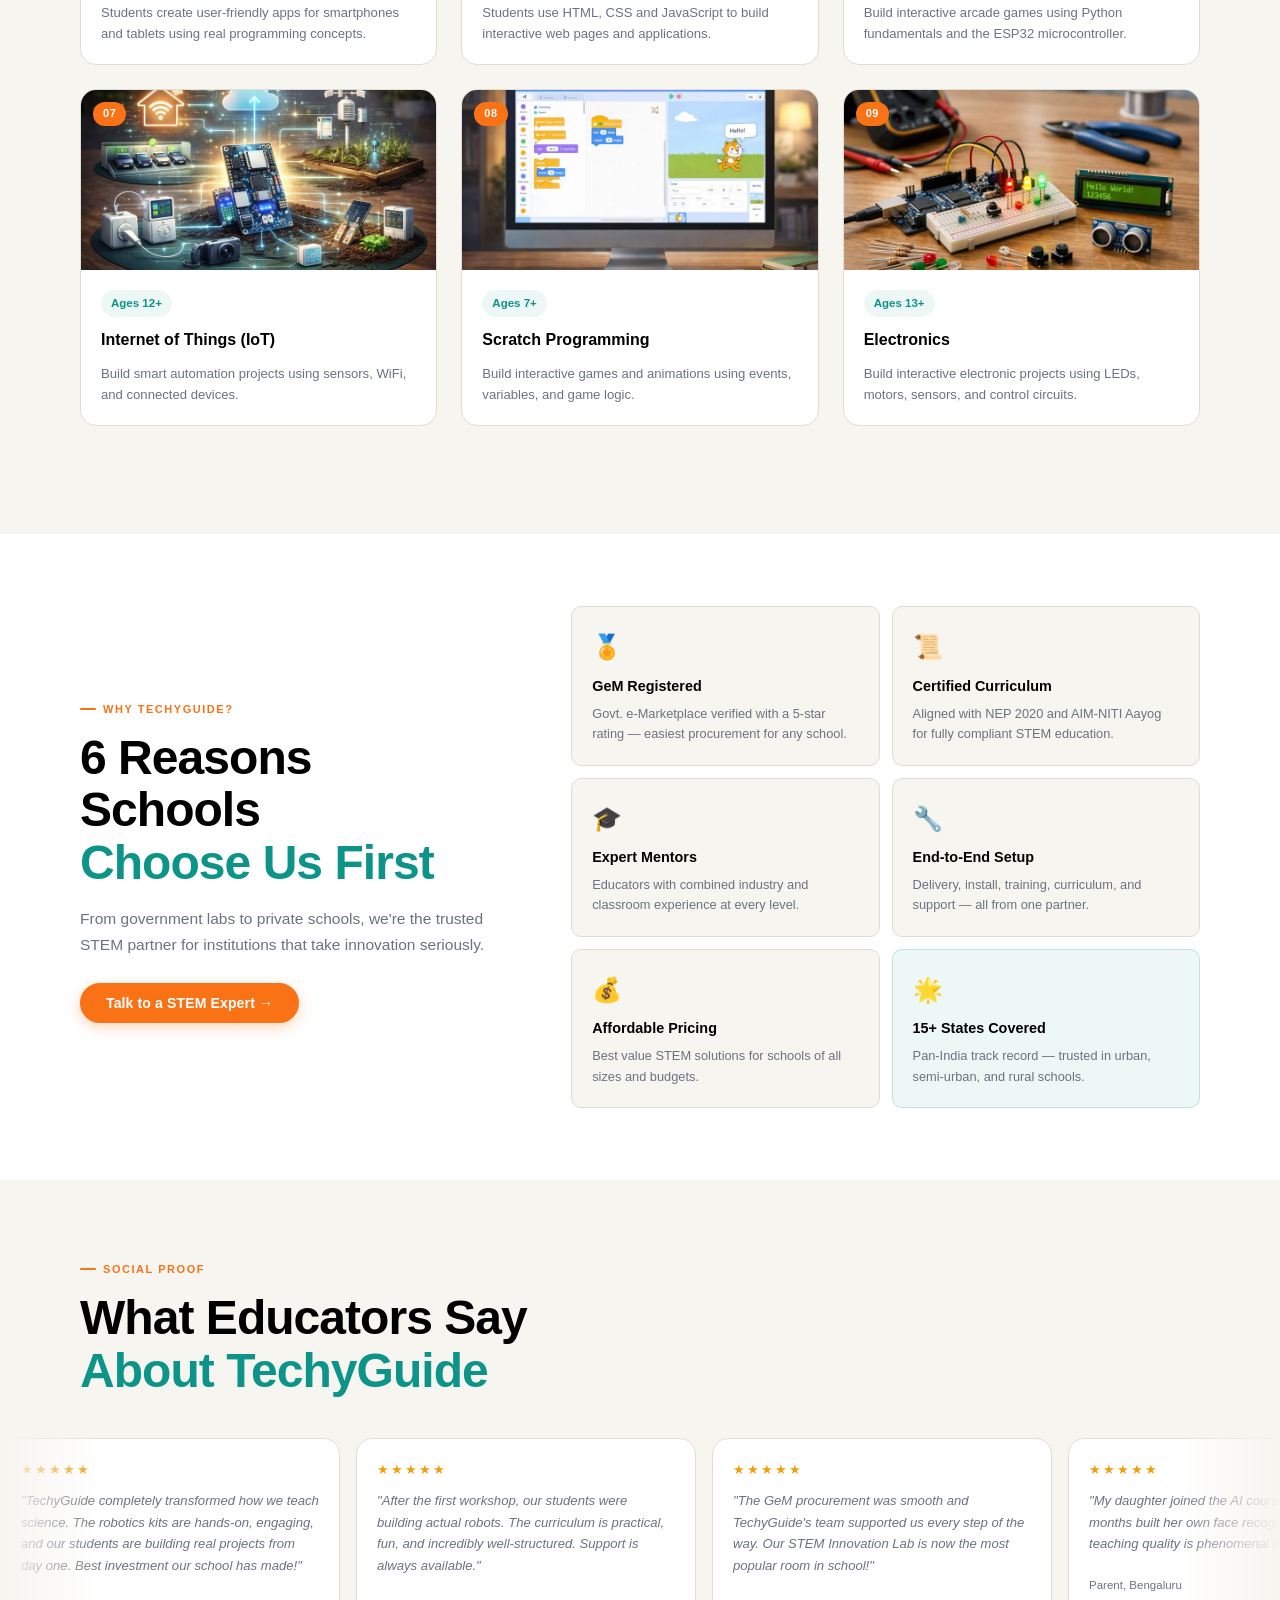
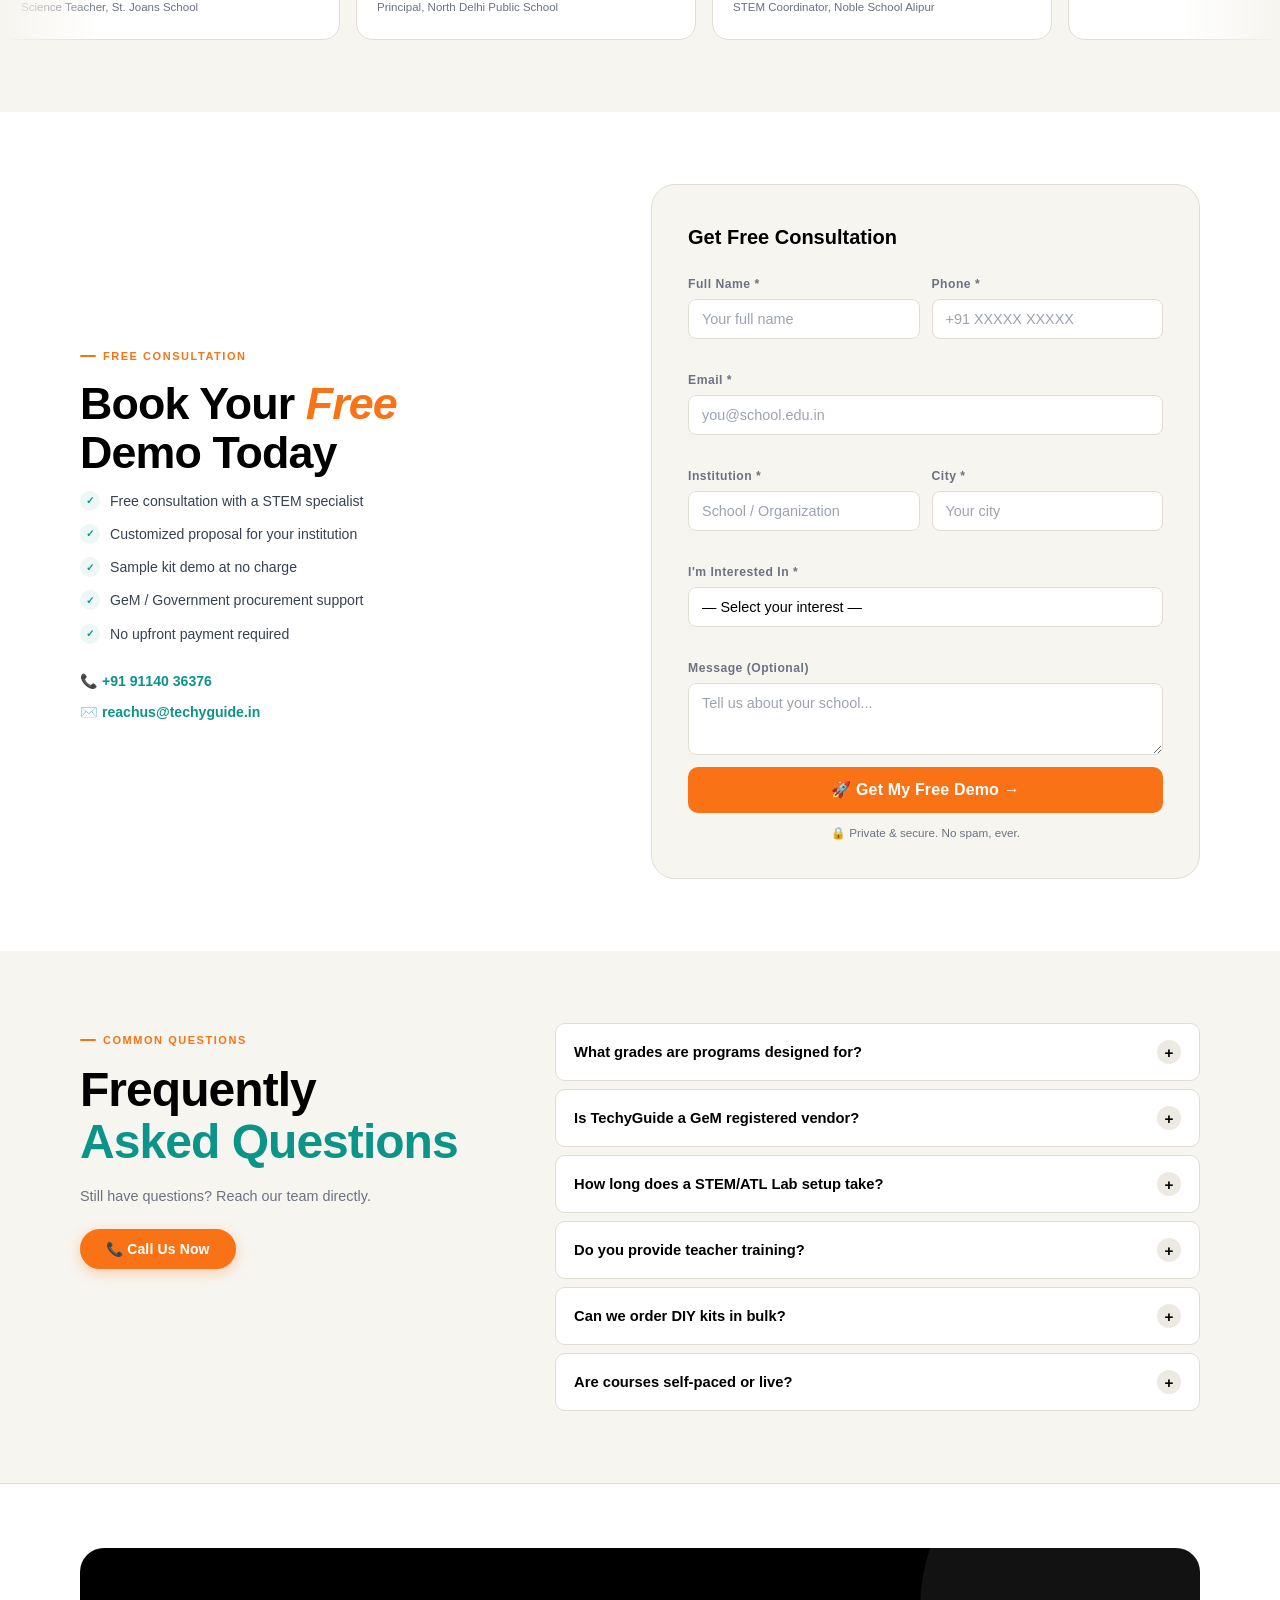
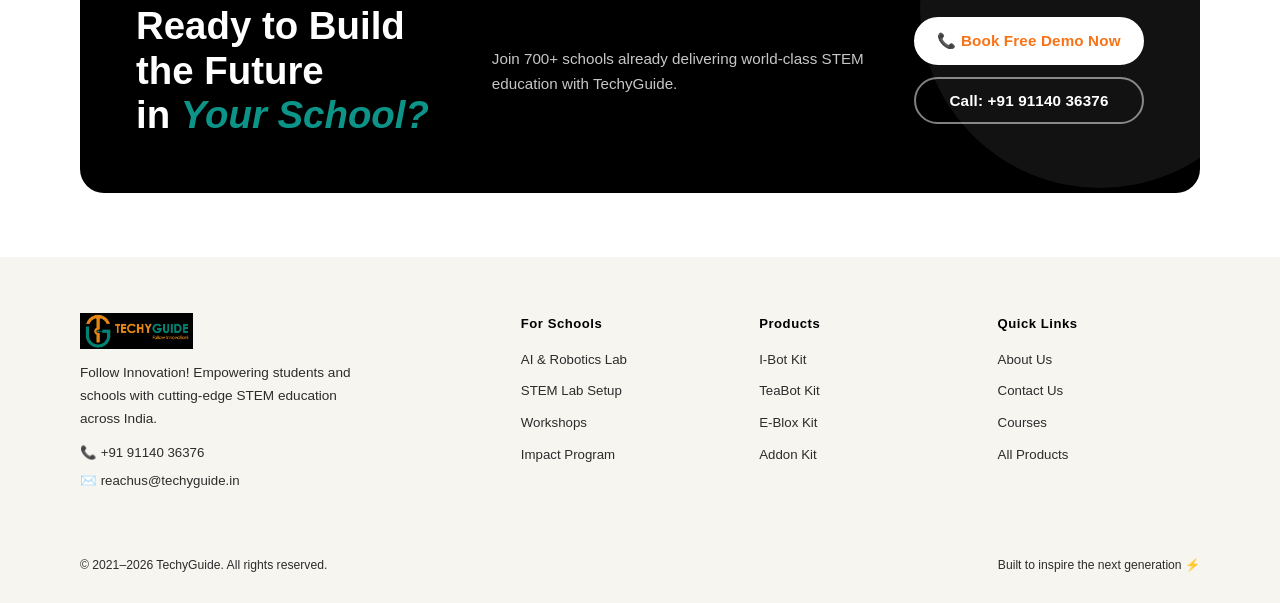
==== commit 10a2ff2a: "added tag in thank you page" ====
--- a/index.html
+++ b/index.html
@@ -19,13 +19,6 @@
     })(window, document, "clarity", "script", "w3prqj41wi");
 </script>
 
-<!-- <script type="text/javascript">
-    (function(c,l,a,r,i,t,y){
-        c[a]=c[a]||function(){(c[a].q=c[a].q||[]).push(arguments)};
-        t=l.createElement(r);t.async=1;t.src="https://www.clarity.ms/tag/"+i;
-        y=l.getElementsByTagName(r)[0];y.parentNode.insertBefore(t,y);
-    })(window, document, "clarity", "script", "v1ti8aomdt");
-</script> -->
 <!-- Google Tag Manager -->
 <script>(function(w,d,s,l,i){w[l]=w[l]||[];w[l].push({'gtm.start':
 new Date().getTime(),event:'gtm.js'});var f=d.getElementsByTagName(s)[0],
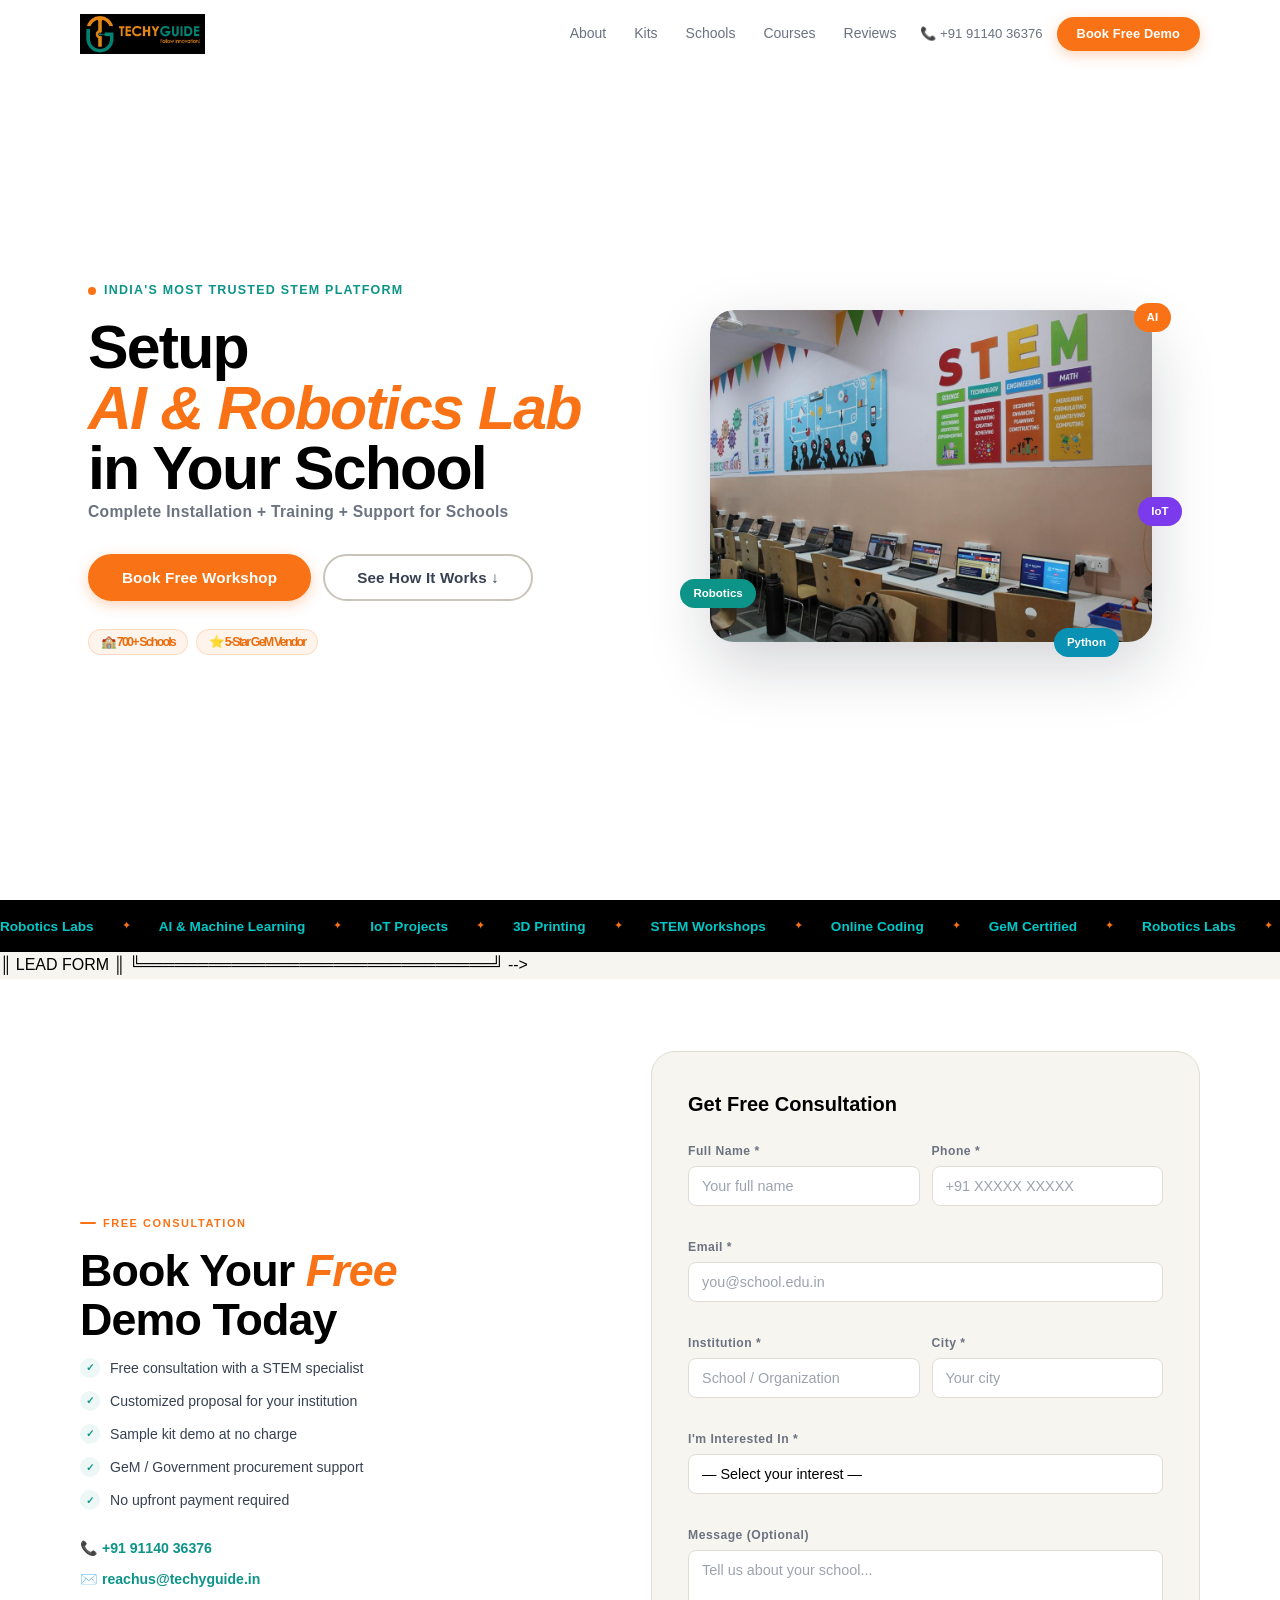
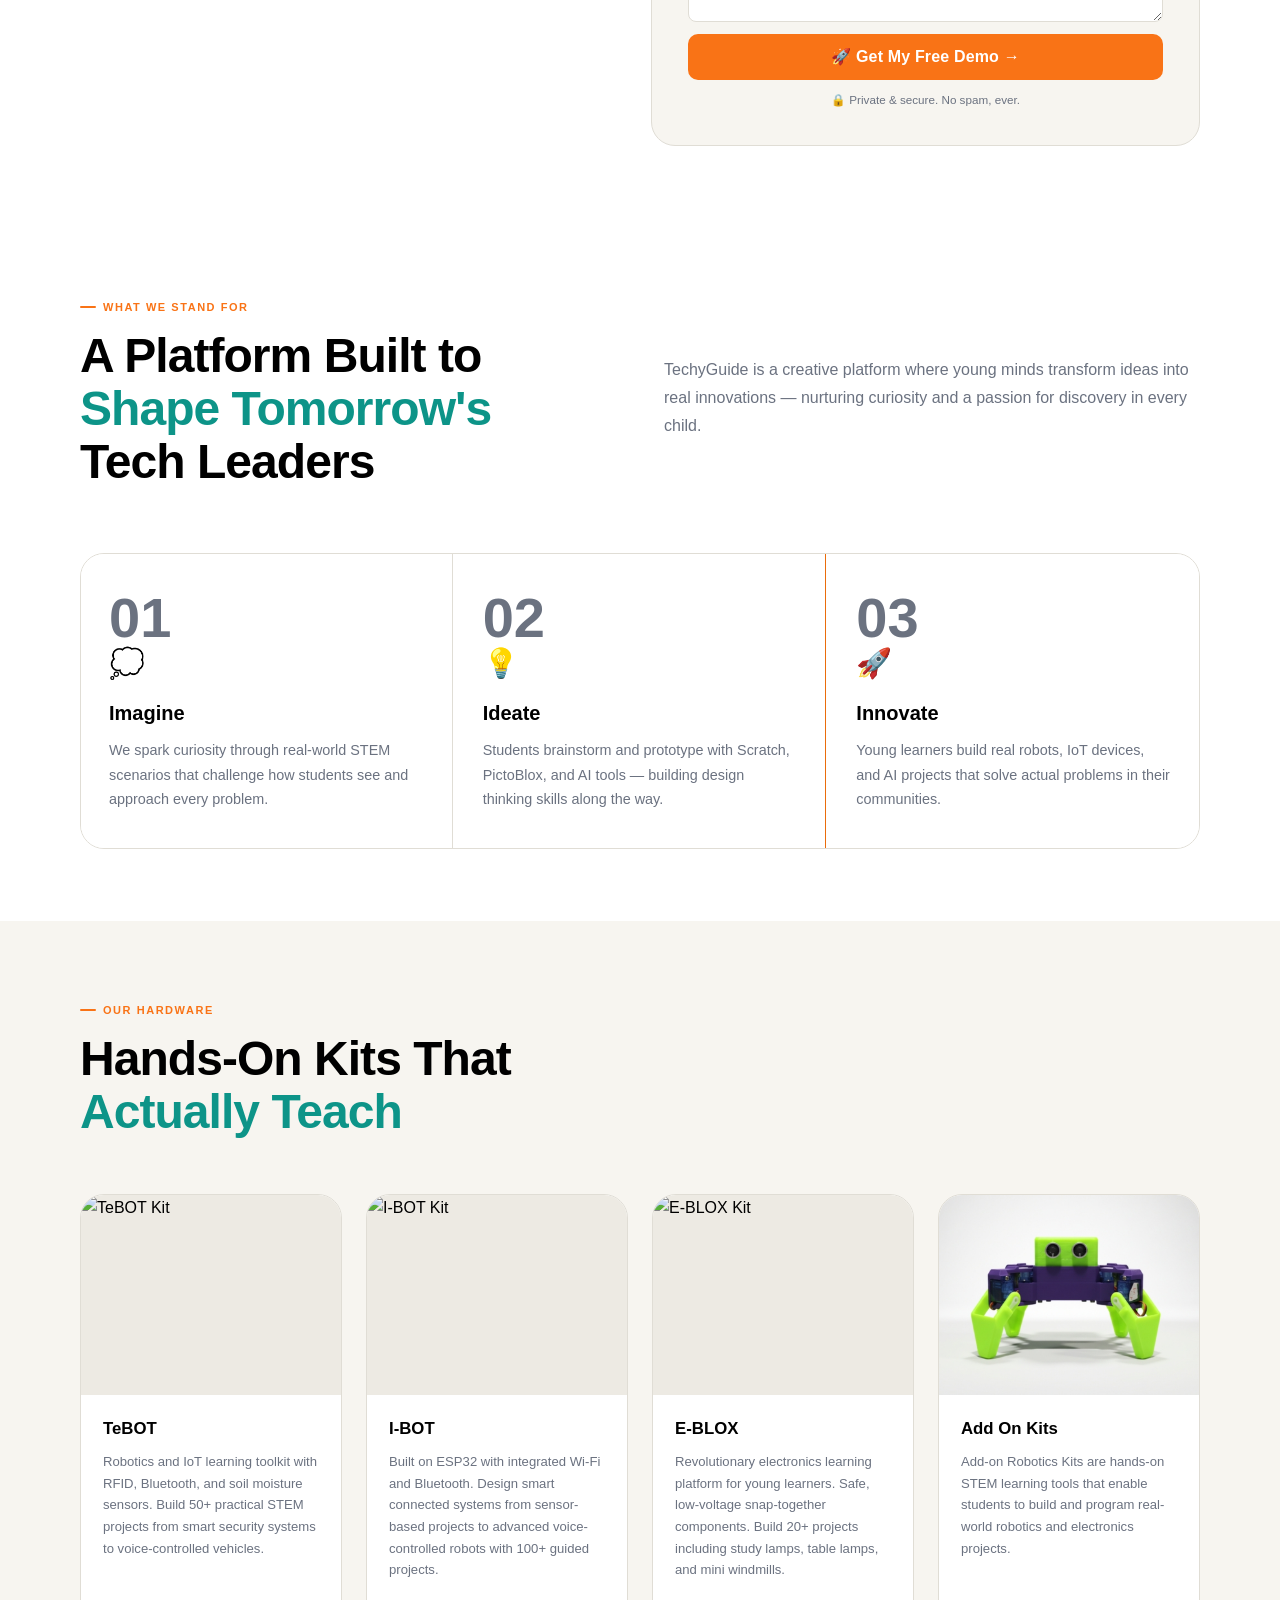
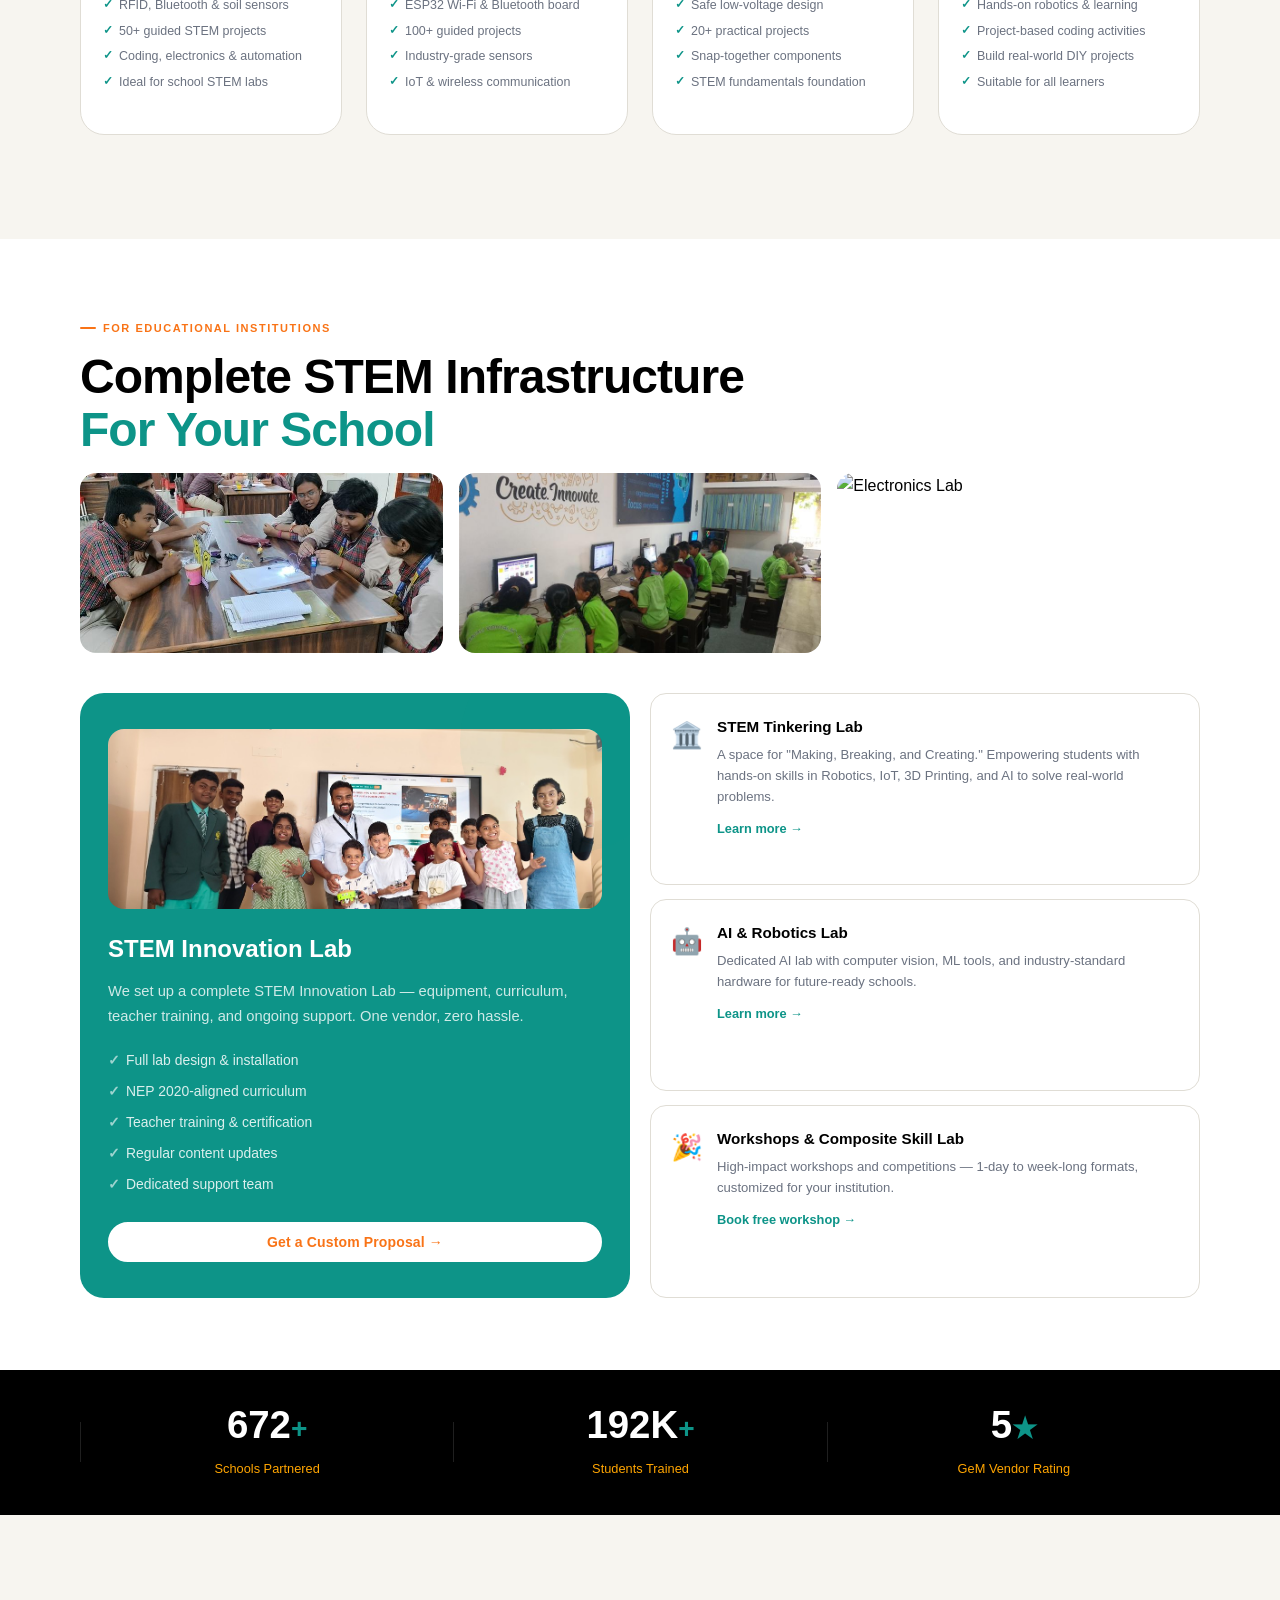
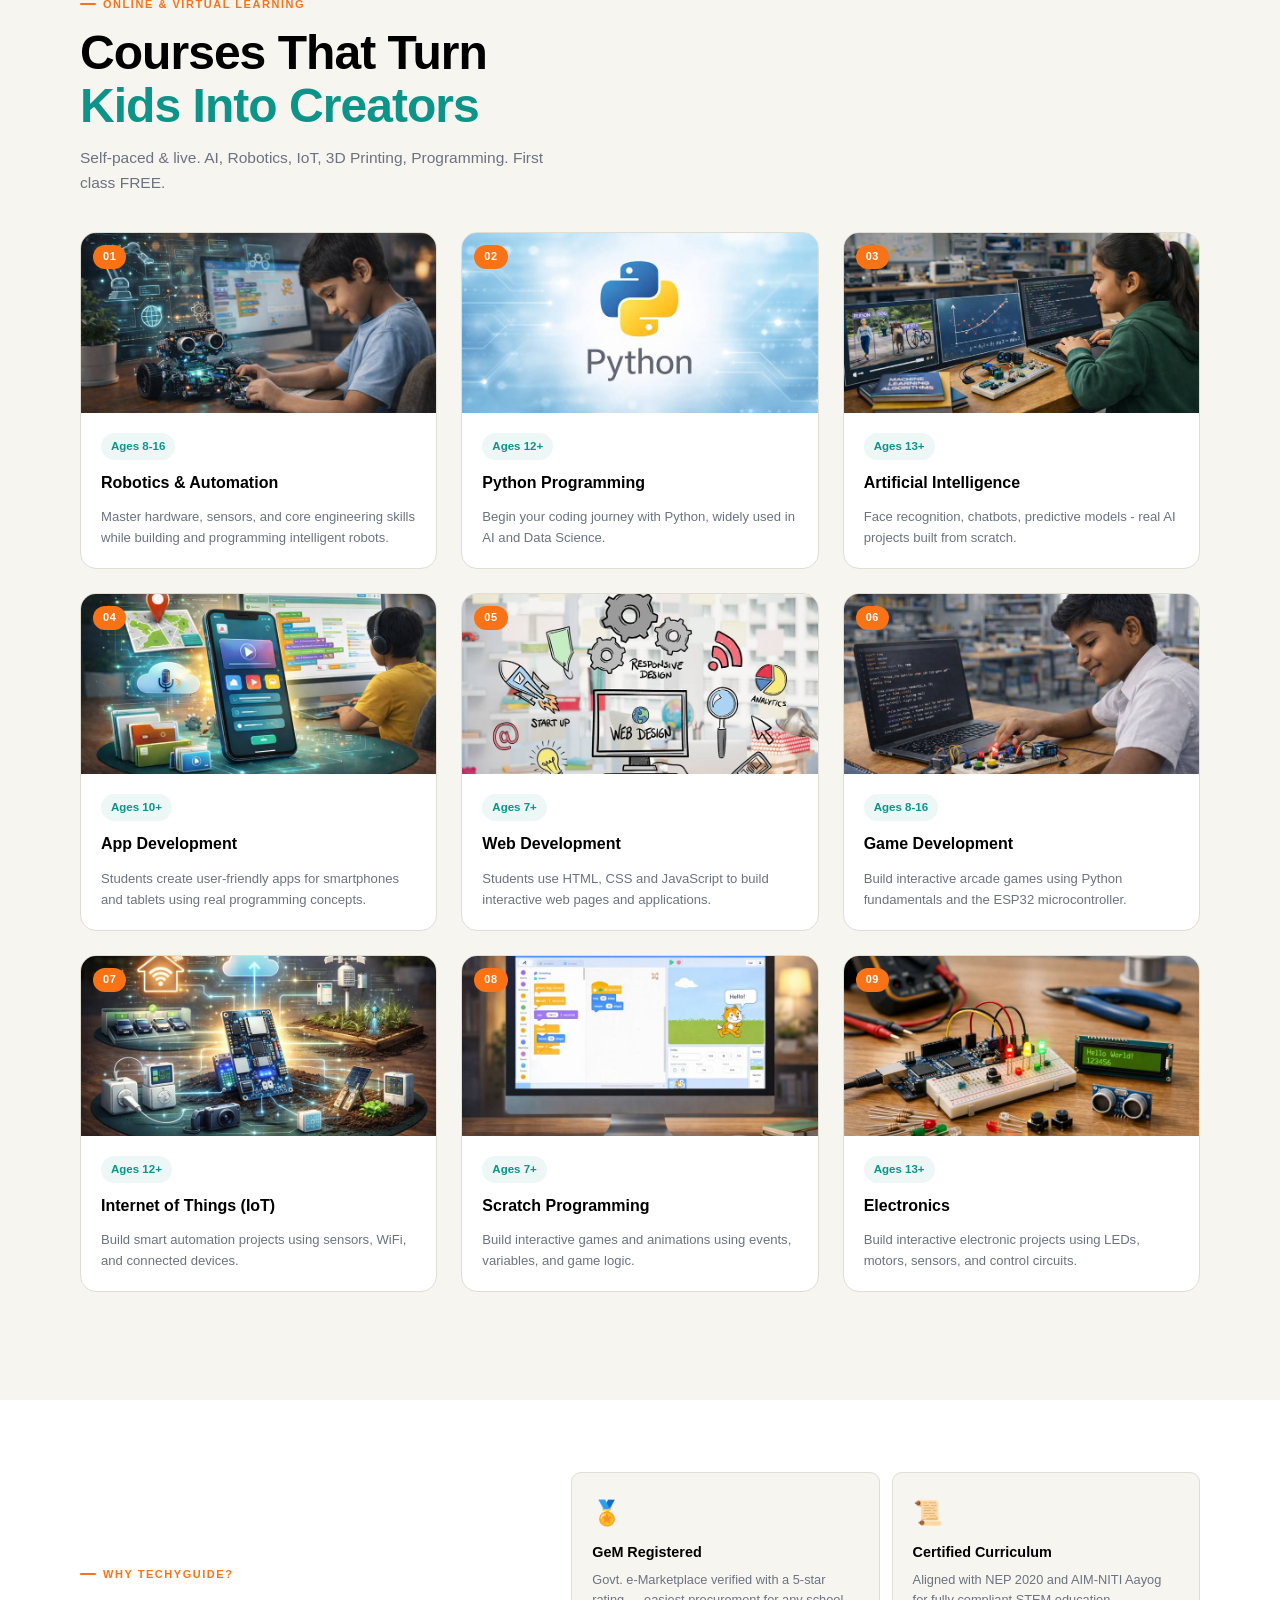
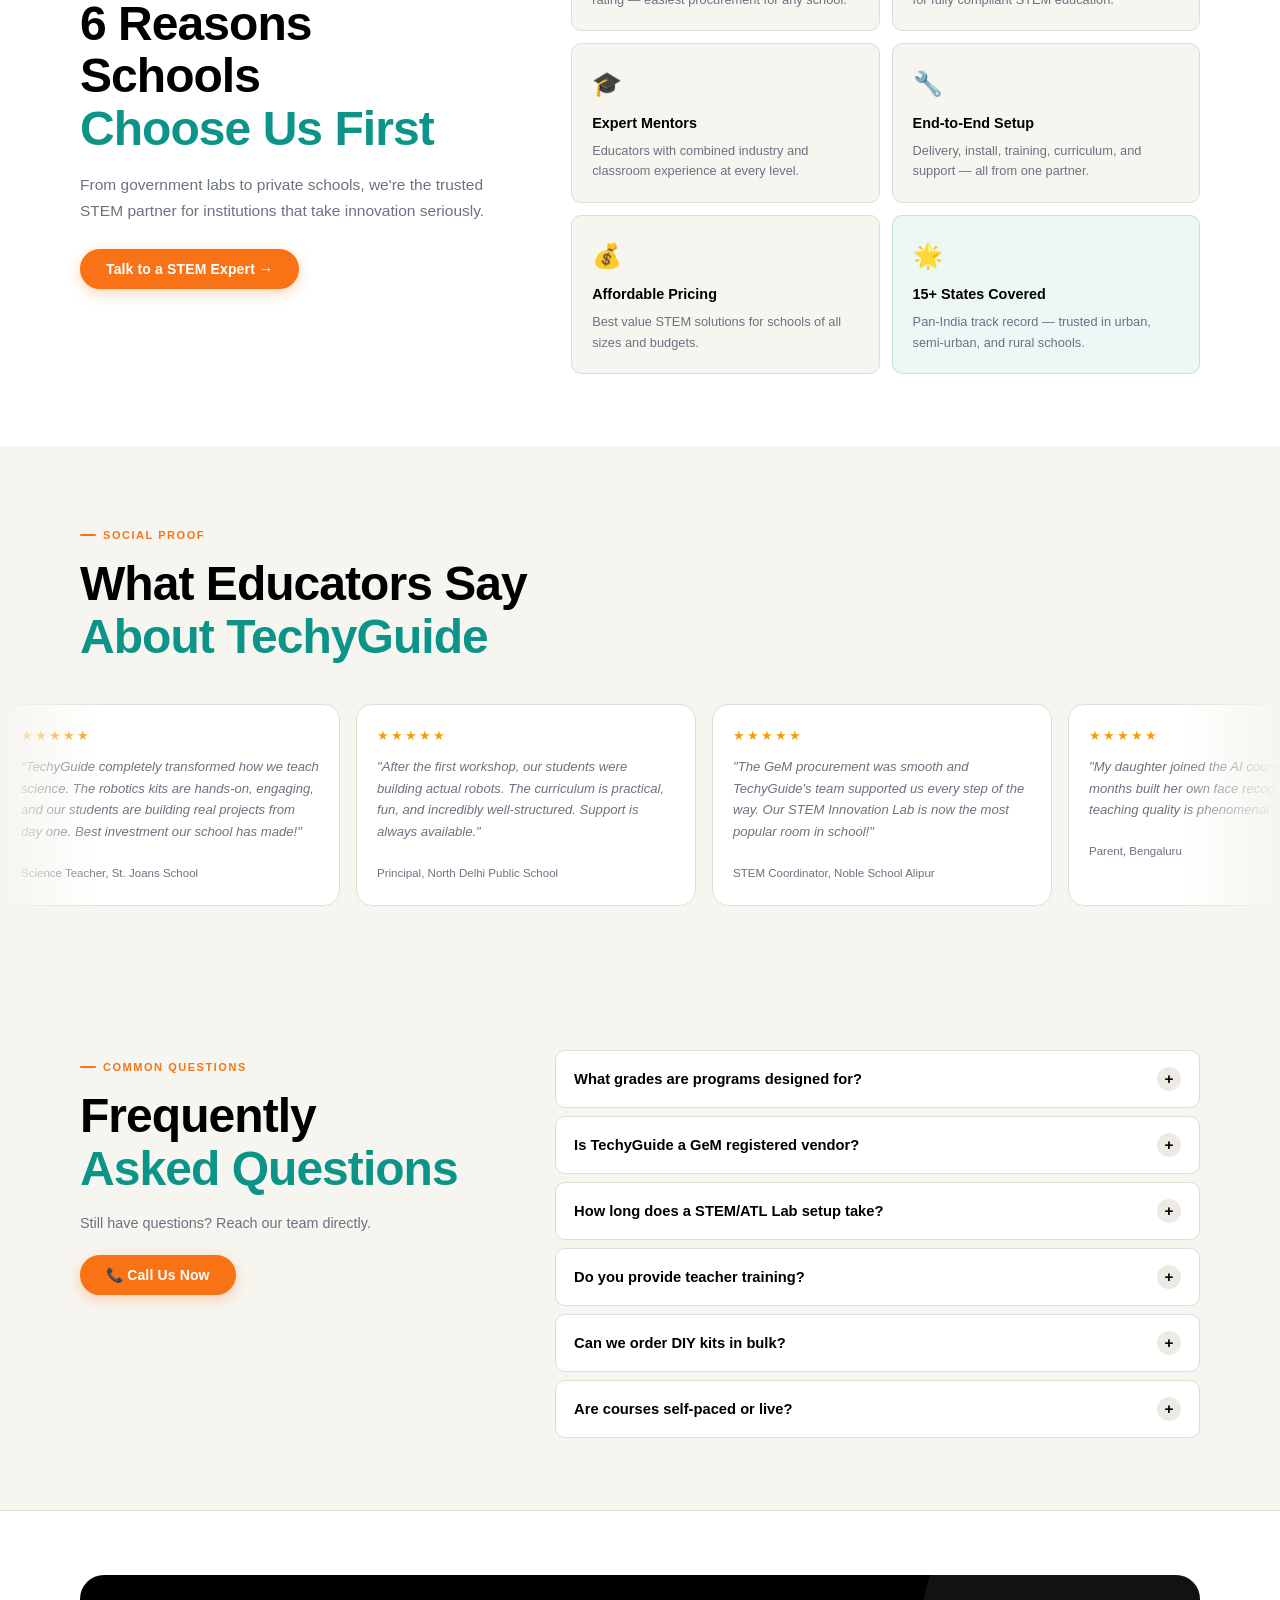
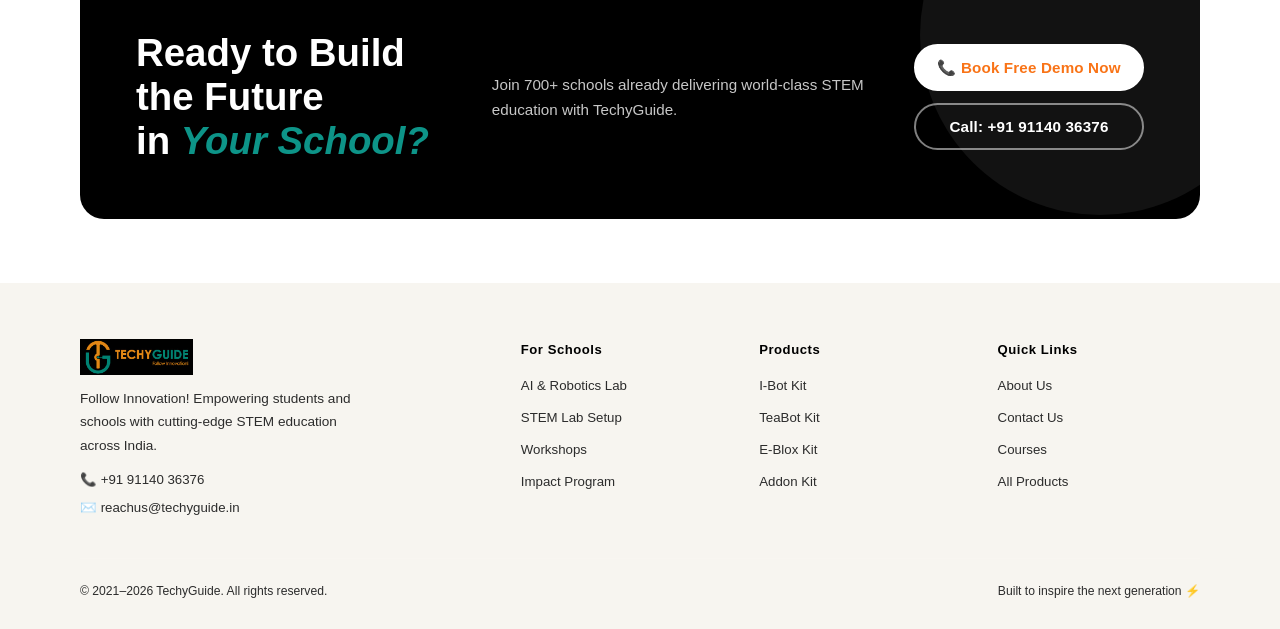
==== commit 361f0766: "Hero: fix letter-spacing on hero-p; move lead-form section after hero/marquee" ====
--- a/index.html
+++ b/index.html
@@ -1,4 +1,4 @@
-﻿<!DOCTYPE html>
+<!DOCTYPE html>
 <html lang="en">
 <head>
   <meta charset="UTF-8"/>
@@ -108,14 +108,12 @@
       </div>
 
       <h1 class="hero-h1 hero-anim-slide">
-        Ignite<br/>
-        <em class="hero-glitch" data-text="Innovation">Innovation</em><br/>
-        In Every<br/>Student.
-      </h1>
+        Setup<br/>
+        <em class="hero-glitch" data-text="Innovation">AI & Robotics Lab</em><br/>
+       in Your School<br/>
 
       <p class="hero-p hero-anim-slide hero-delay-1">
-        AI Labs &middot; Robotics Kits &middot; Live Courses &middot;  <br/>
-        Empowering  across India.
+       Complete Installation + Training + Support for Schools
       </p>
 
       <div class="hero-btns hero-anim-slide hero-delay-2">
@@ -180,6 +178,85 @@
   </div>
 </div>
 
+     ║         LEAD FORM             ║
+     ╚═══════════════════════════════╝ -->
+<section class="section bg-white" id="lead-form">
+  <div class="container">
+    <div class="lead-layout">
+
+      <div class="lead-left reveal">
+        <div class="section-label">Free Consultation</div>
+        <h2 class="lead-title">Book Your <em>Free</em><br/>Demo Today</h2>
+        <!-- <p class="lead-sub">Our STEM expert will reach out within 2 hours. No commitment, no pressure — just real answers for your school.</p> -->
+
+        <div class="lead-perks">
+          <div class="lp"><span class="lp-ck">✓</span>Free consultation with a STEM specialist</div>
+          <div class="lp"><span class="lp-ck">✓</span>Customized proposal for your institution</div>
+          <div class="lp"><span class="lp-ck">✓</span>Sample kit demo at no charge</div>
+          <div class="lp"><span class="lp-ck">✓</span>GeM / Government procurement support</div>
+          <div class="lp"><span class="lp-ck">✓</span>No upfront payment required</div>
+        </div>
+
+        <div class="lead-contacts">
+          <a href="tel:+919114036376" class="contact-chip">📞 +91 91140 36376</a>
+          <a href="mailto:reachus@techyguide.in" class="contact-chip">✉️ reachus@techyguide.in</a>
+        </div>
+      </div>
+
+      <div class="lead-right reveal d2">
+        <form class="lead-form-box" id="mainLeadForm" novalidate>
+          <div class="lfb-top">
+            <h3>Get Free Consultation</h3>
+           
+          </div>
+
+          <div class="frow">
+            <div class="fg"><label for="fname">Full Name *</label><input type="text" id="fname" placeholder="Your full name" name="Full Name" required/><span class="ferr" id="fnameErr"></span></div>
+            <div class="fg"><label for="phone">Phone *</label><input type="tel" id="phone" placeholder="+91 XXXXX XXXXX" name="Phone" required/><span class="ferr" id="phoneErr"></span></div>
+          </div>
+
+          <div class="fg"><label for="email">Email *</label><input type="email" id="email" placeholder="you@school.edu.in" name="Email" required/><span class="ferr" id="emailErr"></span></div>
+
+          <div class="frow">
+            <div class="fg"><label for="institution">Institution *</label><input type="text" id="institution" placeholder="School / Organization" name="Institution" required/><span class="ferr" id="instErr"></span></div>
+            <div class="fg"><label for="city">City *</label><input type="text" id="city" placeholder="Your city" name="City" required/><span class="ferr" id="cityErr"></span></div>
+          </div>
+
+          <div class="fg">
+            <label for="interest">I'm Interested In *</label>
+            <select id="interest" name="Interest" required>
+              <option value="">— Select your interest —</option>
+              <option>STEM Innovation Lab Setup</option>
+              <!-- <option>ATL Lab (Atal Tinkering Lab)</option> -->
+              <option>AI & Robotics Lab</option>
+              <option>School Workshop / Tinkerfest</option>
+              <option>DIY STEM Kits (Bulk Order)</option>
+              <option>Online / Virtual Courses</option>
+              <option>Other / Not Sure Yet</option>
+            </select>
+            <span class="ferr" id="intErr"></span>
+          </div>
+
+          <div class="fg"><label for="msg">Message (Optional)</label><textarea id="msg" rows="3" placeholder="Tell us about your school..." name="Message"></textarea></div>
+
+          <button type="submit" class="btn btn-submit" id="submitBtn">
+            <span id="submitText">🚀 Get My Free Demo →</span>
+            <span id="submitLoader" style="display:none">Sending…</span>
+          </button>
+          <p class="form-note">🔒 Private & secure. No spam, ever.</p>
+
+          <div class="form-success" id="formSuccess" style="display:none">
+            <div style="font-size:2.5rem;margin-bottom:10px">🎉</div>
+            <h4>Request Received!</h4>
+            <p>Our STEM expert will call you .</p>
+          </div>
+        </form>
+      </div>
+    </div>
+  </div>
+</section>
+
+
 <!-- ╔═══════════════════════════════╗
      ║         ABOUT / PILLARS       ║
      ╚═══════════════════════════════╝ -->
@@ -580,83 +657,6 @@
 </section>
 
 <!-- ╔═══════════════════════════════╗
-     ║         LEAD FORM             ║
-     ╚═══════════════════════════════╝ -->
-<section class="section bg-white" id="lead-form">
-  <div class="container">
-    <div class="lead-layout">
-
-      <div class="lead-left reveal">
-        <div class="section-label">Free Consultation</div>
-        <h2 class="lead-title">Book Your <em>Free</em><br/>Demo Today</h2>
-        <!-- <p class="lead-sub">Our STEM expert will reach out within 2 hours. No commitment, no pressure — just real answers for your school.</p> -->
-
-        <div class="lead-perks">
-          <div class="lp"><span class="lp-ck">✓</span>Free consultation with a STEM specialist</div>
-          <div class="lp"><span class="lp-ck">✓</span>Customized proposal for your institution</div>
-          <div class="lp"><span class="lp-ck">✓</span>Sample kit demo at no charge</div>
-          <div class="lp"><span class="lp-ck">✓</span>GeM / Government procurement support</div>
-          <div class="lp"><span class="lp-ck">✓</span>No upfront payment required</div>
-        </div>
-
-        <div class="lead-contacts">
-          <a href="tel:+919114036376" class="contact-chip">📞 +91 91140 36376</a>
-          <a href="mailto:reachus@techyguide.in" class="contact-chip">✉️ reachus@techyguide.in</a>
-        </div>
-      </div>
-
-      <div class="lead-right reveal d2">
-        <form class="lead-form-box" id="mainLeadForm" novalidate>
-          <div class="lfb-top">
-            <h3>Get Free Consultation</h3>
-           
-          </div>
-
-          <div class="frow">
-            <div class="fg"><label for="fname">Full Name *</label><input type="text" id="fname" placeholder="Your full name" name="Full Name" required/><span class="ferr" id="fnameErr"></span></div>
-            <div class="fg"><label for="phone">Phone *</label><input type="tel" id="phone" placeholder="+91 XXXXX XXXXX" name="Phone" required/><span class="ferr" id="phoneErr"></span></div>
-          </div>
-
-          <div class="fg"><label for="email">Email *</label><input type="email" id="email" placeholder="you@school.edu.in" name="Email" required/><span class="ferr" id="emailErr"></span></div>
-
-          <div class="frow">
-            <div class="fg"><label for="institution">Institution *</label><input type="text" id="institution" placeholder="School / Organization" name="Institution" required/><span class="ferr" id="instErr"></span></div>
-            <div class="fg"><label for="city">City *</label><input type="text" id="city" placeholder="Your city" name="City" required/><span class="ferr" id="cityErr"></span></div>
-          </div>
-
-          <div class="fg">
-            <label for="interest">I'm Interested In *</label>
-            <select id="interest" name="Interest" required>
-              <option value="">— Select your interest —</option>
-              <option>STEM Innovation Lab Setup</option>
-              <!-- <option>ATL Lab (Atal Tinkering Lab)</option> -->
-              <option>AI & Robotics Lab</option>
-              <option>School Workshop / Tinkerfest</option>
-              <option>DIY STEM Kits (Bulk Order)</option>
-              <option>Online / Virtual Courses</option>
-              <option>Other / Not Sure Yet</option>
-            </select>
-            <span class="ferr" id="intErr"></span>
-          </div>
-
-          <div class="fg"><label for="msg">Message (Optional)</label><textarea id="msg" rows="3" placeholder="Tell us about your school..." name="Message"></textarea></div>
-
-          <button type="submit" class="btn btn-submit" id="submitBtn">
-            <span id="submitText">🚀 Get My Free Demo →</span>
-            <span id="submitLoader" style="display:none">Sending…</span>
-          </button>
-          <p class="form-note">🔒 Private & secure. No spam, ever.</p>
-
-          <div class="form-success" id="formSuccess" style="display:none">
-            <div style="font-size:2.5rem;margin-bottom:10px">🎉</div>
-            <h4>Request Received!</h4>
-            <p>Our STEM expert will call you .</p>
-          </div>
-        </form>
-      </div>
-    </div>
-  </div>
-</section>
 
 <!-- ╔═══════════════════════════════╗
      ║            FAQ                ║
--- a/styles.css
+++ b/styles.css
@@ -166,11 +166,11 @@
 @keyframes blink { 0%,100%{opacity:1} 50%{opacity:.25} }
 
 .hero-h1 {
-  font-family:var(--fd); font-size:clamp(3.2rem,10vw,5.5rem);
+  font-family:var(--fd); font-size:clamp(2.2rem,6vw,3.8rem);
   font-weight:900; line-height:1.0; letter-spacing:-.03em; color:var(--ink); margin-bottom:20px;
 }
 .hero-h1 em { font-style:italic; color:var(--orange); -webkit-text-fill-color:var(--orange); }
-.hero-p { font-size:.975rem; color:var(--ink-3); line-height:1.7; margin-bottom:28px; }
+.hero-p { font-size:.975rem; color:var(--ink-3); line-height:1.7; margin-bottom:28px; letter-spacing:0.02em; }
 .hero-p strong { color:var(--ink); }
 .hero-btns { display:flex; flex-wrap:wrap; gap:12px; margin-bottom:28px; }
 .trust-row { display:flex; flex-wrap:wrap; gap:8px; }
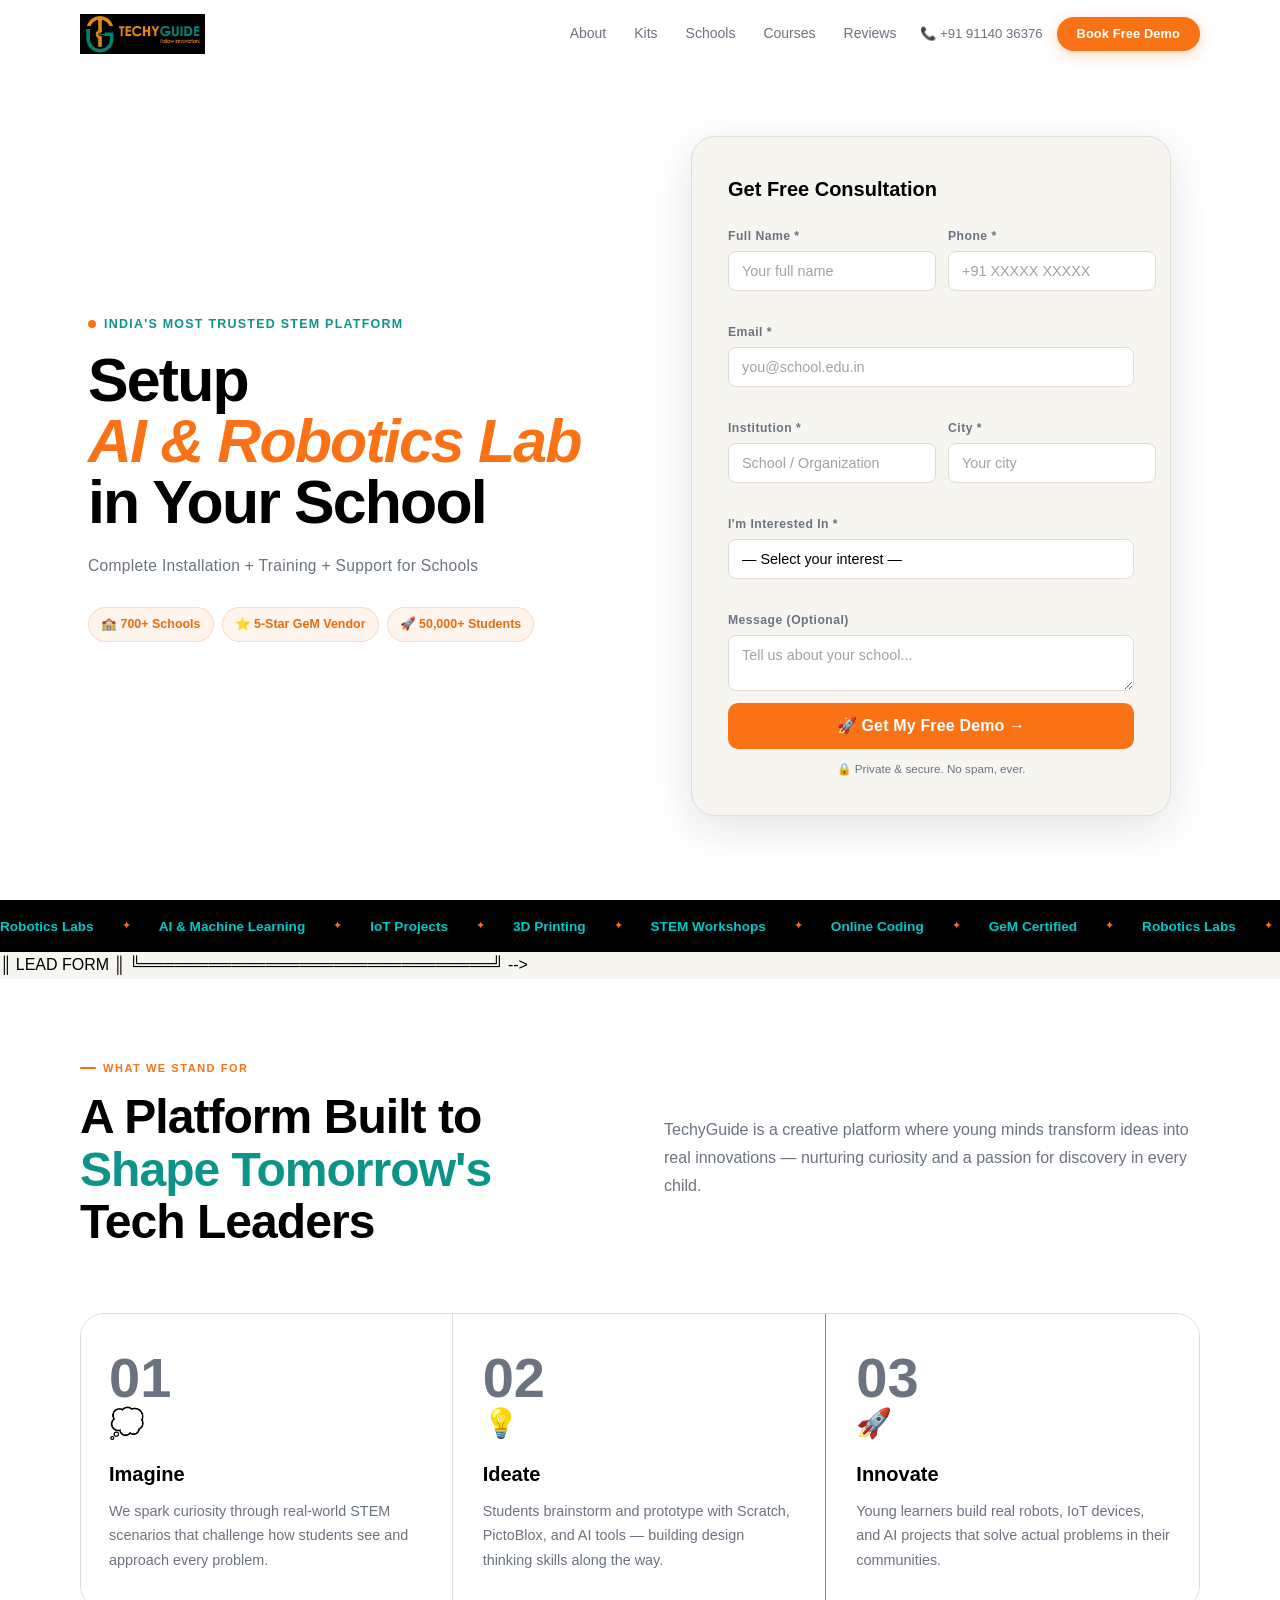
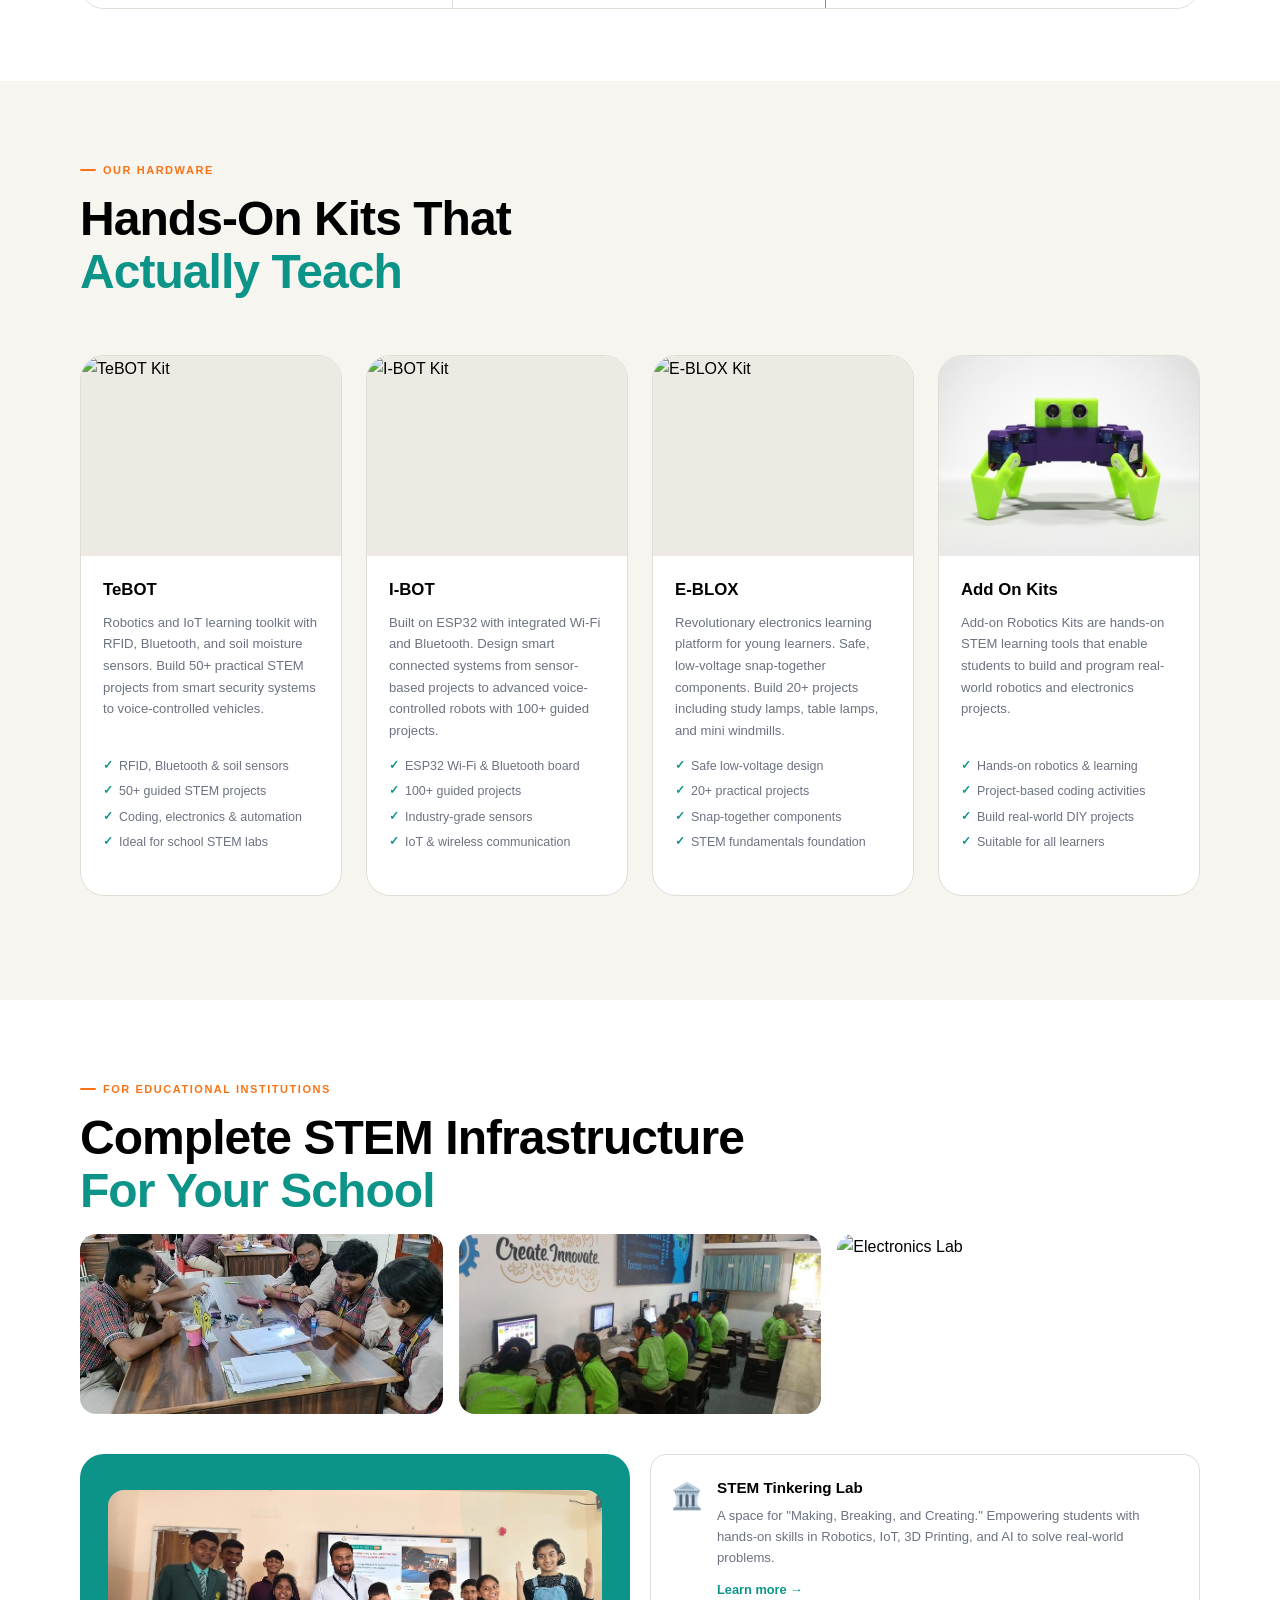
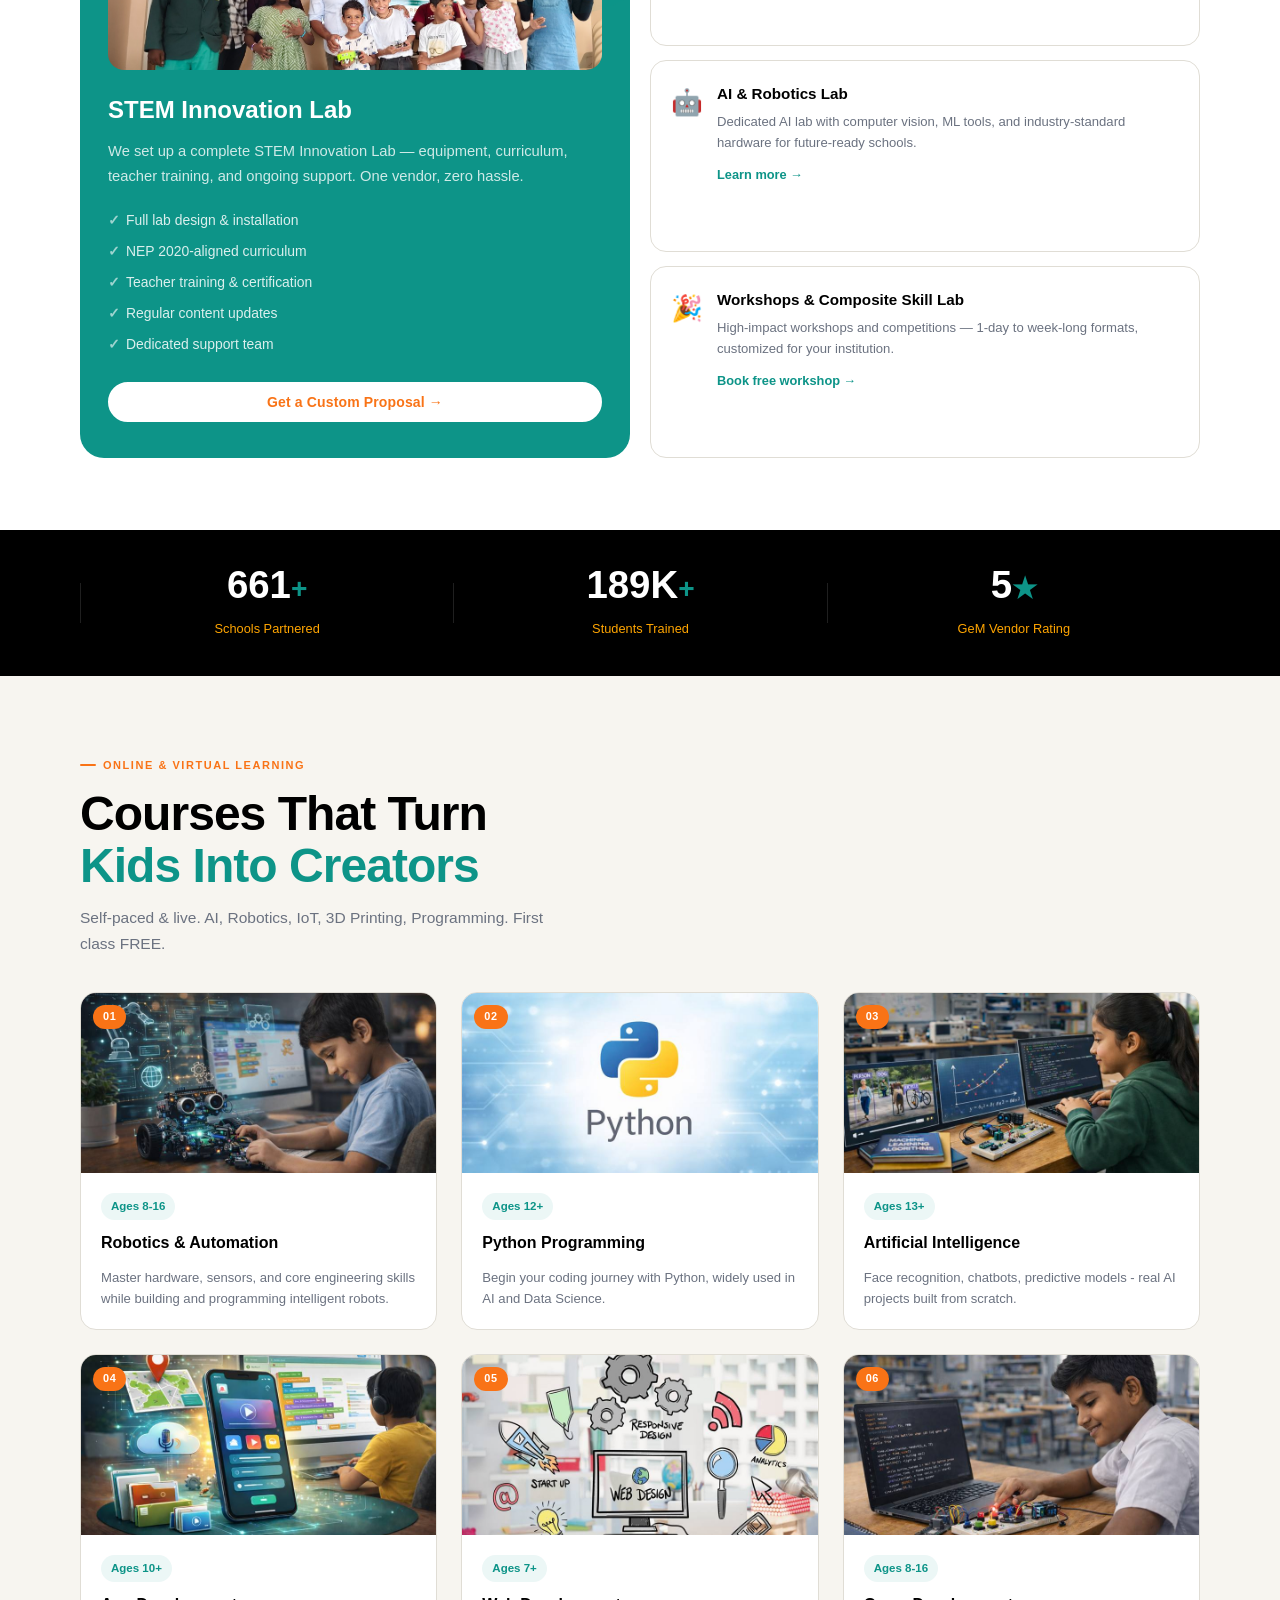
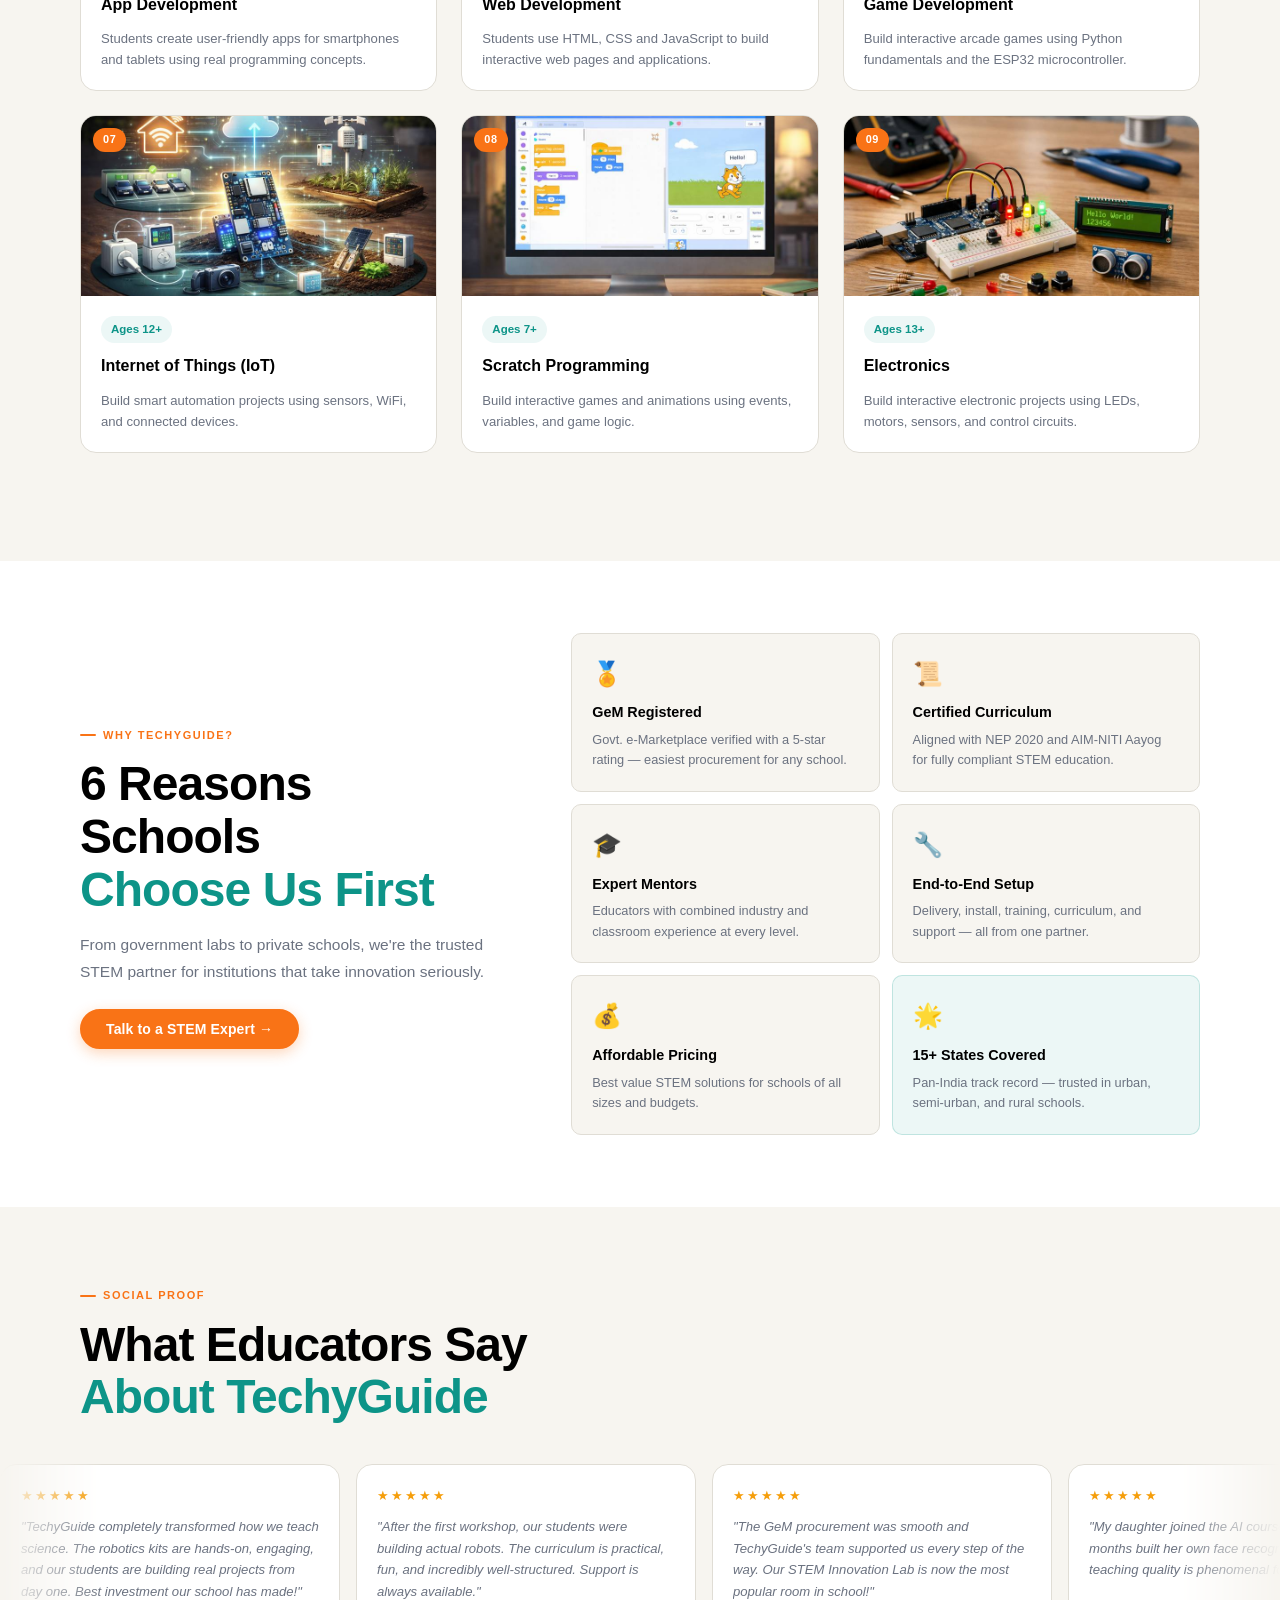
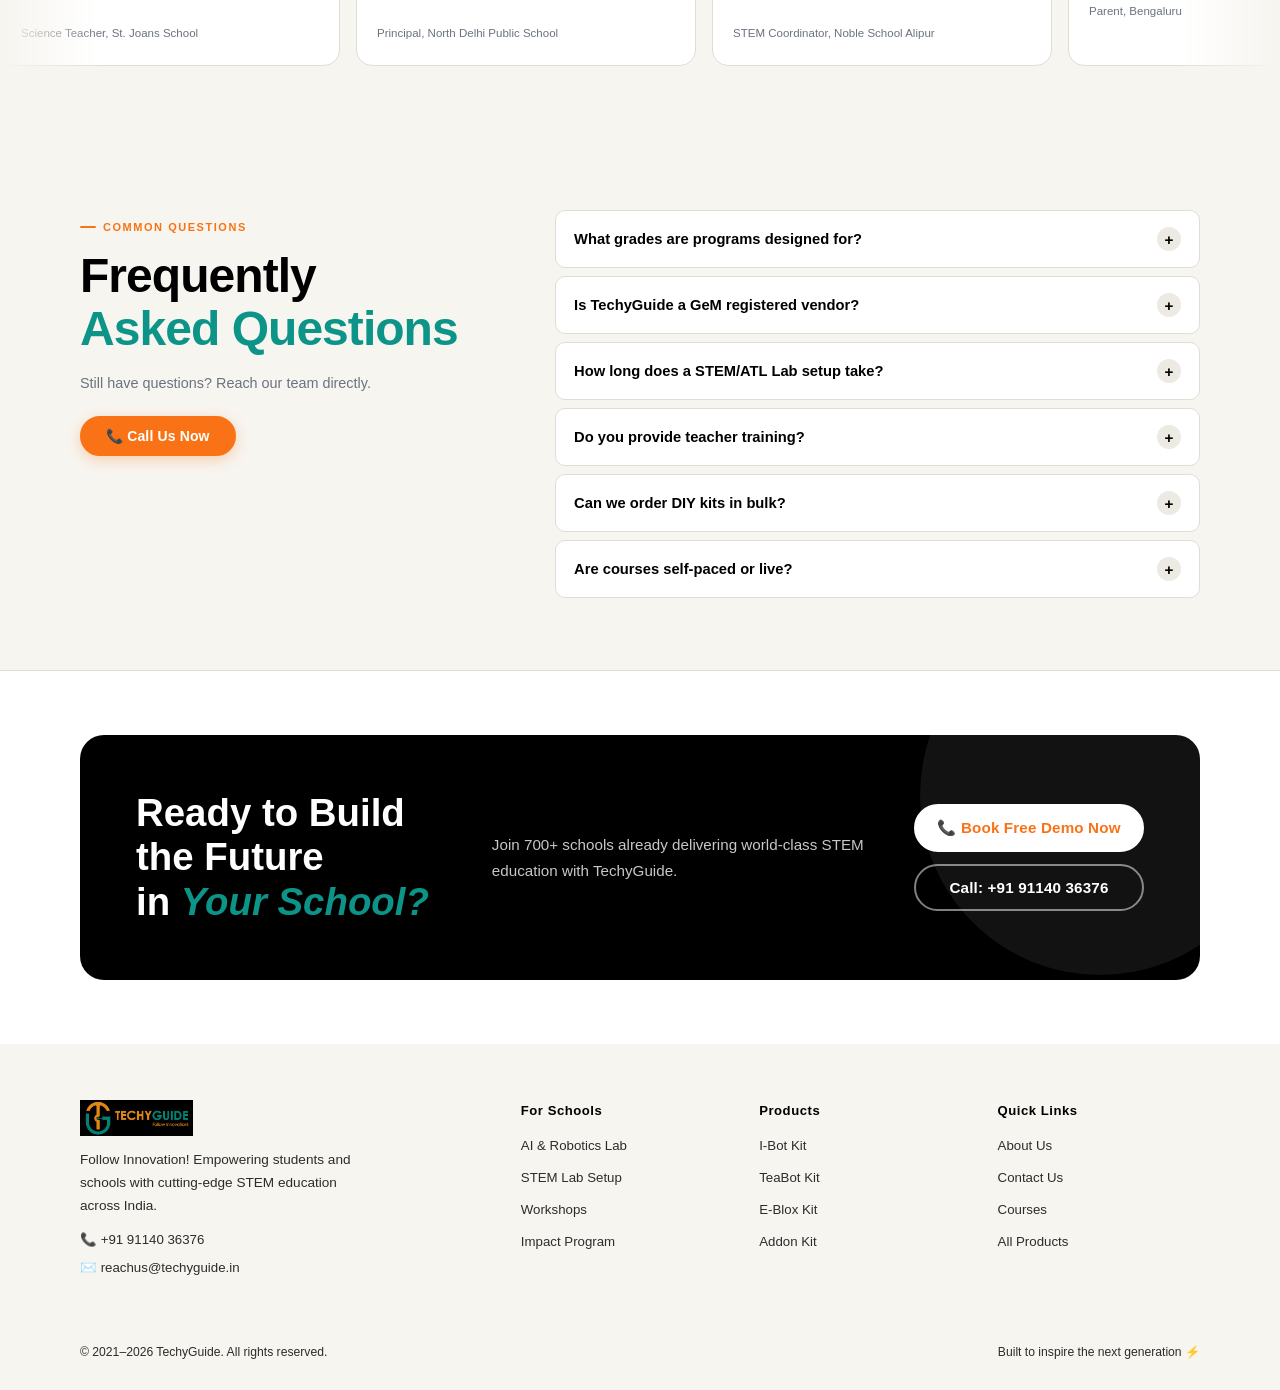
==== commit cff49f43: "Hero: embed lead form on right side, remove standalone lead-form section" ====
--- a/index.html
+++ b/index.html
@@ -99,57 +99,65 @@
      ╚═══════════════════════════════╝ -->
 <section class="hero" id="home">
   <div class="hero-bg"></div>
-
   <div class="container hero-inner">
     <div class="hero-text">
-
       <div class="eyebrow hero-anim-fade">
         <span class="ey-dot"></span> India's Most Trusted STEM Platform
       </div>
-
       <h1 class="hero-h1 hero-anim-slide">
         Setup<br/>
-        <em class="hero-glitch" data-text="Innovation">AI & Robotics Lab</em><br/>
-       in Your School<br/>
-
+        <em class="hero-glitch" data-text="Innovation">AI &amp; Robotics Lab</em><br/>
+        in Your School
+      </h1>
       <p class="hero-p hero-anim-slide hero-delay-1">
-       Complete Installation + Training + Support for Schools
+        Complete Installation + Training + Support for Schools
       </p>
-
-      <div class="hero-btns hero-anim-slide hero-delay-2">
-        <a href="#lead-form" class="btn btn-primary btn-lg pulse">Book Free Workshop</a>
-        <a href="#about" class="btn btn-ghost btn-lg">See How It Works &darr;</a>
-      </div>
-
       <div class="trust-row hero-anim-slide hero-delay-3">
-        <!-- <div class="trust-pill">&#127885; 50+ ATL Labs</div> -->
         <div class="trust-pill">&#127979; 700+ Schools</div>
         <div class="trust-pill">&#11088; 5-Star GeM Vendor</div>
-      </div>
-
-    </div>
-
-    <!-- Right: floating hero image -->
-    <div class="hero-img-wrap hero-anim-fade hero-delay-1" id="heroImgWrap">
-      <div class="hi-ring"></div>
-      <div class="hi-ring2"></div>
-      <div class="hi-dot"></div>
-      <div class="hi-dot"></div>
-      <div class="hi-dot"></div>
-      <div class="hi-dot"></div>
-      <div class="hi-dot"></div>
-      <div class="hi-orb"></div>
-      <!-- floating tech tags -->
-      <div class="htag htag-1">AI</div>
-      <div class="htag htag-2">Robotics</div>
-      <div class="htag htag-3">IoT</div>
-      <div class="htag htag-4">Python</div>
-      <img
-        src="assets/Hero1.jpg"
-        alt="Students working on STEM project"
-        class="hero-float-img"
-        fetchpriority="high"
-      />
+        <div class="trust-pill">&#128640; 50,000+ Students</div>
+      </div>
+    </div>
+    <!-- Right: inline lead form -->
+    <div class="hero-form-wrap hero-anim-fade hero-delay-1">
+      <form class="lead-form-box" id="mainLeadForm" novalidate>
+        <div class="lfb-top">
+          <h3>Get Free Consultation</h3>
+        </div>
+        <div class="frow">
+          <div class="fg"><label for="fname">Full Name *</label><input type="text" id="fname" placeholder="Your full name" name="Full Name" required/><span class="ferr" id="fnameErr"></span></div>
+          <div class="fg"><label for="phone">Phone *</label><input type="tel" id="phone" placeholder="+91 XXXXX XXXXX" name="Phone" required/><span class="ferr" id="phoneErr"></span></div>
+        </div>
+        <div class="fg"><label for="email">Email *</label><input type="email" id="email" placeholder="you@school.edu.in" name="Email" required/><span class="ferr" id="emailErr"></span></div>
+        <div class="frow">
+          <div class="fg"><label for="institution">Institution *</label><input type="text" id="institution" placeholder="School / Organization" name="Institution" required/><span class="ferr" id="instErr"></span></div>
+          <div class="fg"><label for="city">City *</label><input type="text" id="city" placeholder="Your city" name="City" required/><span class="ferr" id="cityErr"></span></div>
+        </div>
+        <div class="fg">
+          <label for="interest">I'm Interested In *</label>
+          <select id="interest" name="Interest" required>
+            <option value="">&#8212; Select your interest &#8212;</option>
+            <option>STEM Innovation Lab Setup</option>
+            <option>AI &amp; Robotics Lab</option>
+            <option>School Workshop / Tinkerfest</option>
+            <option>DIY STEM Kits (Bulk Order)</option>
+            <option>Online / Virtual Courses</option>
+            <option>Other / Not Sure Yet</option>
+          </select>
+          <span class="ferr" id="intErr"></span>
+        </div>
+        <div class="fg"><label for="msg">Message (Optional)</label><textarea id="msg" rows="2" placeholder="Tell us about your school..." name="Message"></textarea></div>
+        <button type="submit" class="btn btn-submit" id="submitBtn">
+          <span id="submitText">&#128640; Get My Free Demo &#8594;</span>
+          <span id="submitLoader" style="display:none">Sending&#8230;</span>
+        </button>
+        <p class="form-note">&#128274; Private &amp; secure. No spam, ever.</p>
+        <div class="form-success" id="formSuccess" style="display:none">
+          <div style="font-size:2.5rem;margin-bottom:10px">&#127881;</div>
+          <h4>Request Received!</h4>
+          <p>Our STEM expert will call you <strong>very soon</strong>.</p>
+        </div>
+      </form>
     </div>
   </div>
 </section>
@@ -180,81 +188,6 @@
 
      ║         LEAD FORM             ║
      ╚═══════════════════════════════╝ -->
-<section class="section bg-white" id="lead-form">
-  <div class="container">
-    <div class="lead-layout">
-
-      <div class="lead-left reveal">
-        <div class="section-label">Free Consultation</div>
-        <h2 class="lead-title">Book Your <em>Free</em><br/>Demo Today</h2>
-        <!-- <p class="lead-sub">Our STEM expert will reach out within 2 hours. No commitment, no pressure — just real answers for your school.</p> -->
-
-        <div class="lead-perks">
-          <div class="lp"><span class="lp-ck">✓</span>Free consultation with a STEM specialist</div>
-          <div class="lp"><span class="lp-ck">✓</span>Customized proposal for your institution</div>
-          <div class="lp"><span class="lp-ck">✓</span>Sample kit demo at no charge</div>
-          <div class="lp"><span class="lp-ck">✓</span>GeM / Government procurement support</div>
-          <div class="lp"><span class="lp-ck">✓</span>No upfront payment required</div>
-        </div>
-
-        <div class="lead-contacts">
-          <a href="tel:+919114036376" class="contact-chip">📞 +91 91140 36376</a>
-          <a href="mailto:reachus@techyguide.in" class="contact-chip">✉️ reachus@techyguide.in</a>
-        </div>
-      </div>
-
-      <div class="lead-right reveal d2">
-        <form class="lead-form-box" id="mainLeadForm" novalidate>
-          <div class="lfb-top">
-            <h3>Get Free Consultation</h3>
-           
-          </div>
-
-          <div class="frow">
-            <div class="fg"><label for="fname">Full Name *</label><input type="text" id="fname" placeholder="Your full name" name="Full Name" required/><span class="ferr" id="fnameErr"></span></div>
-            <div class="fg"><label for="phone">Phone *</label><input type="tel" id="phone" placeholder="+91 XXXXX XXXXX" name="Phone" required/><span class="ferr" id="phoneErr"></span></div>
-          </div>
-
-          <div class="fg"><label for="email">Email *</label><input type="email" id="email" placeholder="you@school.edu.in" name="Email" required/><span class="ferr" id="emailErr"></span></div>
-
-          <div class="frow">
-            <div class="fg"><label for="institution">Institution *</label><input type="text" id="institution" placeholder="School / Organization" name="Institution" required/><span class="ferr" id="instErr"></span></div>
-            <div class="fg"><label for="city">City *</label><input type="text" id="city" placeholder="Your city" name="City" required/><span class="ferr" id="cityErr"></span></div>
-          </div>
-
-          <div class="fg">
-            <label for="interest">I'm Interested In *</label>
-            <select id="interest" name="Interest" required>
-              <option value="">— Select your interest —</option>
-              <option>STEM Innovation Lab Setup</option>
-              <!-- <option>ATL Lab (Atal Tinkering Lab)</option> -->
-              <option>AI & Robotics Lab</option>
-              <option>School Workshop / Tinkerfest</option>
-              <option>DIY STEM Kits (Bulk Order)</option>
-              <option>Online / Virtual Courses</option>
-              <option>Other / Not Sure Yet</option>
-            </select>
-            <span class="ferr" id="intErr"></span>
-          </div>
-
-          <div class="fg"><label for="msg">Message (Optional)</label><textarea id="msg" rows="3" placeholder="Tell us about your school..." name="Message"></textarea></div>
-
-          <button type="submit" class="btn btn-submit" id="submitBtn">
-            <span id="submitText">🚀 Get My Free Demo →</span>
-            <span id="submitLoader" style="display:none">Sending…</span>
-          </button>
-          <p class="form-note">🔒 Private & secure. No spam, ever.</p>
-
-          <div class="form-success" id="formSuccess" style="display:none">
-            <div style="font-size:2.5rem;margin-bottom:10px">🎉</div>
-            <h4>Request Received!</h4>
-            <p>Our STEM expert will call you .</p>
-          </div>
-        </form>
-      </div>
-    </div>
-  </div>
-</section>
 
 
 <!-- ╔═══════════════════════════════╗
--- a/styles.css
+++ b/styles.css
@@ -161,6 +161,13 @@
   display:grid; grid-template-columns:1fr; gap:40px; align-items:center;
   padding:48px 20px 64px;
 }
+
+/* Hero inline form */
+.hero-form-wrap { display:none; }
+@media(min-width:900px) {
+  .hero-form-wrap { display:flex; align-items:center; justify-content:center; }
+  .hero-form-wrap .lead-form-box { width:100%; max-width:480px; box-shadow:var(--sh-lg); }
+}
 .eyebrow { display:inline-flex; align-items:center; gap:8px; font-size:.78rem; font-weight:700; letter-spacing:.1em; text-transform:uppercase; color:var(--teal); margin-bottom:16px; }
 .ey-dot { width:8px; height:8px; background:var(--orange); border-radius:50%; animation:blink 1.8s ease-in-out infinite; flex-shrink:0; }
 @keyframes blink { 0%,100%{opacity:1} 50%{opacity:.25} }
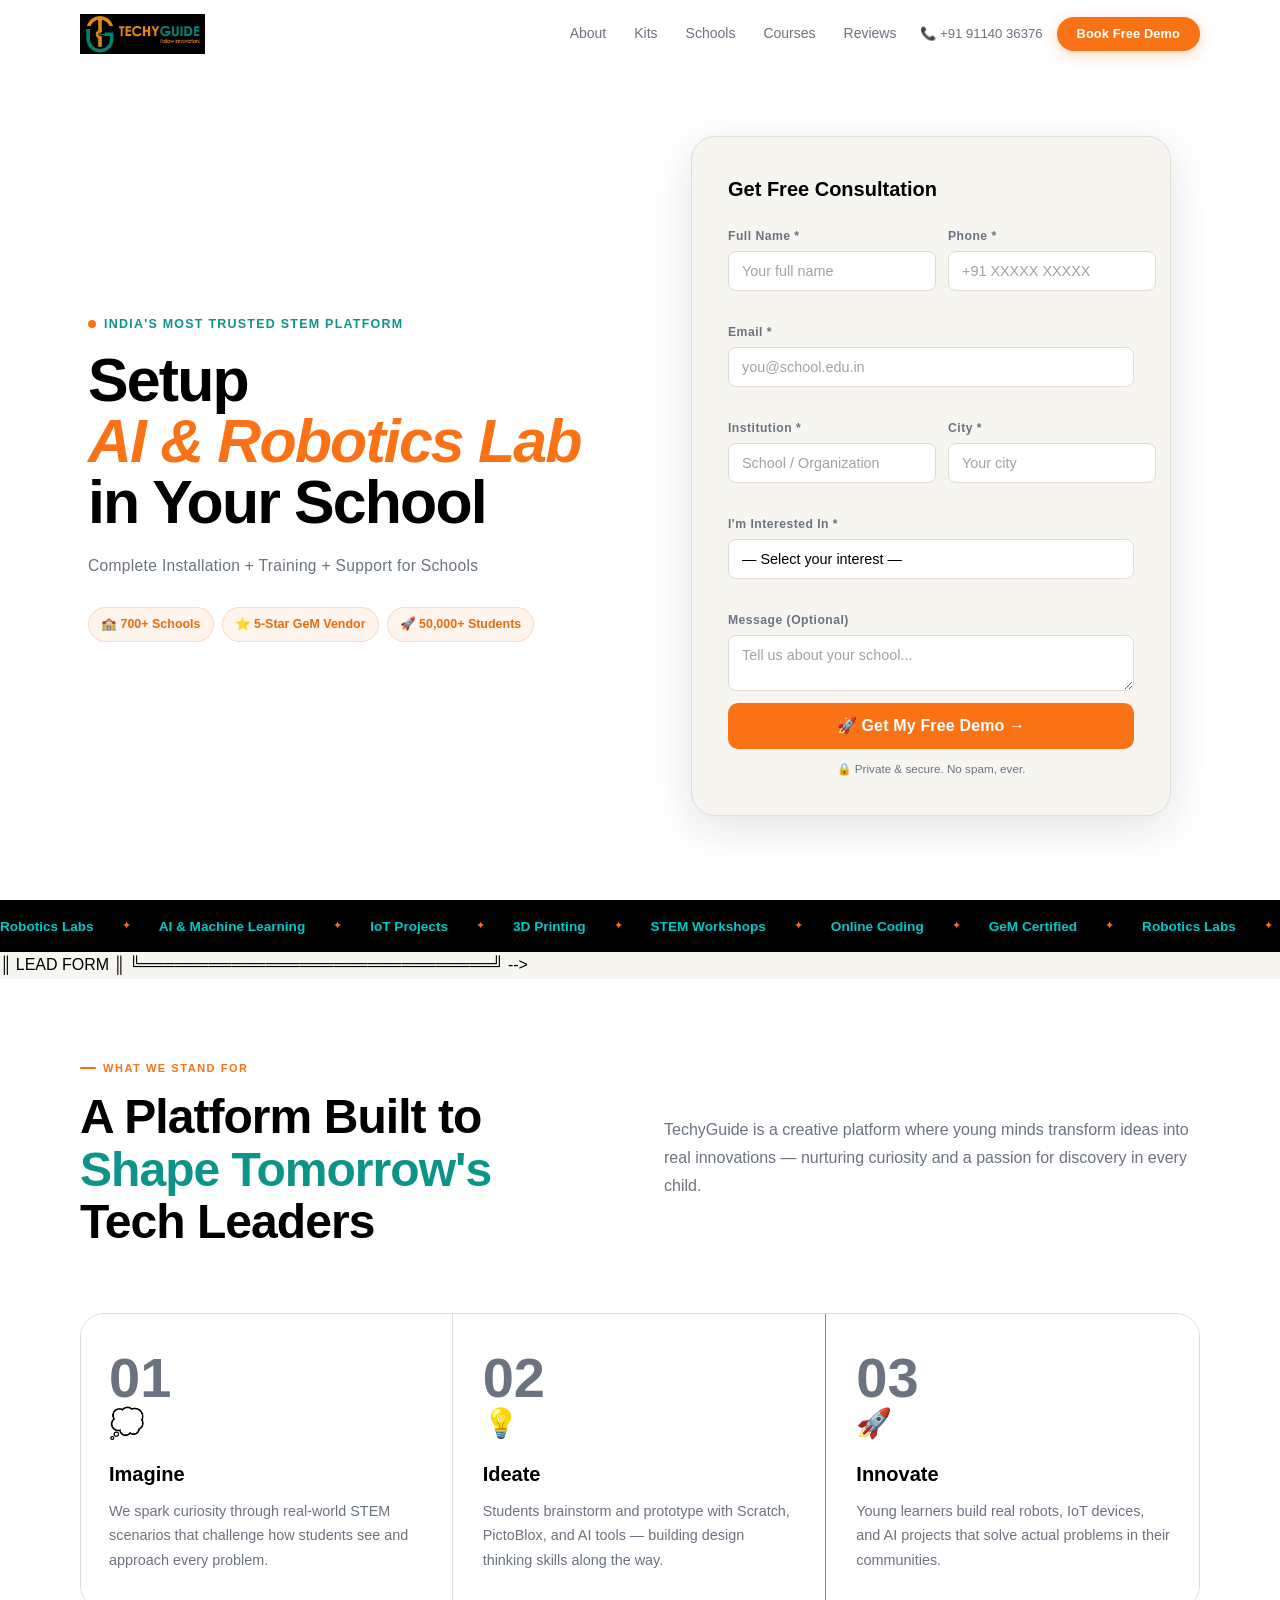
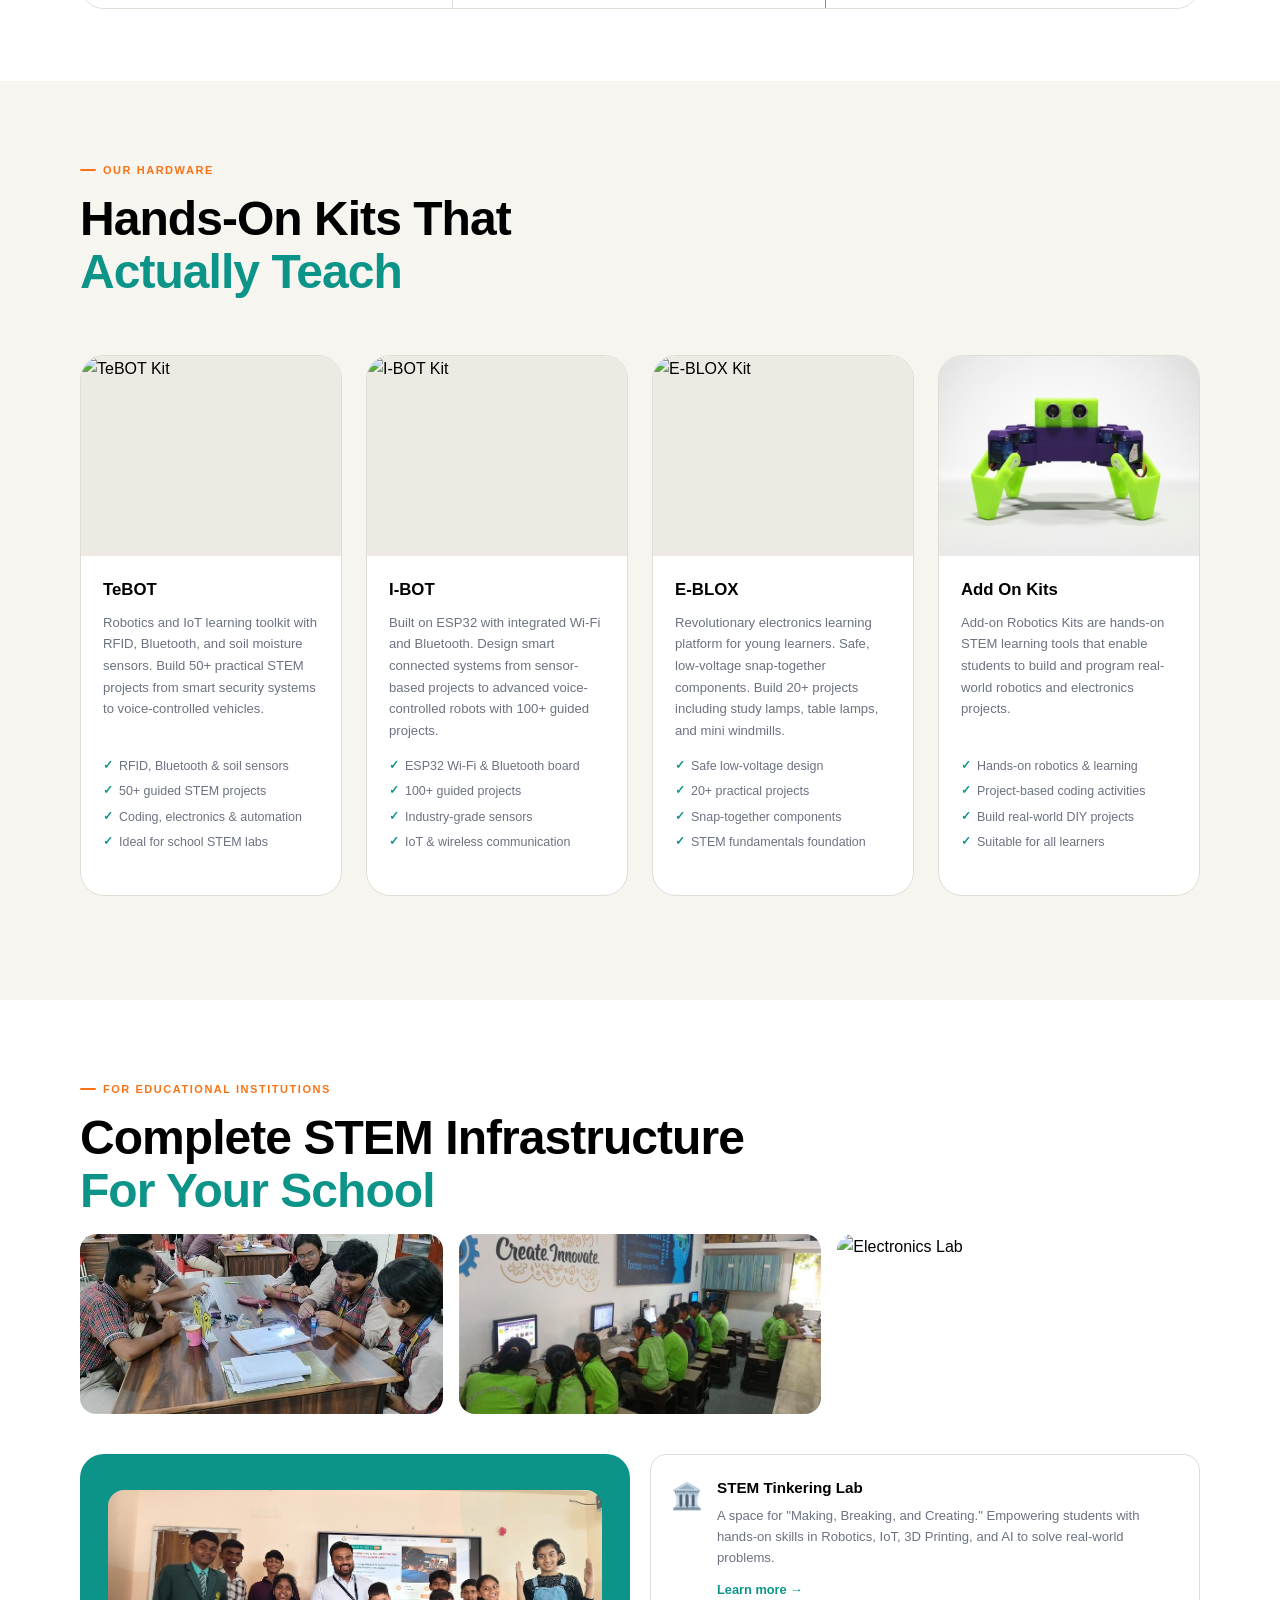
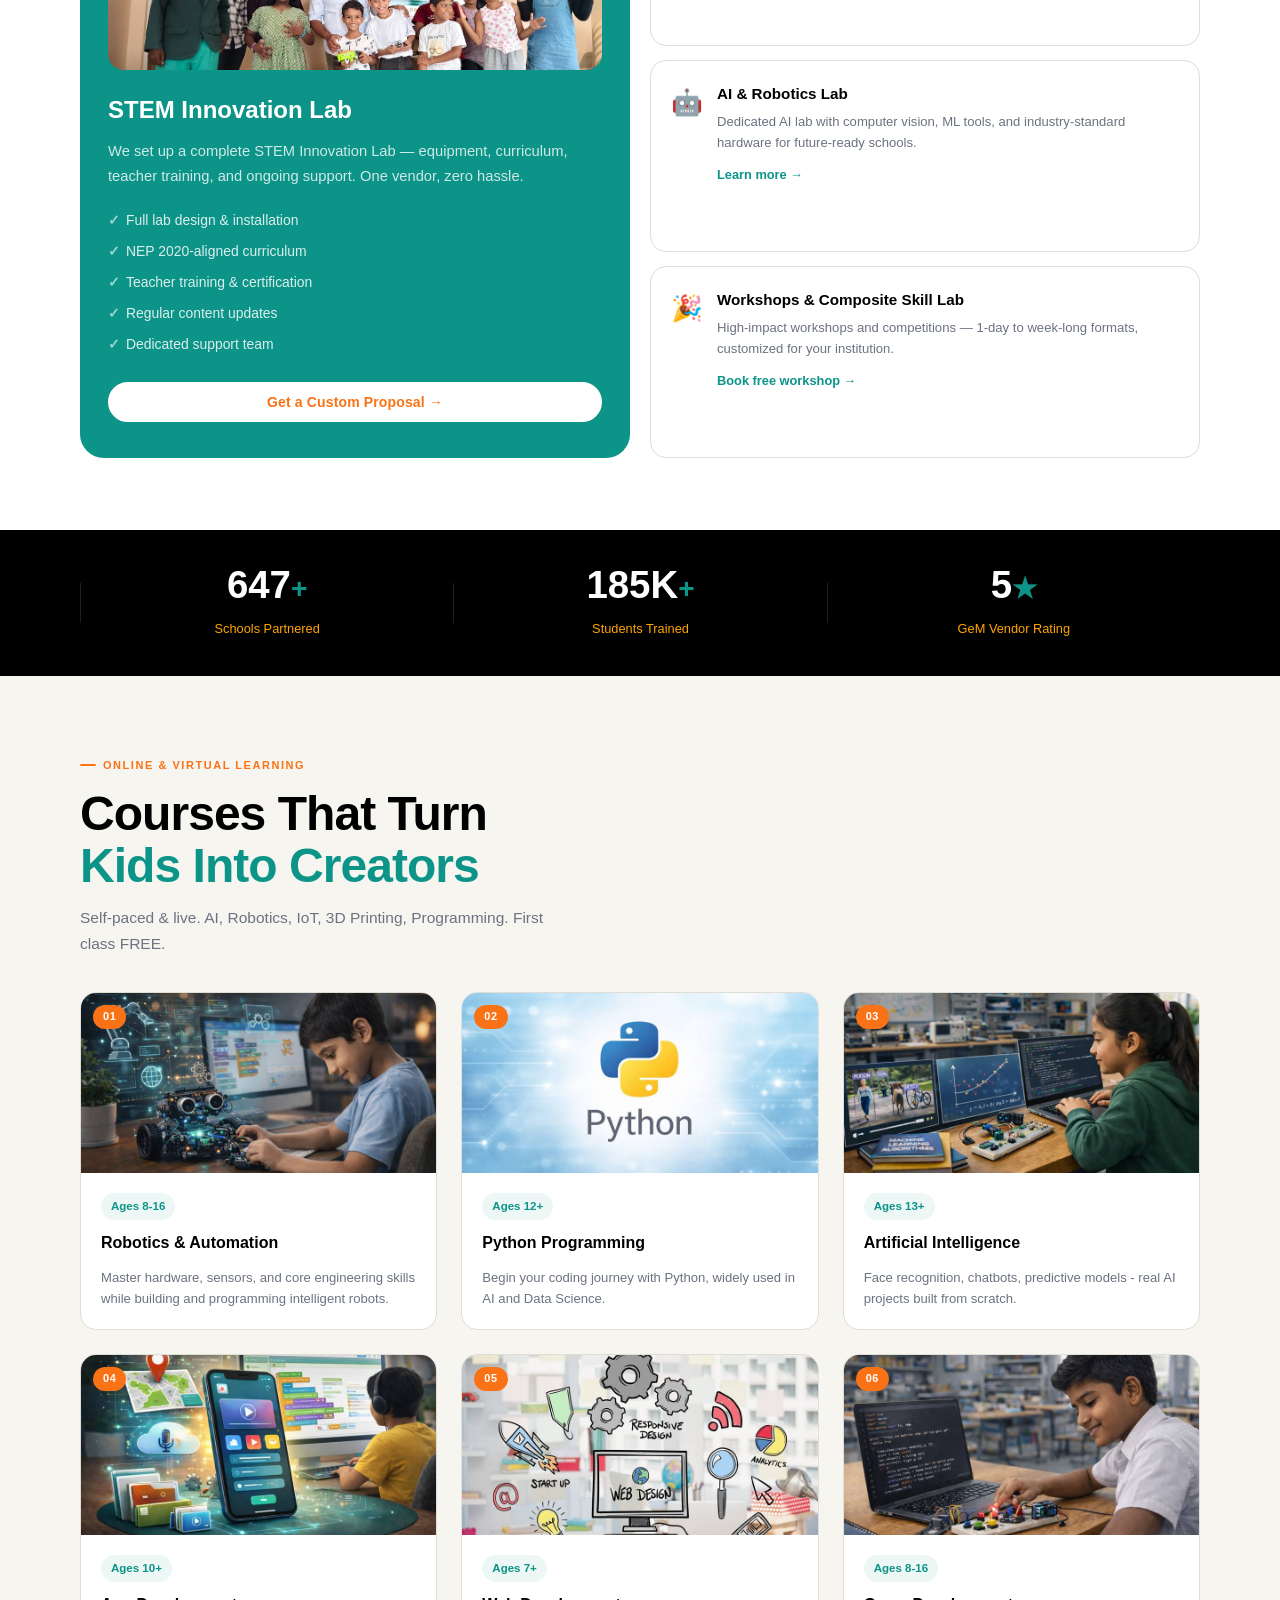
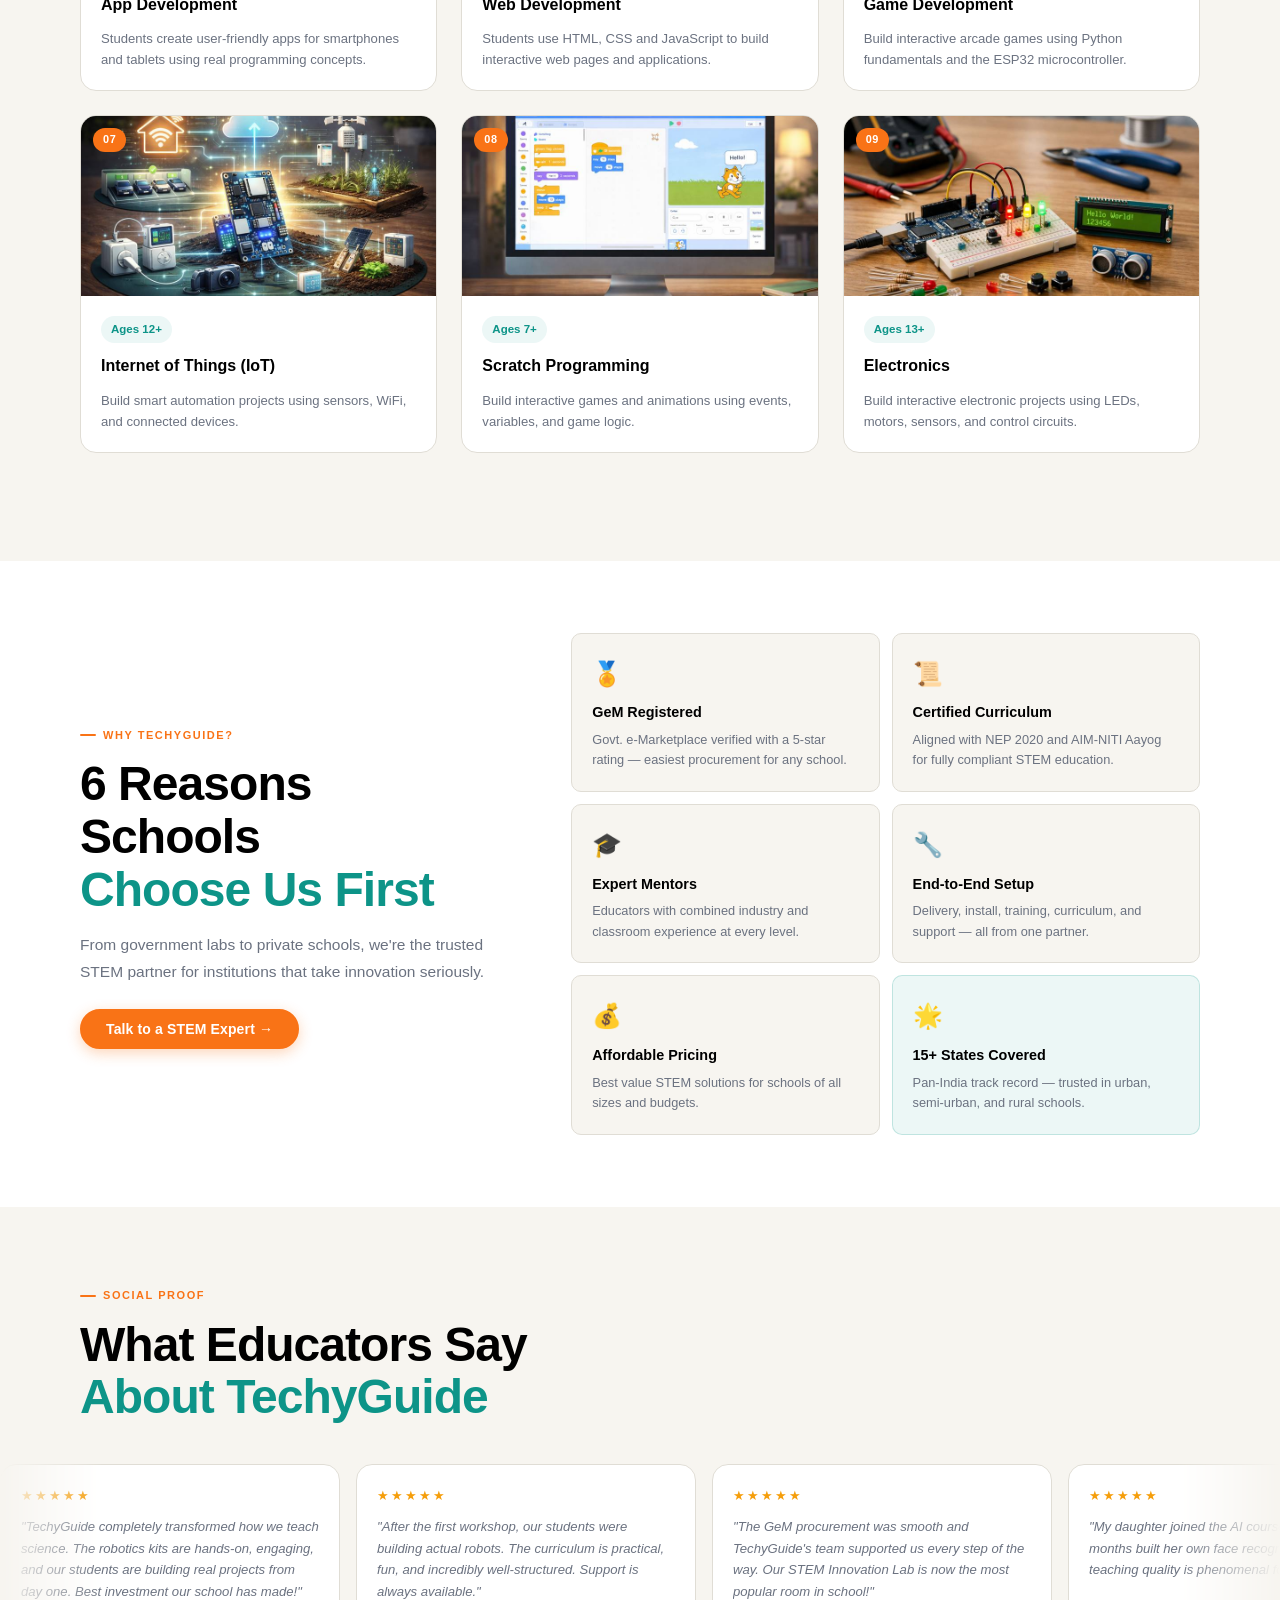
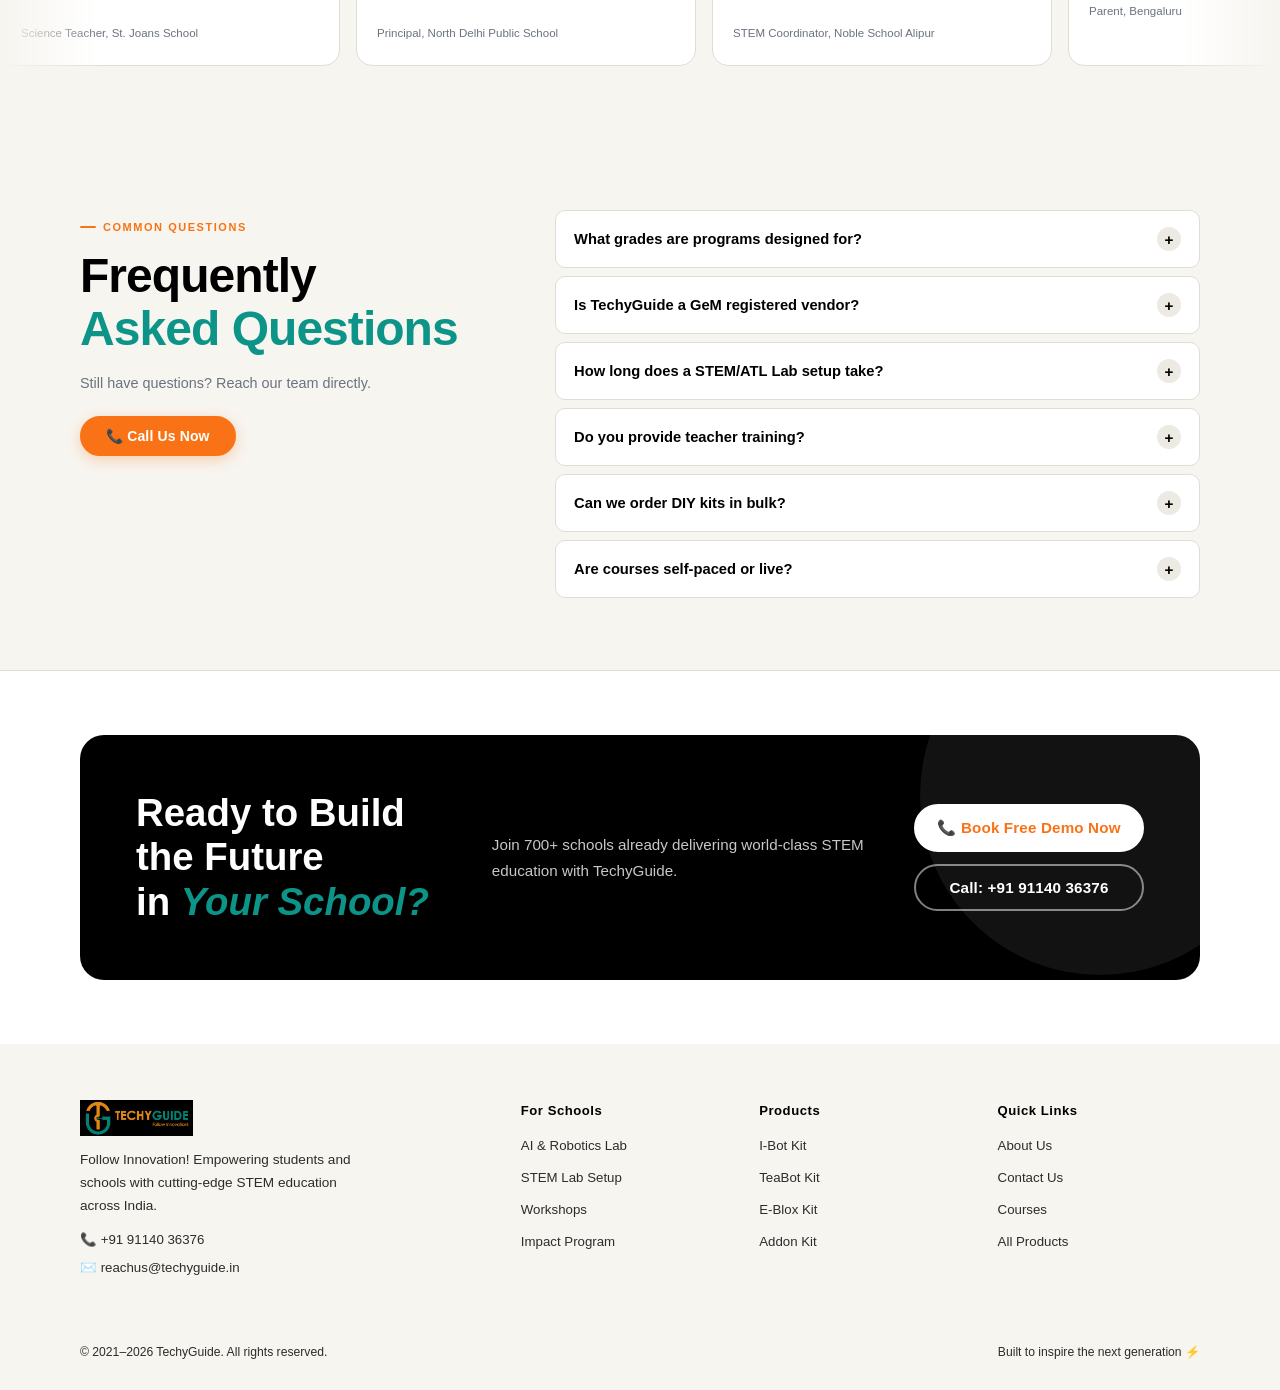
==== commit 749c96ad: "Mobile: show form below hero text, sticky CTA bar, remove full-height hero on mobile" ====
--- a/index.html
+++ b/index.html
@@ -716,6 +716,11 @@
 </div>
 
 <script src="script.js" defer></script>
+
+<!-- Sticky mobile CTA bar -->
+<div class="mobile-cta-bar" id="mobileCta">
+  <a href="#mainLeadForm" id="mobileCTABtn">&#128640; Get Free Demo &mdash; Book Now &rarr;</a>
+</div>
 </body>
 </html>
 
--- a/styles.css
+++ b/styles.css
@@ -151,22 +151,34 @@
 ================================================================ */
 .hero {
   padding-top: 72px; /* nav height */
-  min-height: 100svh; display:flex; flex-direction:column; justify-content:center;
+  min-height: auto; display:flex; flex-direction:column; justify-content:center;
   position:relative; overflow:hidden; background:var(--white);
+}
+@media(min-width:900px) {
+  .hero { min-height:100svh; }
 }
 .hero-bg { display:none; }
 
 .hero-inner {
   position:relative; z-index:2;
   display:grid; grid-template-columns:1fr; gap:40px; align-items:center;
-  padding:48px 20px 64px;
+  padding:24px 20px 40px;
 }
 
 /* Hero inline form */
-.hero-form-wrap { display:none; }
+.hero-form-wrap {
+  display:block; width:100%; margin-top:32px;
+}
+.hero-form-wrap .lead-form-box {
+  width:100%; box-shadow:var(--sh-lg);
+}
 @media(min-width:900px) {
-  .hero-form-wrap { display:flex; align-items:center; justify-content:center; }
-  .hero-form-wrap .lead-form-box { width:100%; max-width:480px; box-shadow:var(--sh-lg); }
+  .hero-form-wrap {
+    display:flex; align-items:center; justify-content:center; margin-top:0;
+  }
+  .hero-form-wrap .lead-form-box {
+    max-width:480px;
+  }
 }
 .eyebrow { display:inline-flex; align-items:center; gap:8px; font-size:.78rem; font-weight:700; letter-spacing:.1em; text-transform:uppercase; color:var(--teal); margin-bottom:16px; }
 .ey-dot { width:8px; height:8px; background:var(--orange); border-radius:50%; animation:blink 1.8s ease-in-out infinite; flex-shrink:0; }
@@ -782,6 +794,23 @@
 }
 .float-cta.visible { opacity: 1; transform: none; pointer-events: auto; }
 
+/* Sticky mobile CTA bar */
+.mobile-cta-bar {
+  display:none;
+  position:fixed; bottom:0; left:0; right:0; z-index:998;
+  background:var(--orange); padding:14px 20px;
+  box-shadow:0 -4px 20px rgba(249,115,22,.3);
+}
+.mobile-cta-bar a {
+  display:block; text-align:center;
+  font-family:var(--fb); font-weight:800; font-size:1rem;
+  color:var(--white); text-decoration:none; letter-spacing:.02em;
+}
+@media(max-width:899px) {
+  .mobile-cta-bar { display:block; }
+  body { padding-bottom:60px; }
+}
+
 /* ================================================================
    MISC MOBILE FIXES
 ================================================================ */
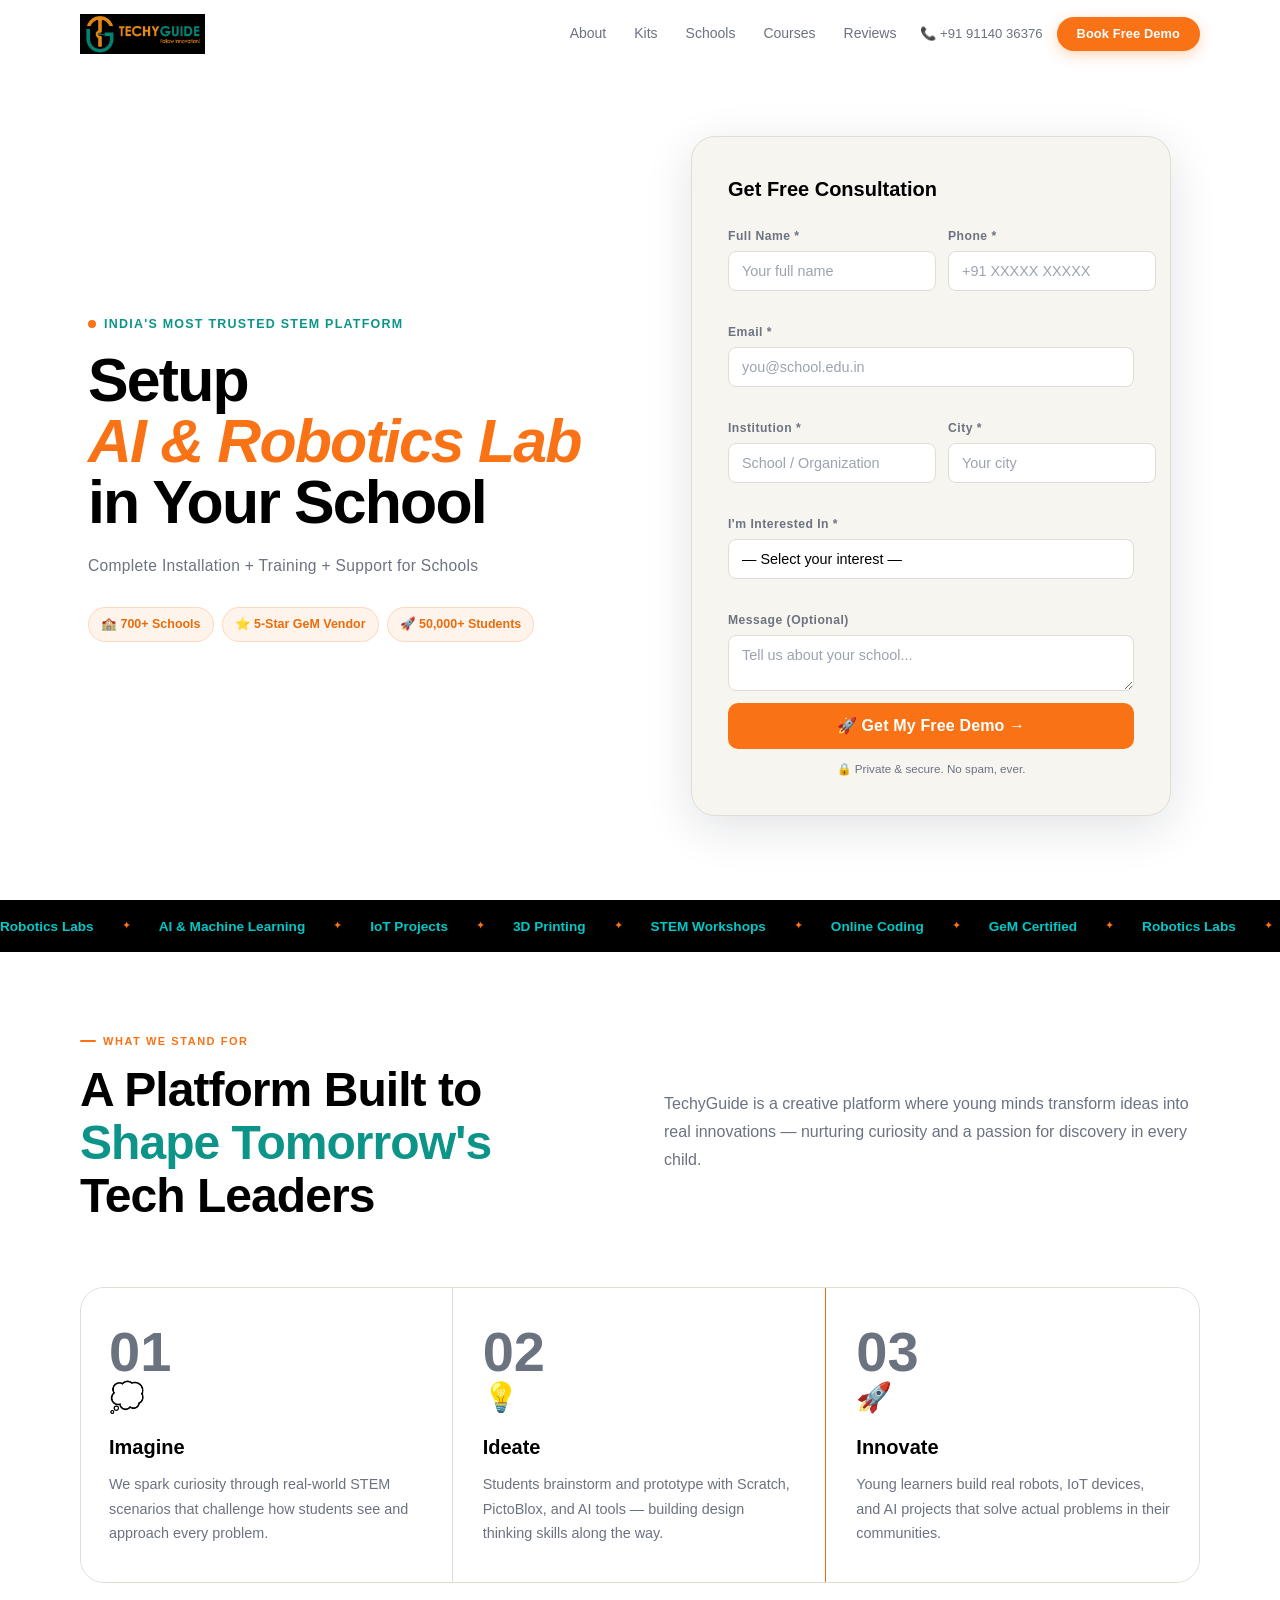
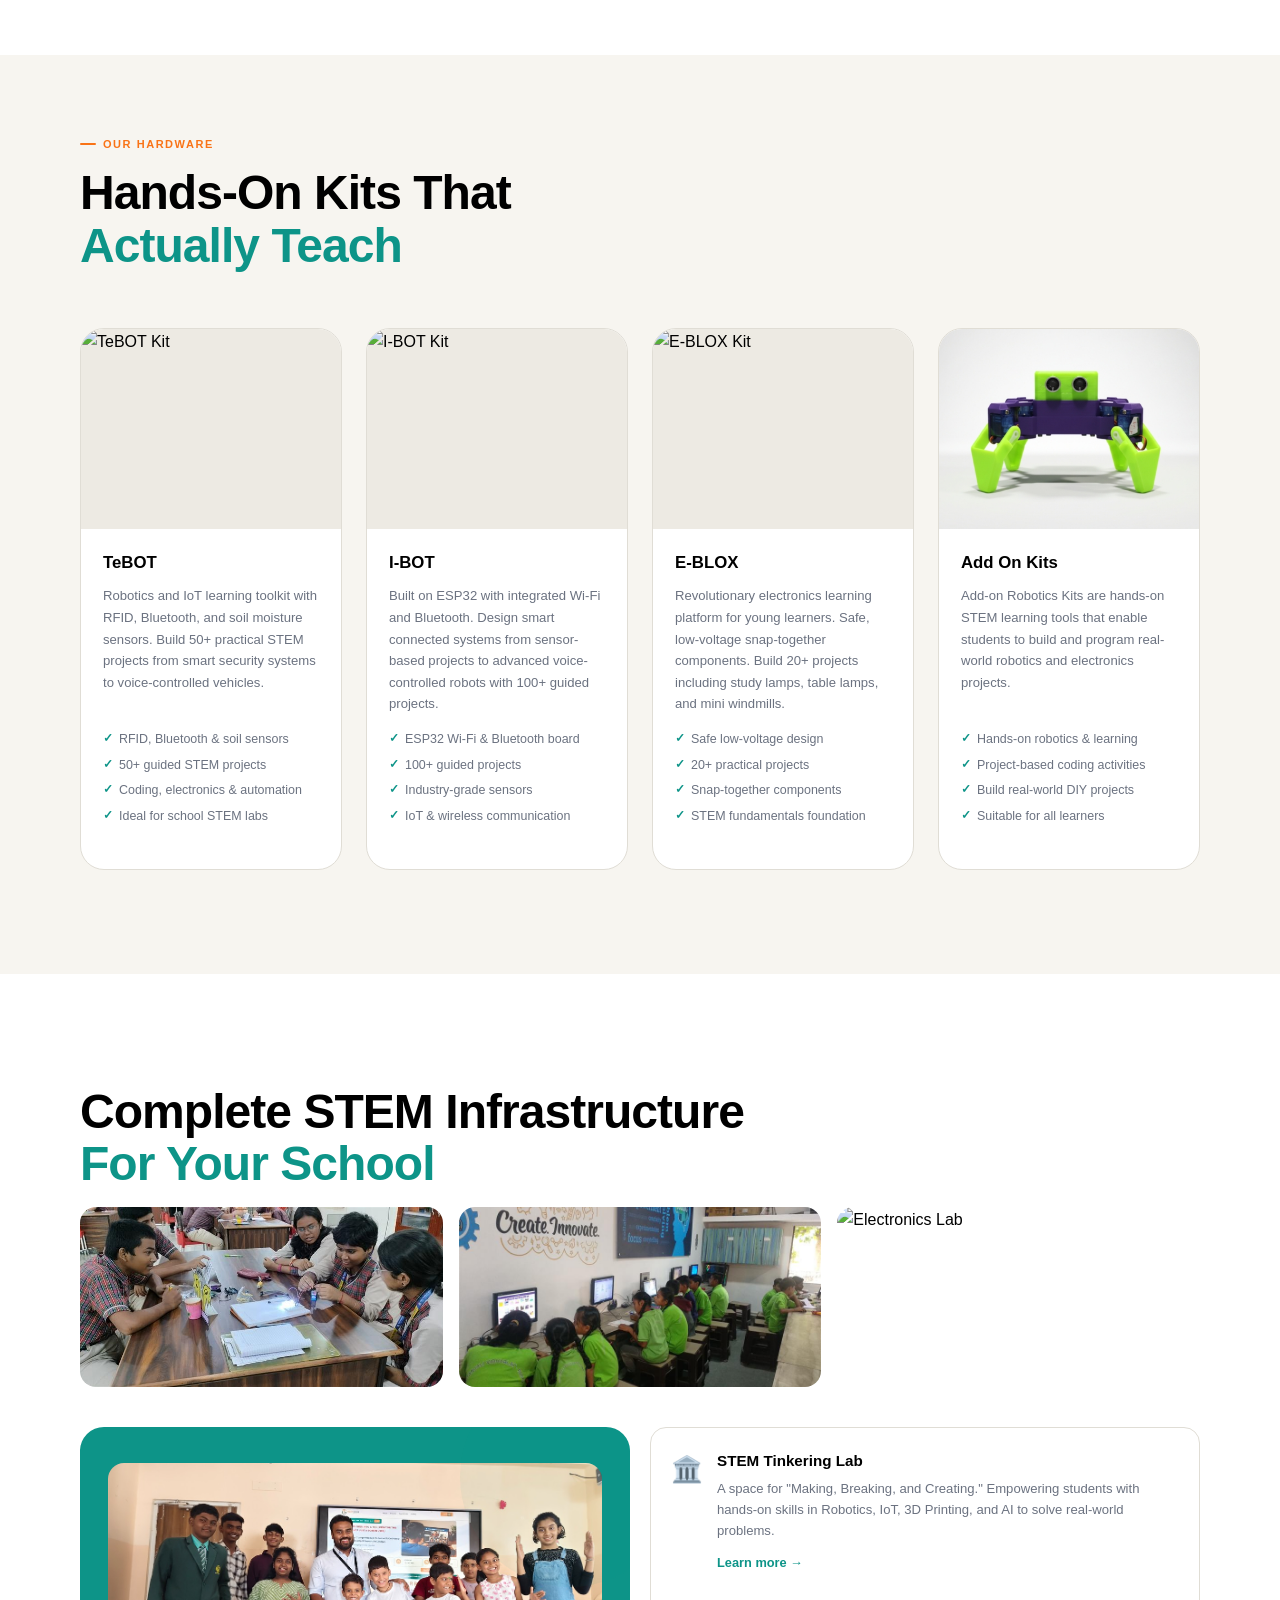
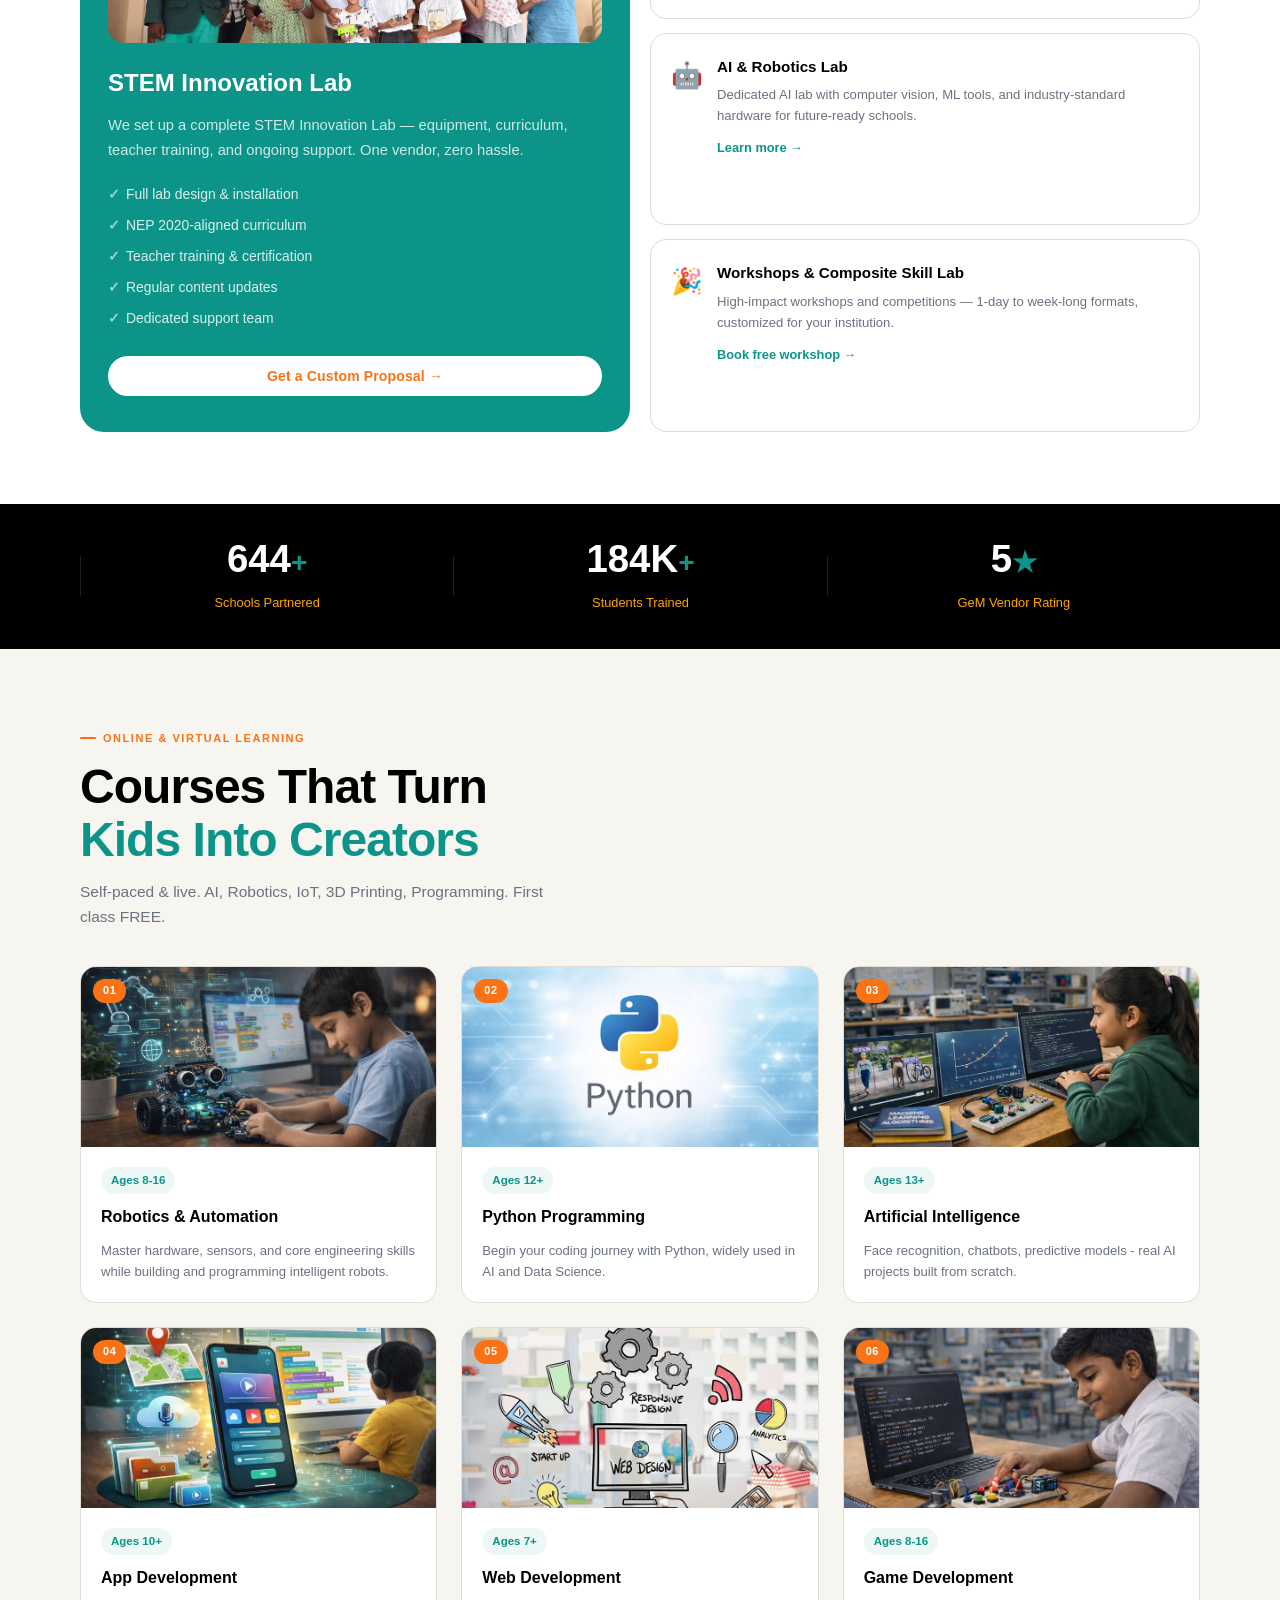
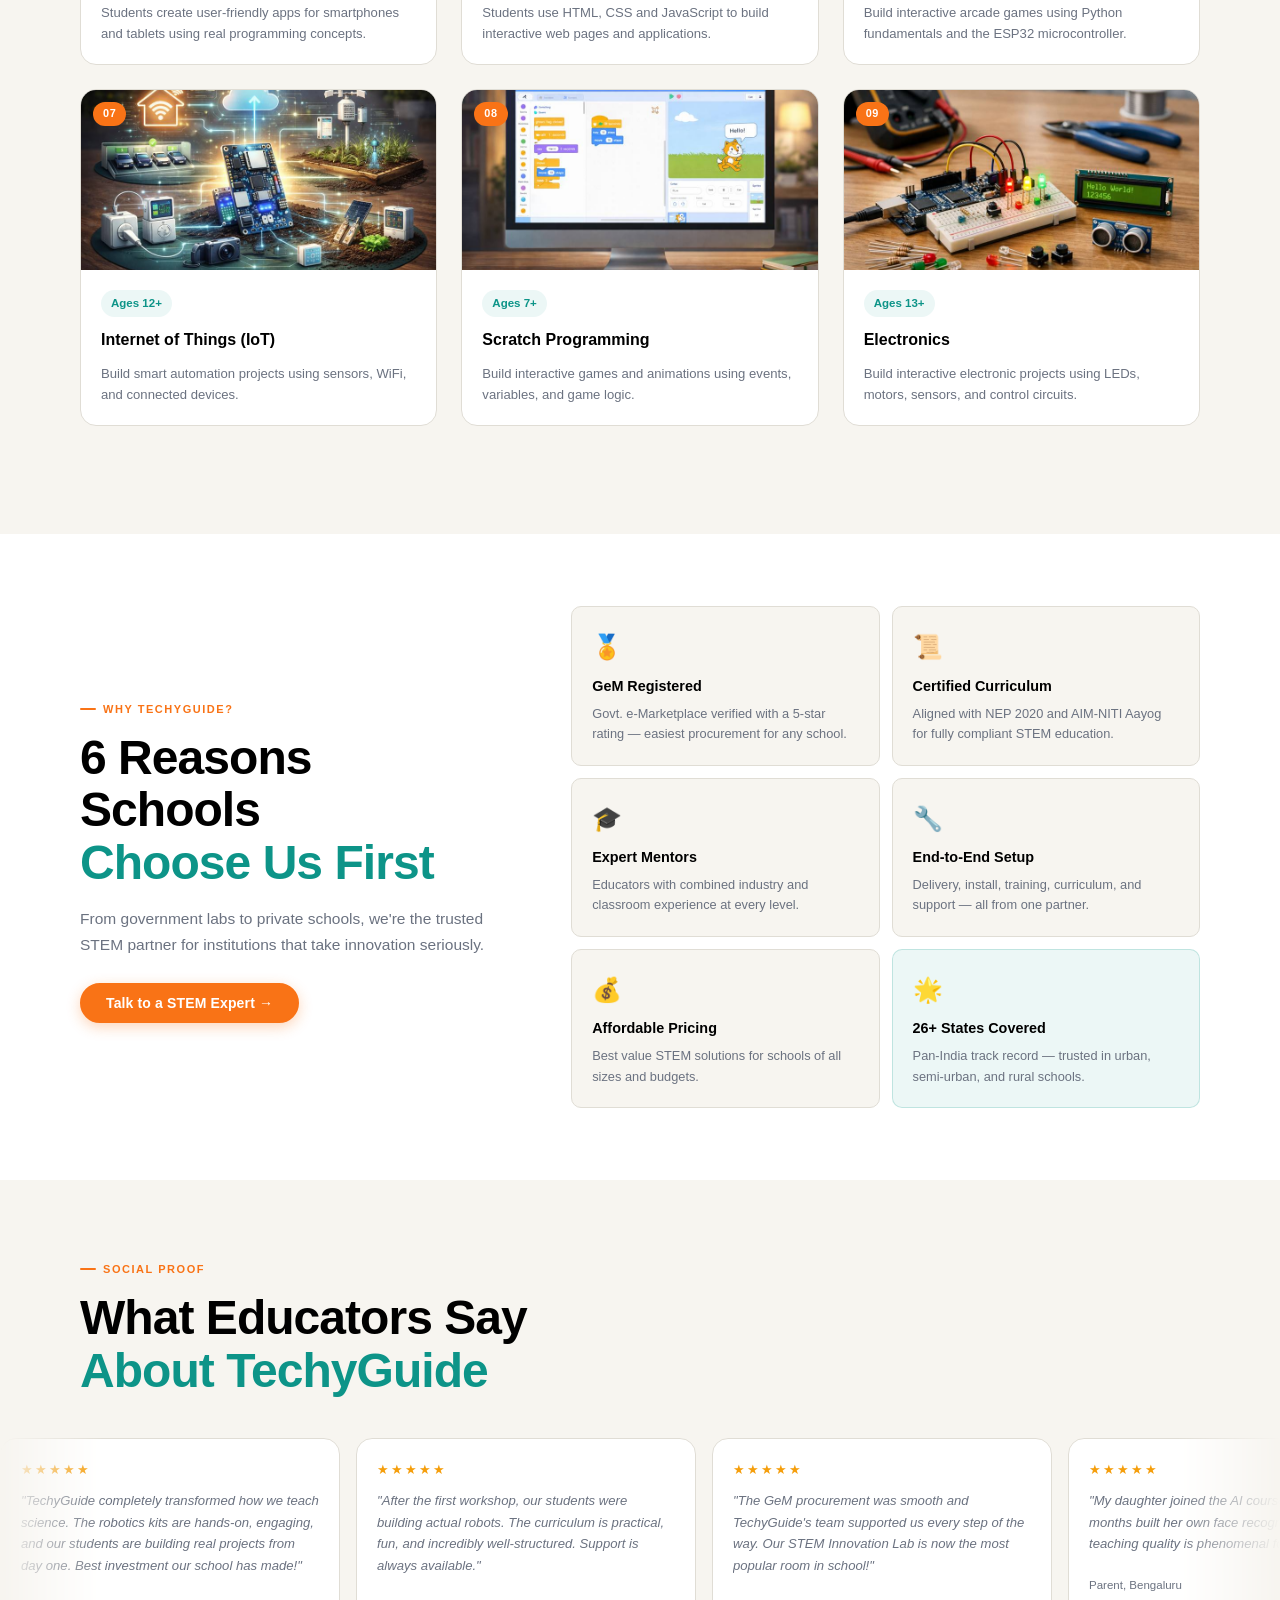
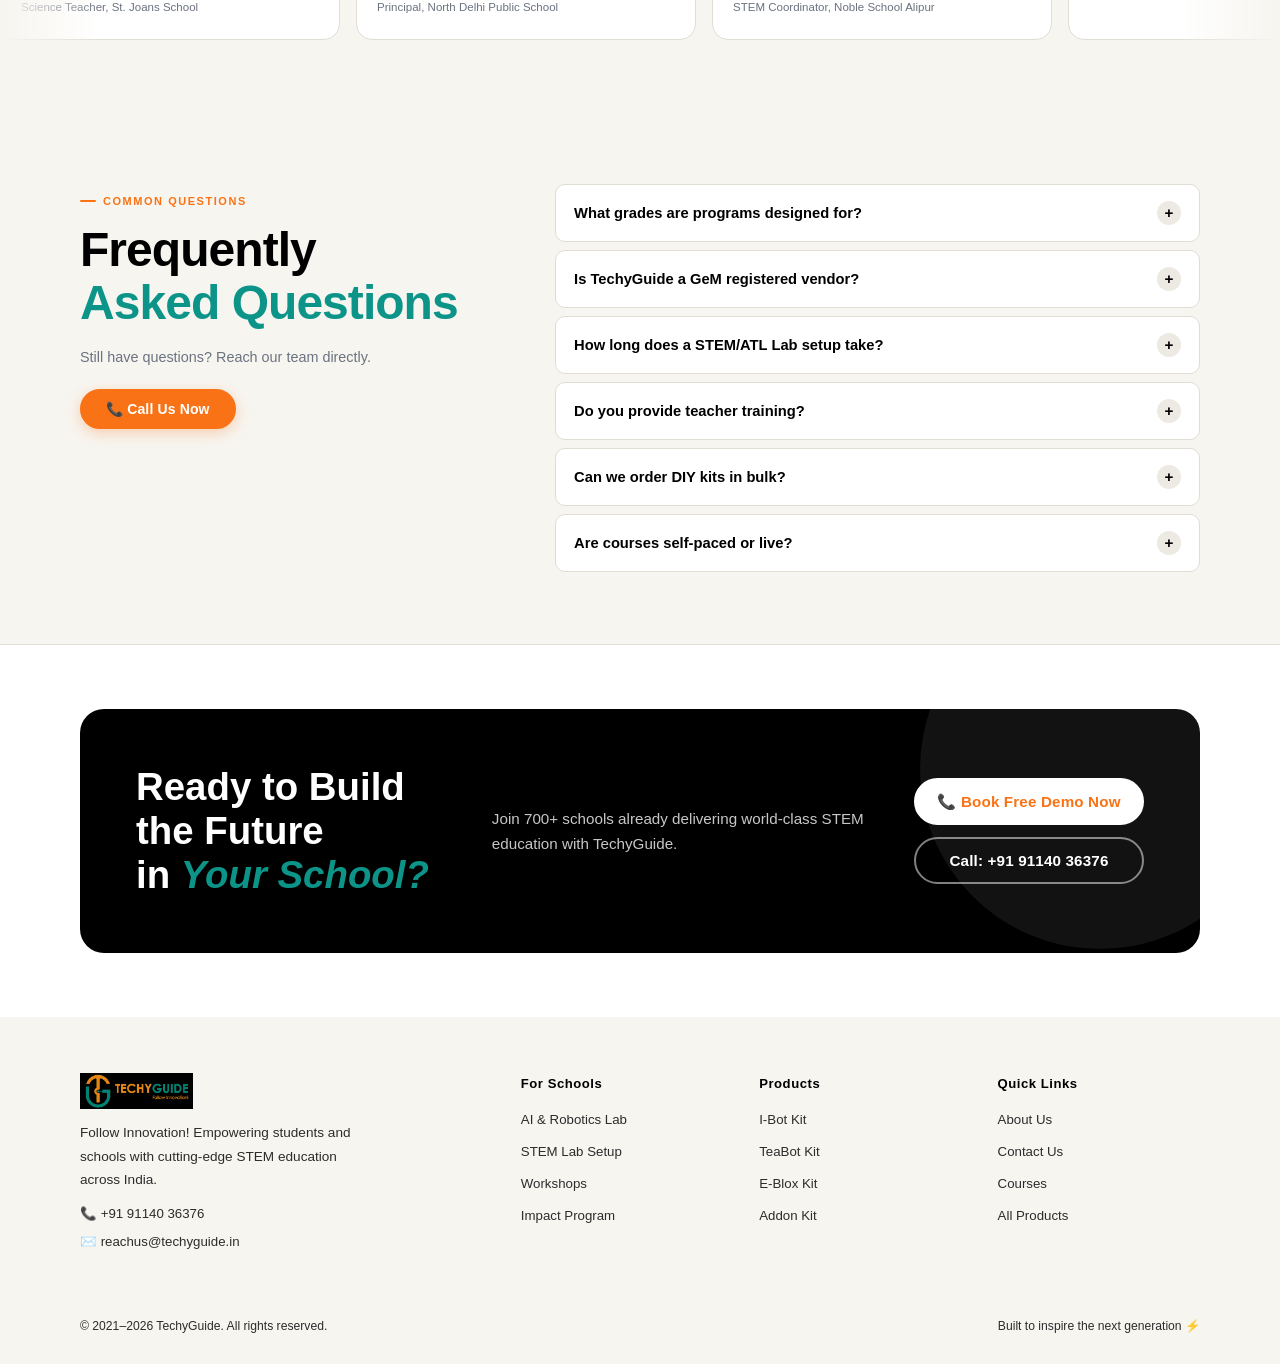
==== commit 9247a9f3: "Lead removed" ====
--- a/index.html
+++ b/index.html
@@ -1,4 +1,4 @@
-<!DOCTYPE html>
+﻿<!DOCTYPE html>
 <html lang="en">
 <head>
   <meta charset="UTF-8"/>
@@ -186,8 +186,7 @@
   </div>
 </div>
 
-     ║         LEAD FORM             ║
-     ╚═══════════════════════════════╝ -->
+
 
 
 <!-- ╔═══════════════════════════════╗
@@ -540,7 +539,7 @@
         <div class="wc reveal d3"><div class="wc-i">🎓</div><h4>Expert Mentors</h4><p>Educators with combined industry and classroom experience at every level.</p></div>
         <div class="wc reveal d4"><div class="wc-i">🔧</div><h4>End-to-End Setup</h4><p>Delivery, install, training, curriculum, and support — all from one partner.</p></div>
         <div class="wc reveal d1"><div class="wc-i">💰</div><h4>Affordable Pricing</h4><p>Best value STEM solutions for schools of all sizes and budgets.</p></div>
-        <div class="wc wc-hi reveal d2"><div class="wc-i">🌟</div><h4>15+ States Covered</h4><p>Pan-India track record — trusted in urban, semi-urban, and rural schools.</p></div>
+        <div class="wc wc-hi reveal d2"><div class="wc-i">🌟</div><h4>26+ States Covered</h4><p>Pan-India track record — trusted in urban, semi-urban, and rural schools.</p></div>
       </div>
     </div>
   </div>
@@ -716,11 +715,6 @@
 </div>
 
 <script src="script.js" defer></script>
-
-<!-- Sticky mobile CTA bar -->
-<div class="mobile-cta-bar" id="mobileCta">
-  <a href="#mainLeadForm" id="mobileCTABtn">&#128640; Get Free Demo &mdash; Book Now &rarr;</a>
-</div>
 </body>
 </html>
 
